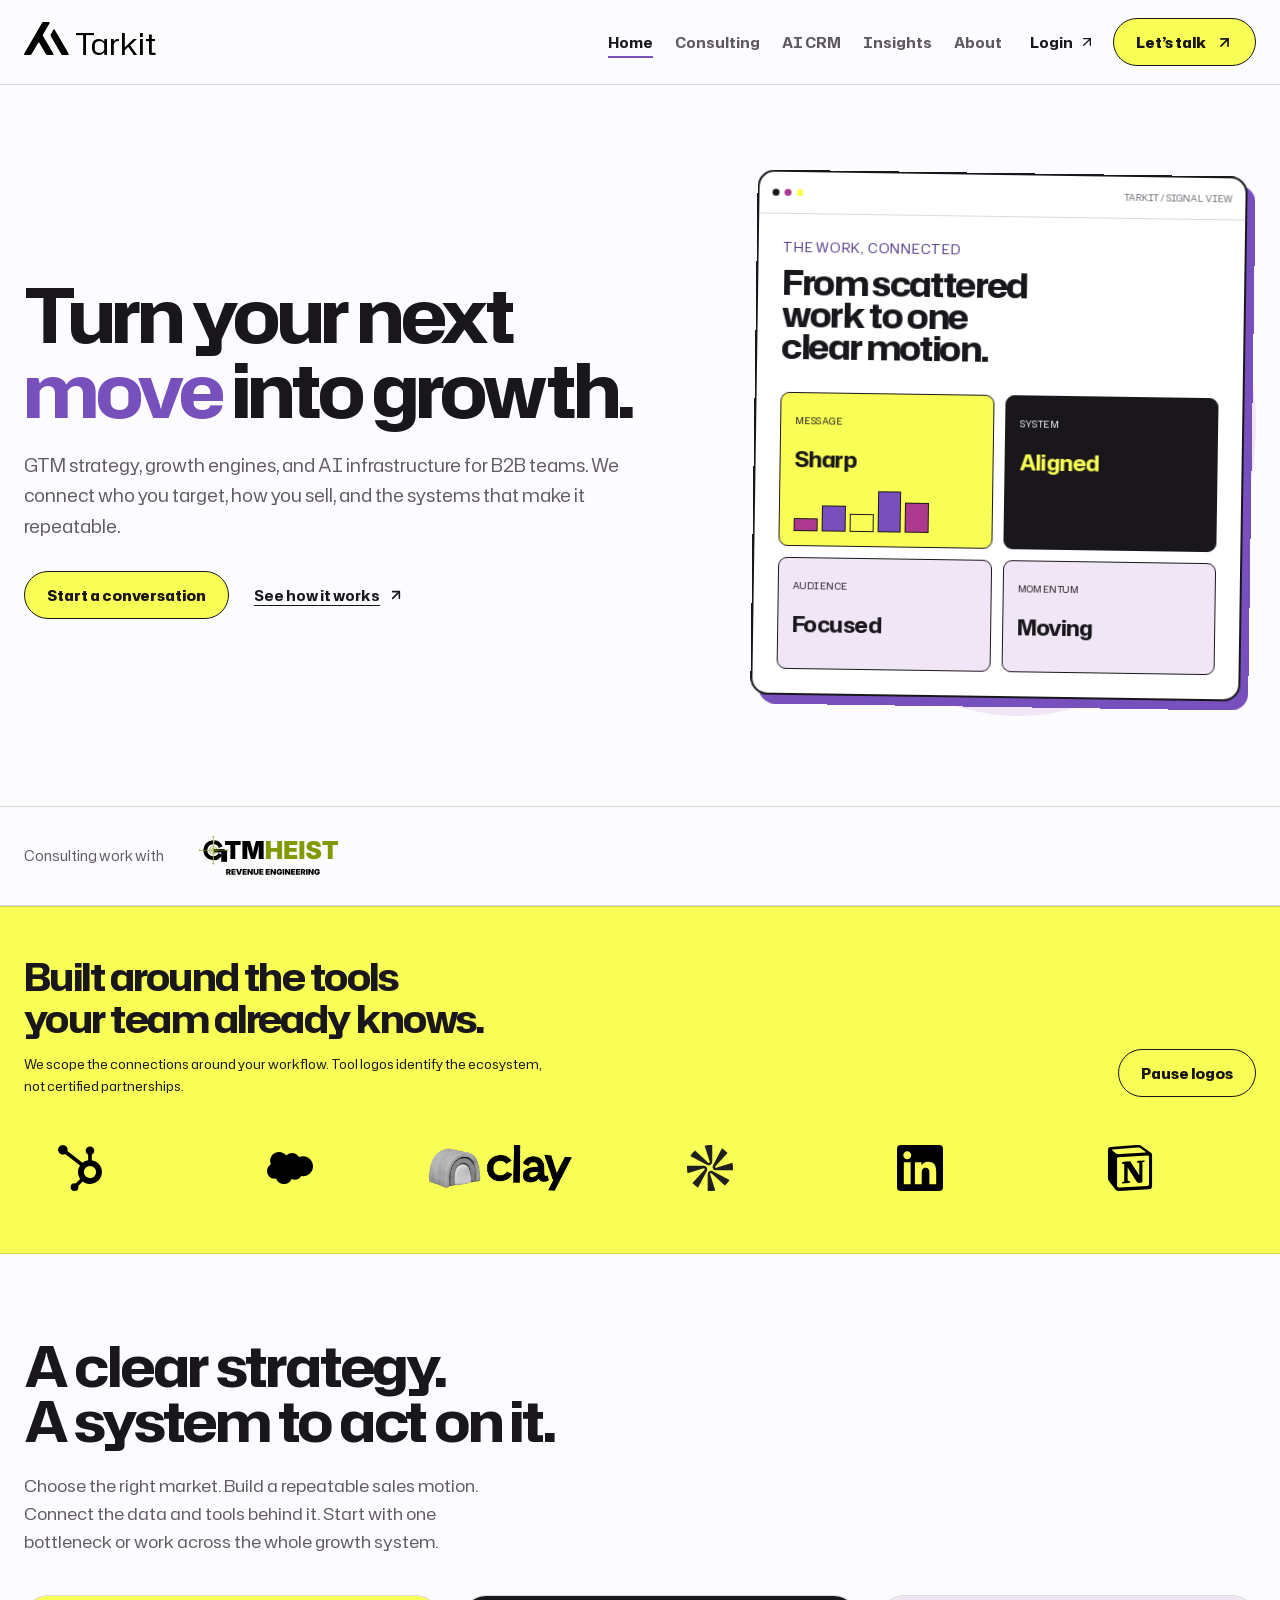
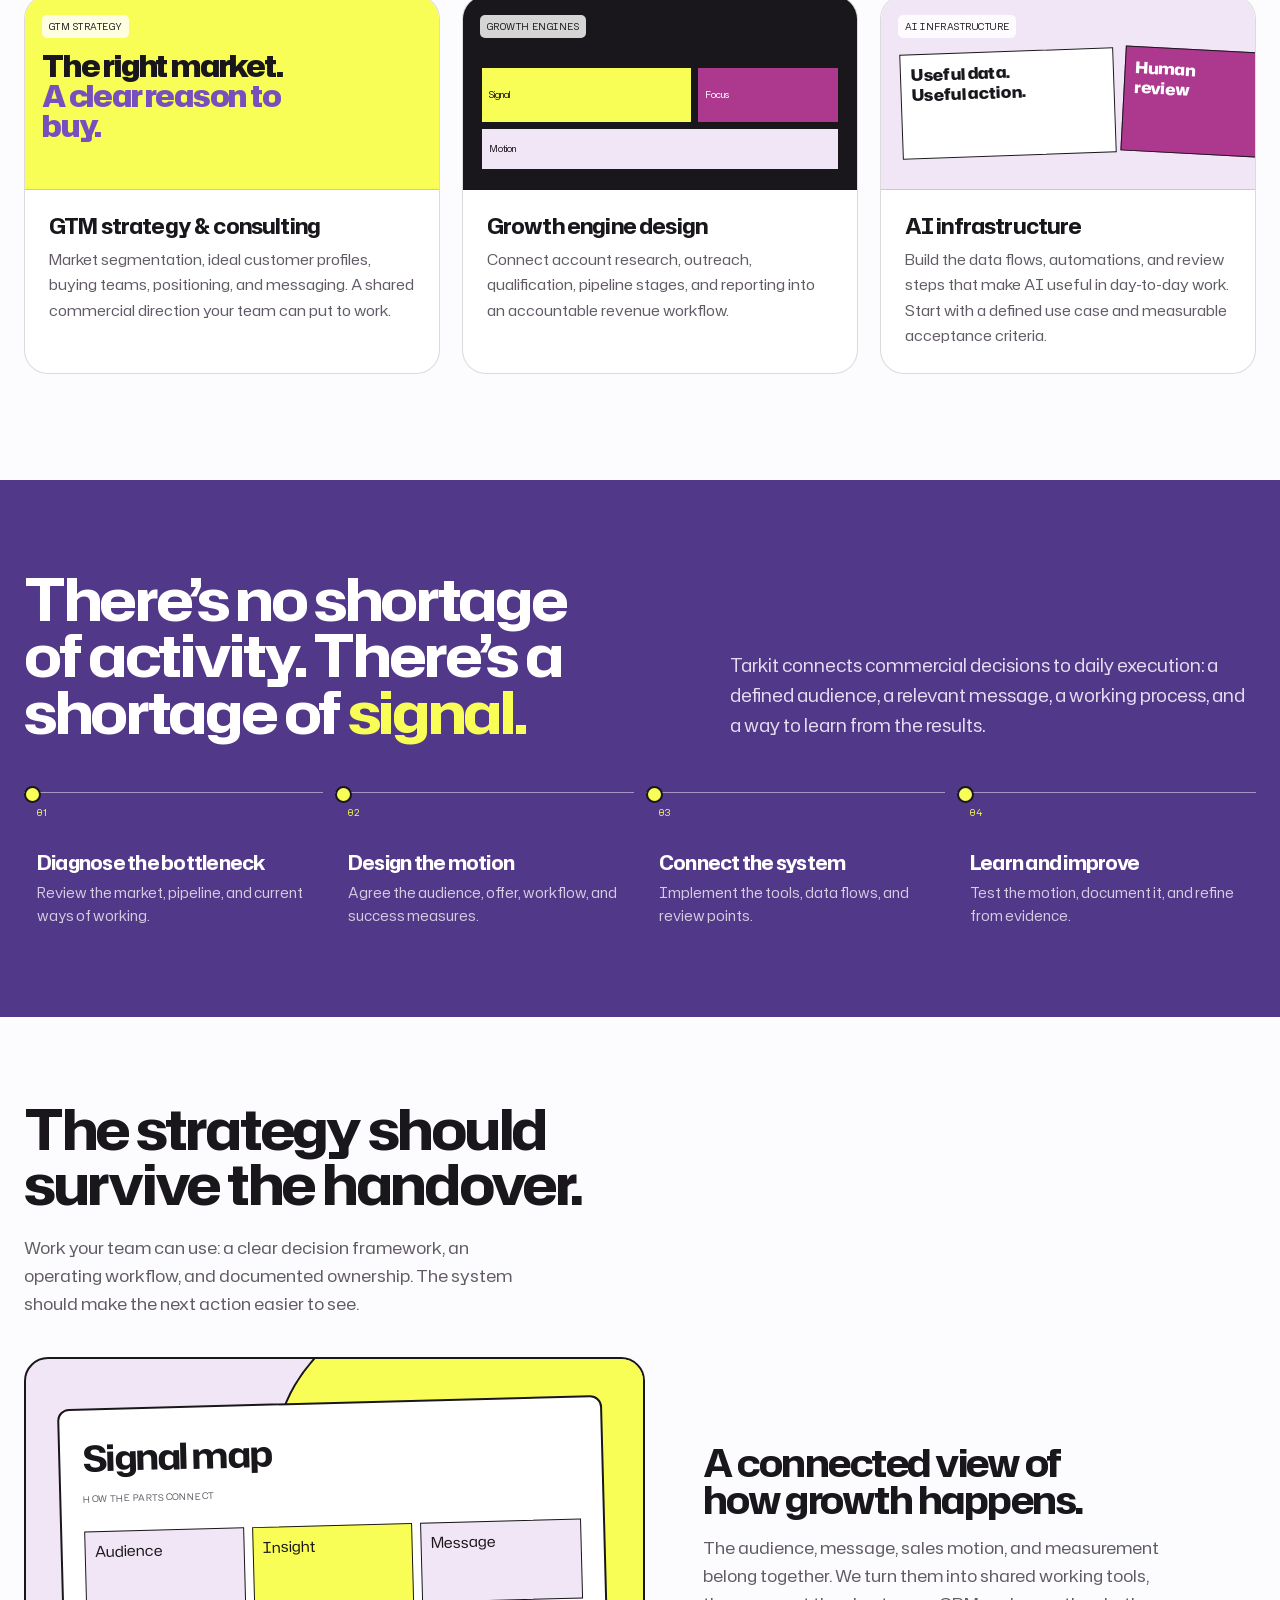
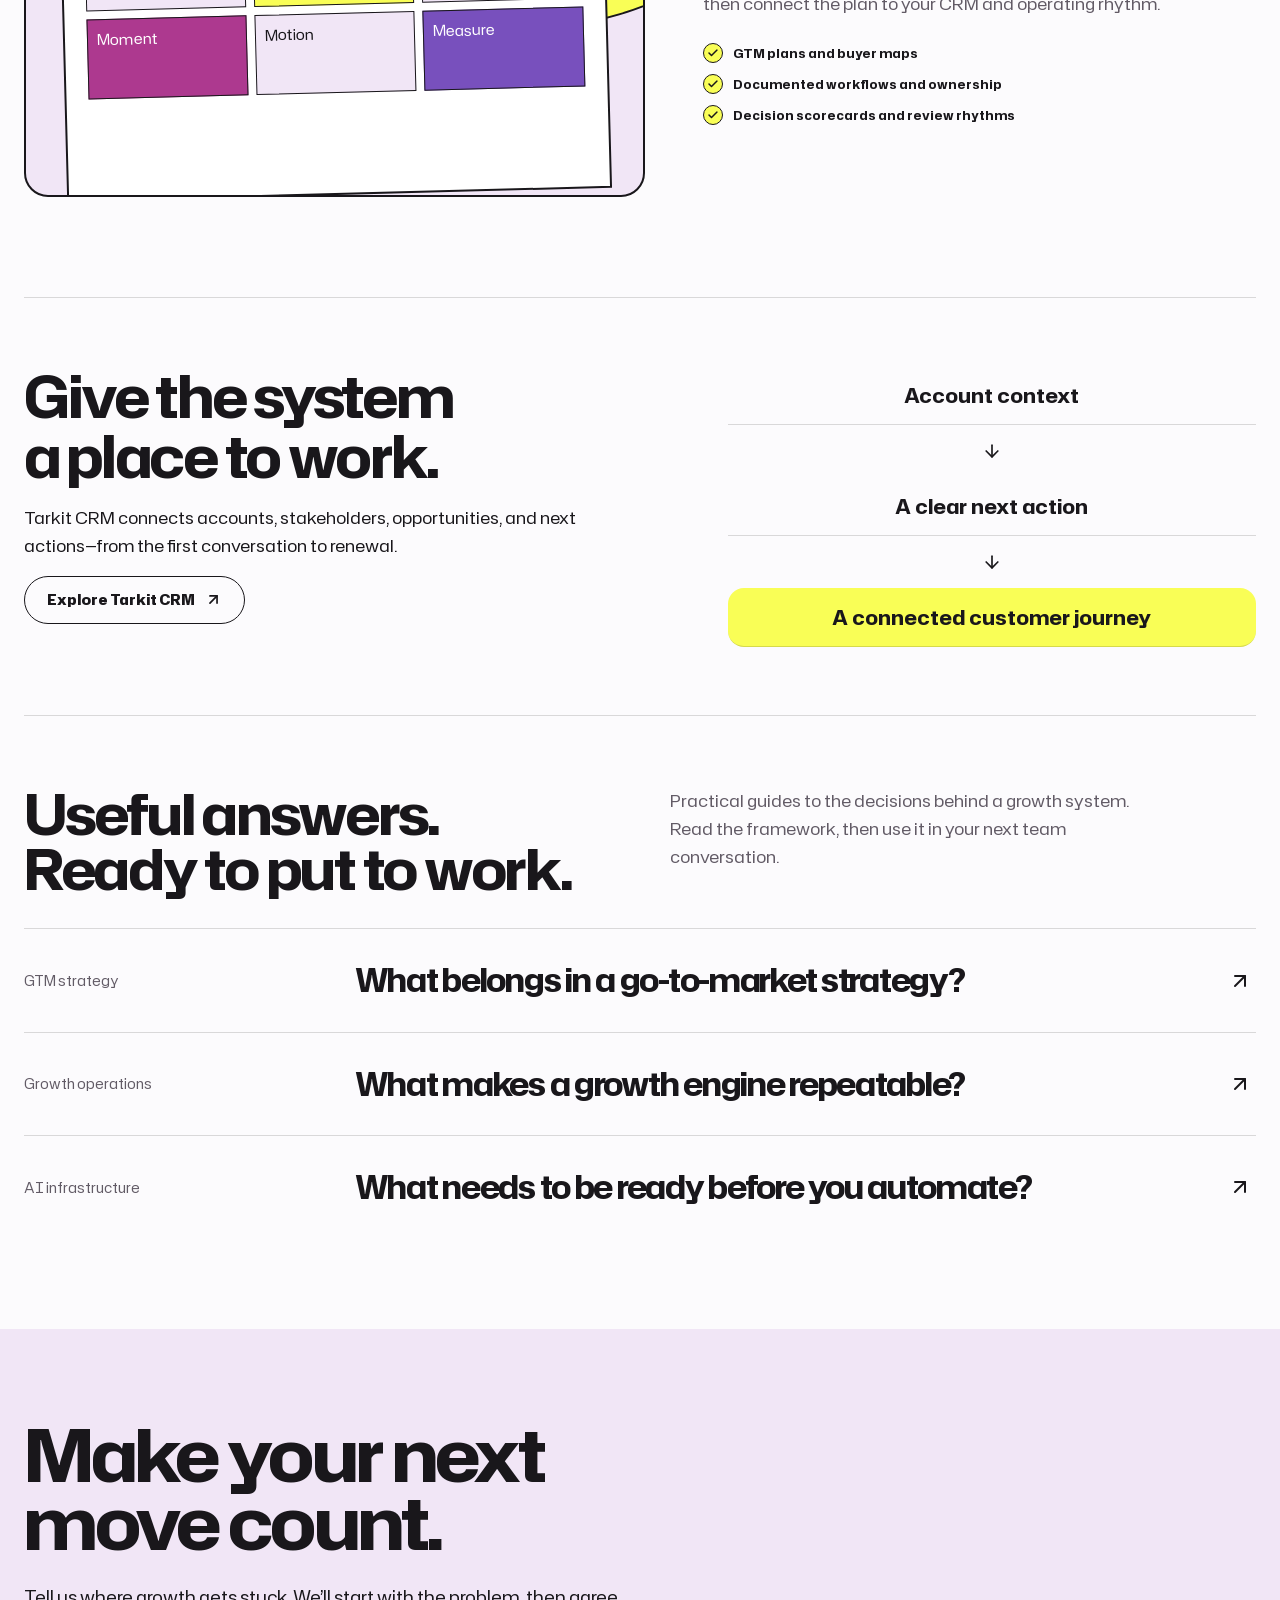
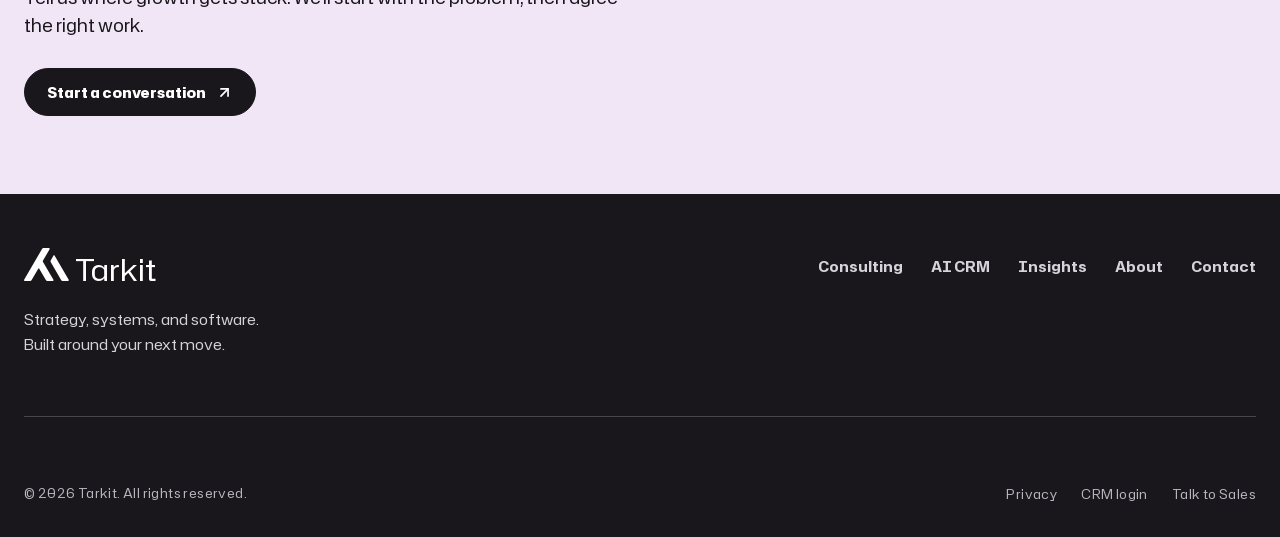
==== index.html @ d668833a "Publish Tarkit V.Final_one company website" ====
<!doctype html><html lang="en"><head><meta charset="utf-8"><meta name="viewport" content="width=device-width, initial-scale=1"><meta http-equiv="Content-Security-Policy" content="default-src 'self'; script-src 'self' 'sha256-bwTvIXKmO9vAJwzJG4ka4sRz8FeEogLwt5gtm4KtsCw='; style-src 'self'; img-src 'self' data:; font-src 'self'; connect-src 'none'; object-src 'none'; base-uri 'none'; form-action 'none'; upgrade-insecure-requests"><meta name="referrer" content="strict-origin-when-cross-origin"><title>Tarkit | GTM Strategy, Growth Engines &amp; AI Infrastructure</title><meta name="description" content="Tarkit helps B2B teams define their go-to-market strategy, build repeatable growth engines, and connect AI infrastructure with practical CRM workflows."><meta name="theme-color" content="#F9FE56"><link rel="canonical" href="https://tarkit.io/"><meta property="og:type" content="website"><meta property="og:site_name" content="Tarkit"><meta property="og:title" content="Tarkit | GTM Strategy, Growth Engines &amp; AI Infrastructure"><meta property="og:description" content="Tarkit helps B2B teams define their go-to-market strategy, build repeatable growth engines, and connect AI infrastructure with practical CRM workflows."><meta property="og:url" content="https://tarkit.io/"><meta property="og:image" content="https://tarkit.io/assets/social-preview.png"><meta property="og:image:width" content="1200"><meta property="og:image:height" content="630"><meta property="og:image:alt" content="Tarkit — Strategy, systems, your next move"><meta name="twitter:card" content="summary_large_image"><link rel="icon" type="image/svg+xml" href="assets/favicon.svg"><link rel="preload" href="assets/HubotSans-Regular.woff2" as="font" type="font/woff2" crossorigin><link rel="stylesheet" href="assets/base.css"><link rel="stylesheet" href="assets/site.css"><script type="application/ld+json">{"@context": "https://schema.org", "@graph": [{"@type": "Organization", "@id": "https://tarkit.io/#organization", "name": "Tarkit", "url": "https://tarkit.io/", "logo": "https://tarkit.io/assets/tarkit-logo.svg", "description": "GTM strategy, growth engine consulting, AI infrastructure, and B2B CRM software."}, {"@type": "WebPage", "@id": "https://tarkit.io/#page", "url": "https://tarkit.io/", "name": "Tarkit | GTM Strategy, Growth Engines & AI Infrastructure", "description": "Tarkit helps B2B teams define their go-to-market strategy, build repeatable growth engines, and connect AI infrastructure with practical CRM workflows.", "isPartOf": {"@id": "https://tarkit.io/#website"}, "publisher": {"@id": "https://tarkit.io/#organization"}}, {"@type": "WebSite", "@id": "https://tarkit.io/#website", "name": "Tarkit", "url": "https://tarkit.io/"}]}</script><script defer src="assets/lucide.min.js"></script><script defer src="assets/site.js"></script></head><body><!-- V.Final_one. Refine the supplied V.01 / V.03 visual system. Preserve the expressive signal-window illustrations, use the supplied logo and Hubot Sans, connect consulting and CRM through shared navigation. The stack logo loop explains tool compatibility and pauses on request. All demonstrations are illustrative. --><a class="skip-link" href="#top">Skip to content</a><header><nav class="nav wrap" aria-label="Main navigation"><a class="brand-logo" href="index.html" aria-label="Tarkit home"><img src="assets/tarkit-logo.svg" width="1200" height="354" alt="Tarkit"></a><div class="nav-right"><div class="navlinks" id="navlinks"><a href="index.html" aria-current="page">Home</a><a href="services.html">Consulting</a><a href="crm.html">AI CRM</a><a href="insights.html">Insights</a><a href="about.html">About</a><a class="mobile-contact" href="contact.html">Talk to Sales</a></div><div class="nav-actions"><a class="login-button" href="login.html">Login <i data-lucide="arrow-up-right" aria-hidden="true"></i></a><a class="button primary nav-cta" href="contact.html">Let’s talk <i data-lucide="arrow-up-right" aria-hidden="true"></i></a><button class="menu" type="button" aria-expanded="false" aria-controls="navlinks" aria-label="Open navigation"><i data-lucide="menu" aria-hidden="true"></i></button></div></div></nav></header><main id="top">
    <section class="hero">
      <div class="wrap hero-grid">
        <div>
          
          <h1>Turn your next<br><em>move</em> into growth.</h1>
          <p class="lede">GTM strategy, growth engines, and AI infrastructure for B2B teams. We connect who you target, how you sell, and the systems that make it repeatable.</p>
          <div class="hero-actions"><a class="button primary" href="contact.html">Start a conversation</a><a class="text-link" href="#approach">See how it works <i data-lucide="arrow-up-right" aria-hidden="true"></i></a></div>
        </div>
        <div class="hero-art" aria-label="A visual snapshot of a Tarkit GTM system">
          <div class="art-blob"></div>
          <div class="signal-window"><div class="window-top"><div class="window-dots"><i></i><i></i><i></i></div><span>TARKIT / SIGNAL VIEW</span></div><div class="signal-body"><div class="signal-label">The work, connected</div><h2>From scattered work to one clear motion.</h2><div class="signal-grid"><div class="signal-card yellow"><small>Message</small><strong>Sharp</strong><div class="pulse"><i></i><i></i><i></i><i></i><i></i></div></div><div class="signal-card dark"><small>System</small><strong>Aligned</strong></div><div class="signal-card"><small>Audience</small><strong>Focused</strong></div><div class="signal-card"><small>Momentum</small><strong>Moving</strong></div></div></div></div>
          <div class="orbit-note"><span>01 / The principle</span>Complex doesn’t have to look complicated.</div>
        </div>
      </div>
    </section>
    
    <section class="trusted"><div class="wrap trusted-inner"><p>Consulting work with</p><a class="trusted-logo" href="https://www.gtmheist.com/" target="_blank" rel="noopener noreferrer"><img src="assets/logos/gtm-heist.svg" width="1748" height="488" alt="GTM Heist"></a></div></section><section class="stack-section" aria-labelledby="stack-title"><div class="wrap stack-head"><div><h2 id="stack-title">Built around the tools<br>your team already knows.</h2><p>We scope the connections around your workflow. Tool logos identify the ecosystem, not certified partnerships.</p></div><button class="button" id="stack-toggle" aria-pressed="false">Pause logos</button></div><div class="stack-window" tabindex="0" aria-label="GTM tools; pauses while focused"><div class="stack-track"><div class="stack-group"><div class="stack-tool"><img src="assets/logos/hubspot.svg" alt="HubSpot" width="120" height="40"></div><div class="stack-tool"><img src="assets/logos/salesforce.svg" alt="Salesforce" width="120" height="40"></div><div class="stack-tool"><img src="assets/logos/clay.png" alt="Clay" width="120" height="40"></div><div class="stack-tool"><img src="assets/logos/apollo.svg" alt="Apollo" width="120" height="40"></div><div class="stack-tool"><img src="assets/logos/linkedin.svg" alt="LinkedIn" width="120" height="40"></div><div class="stack-tool"><img src="assets/logos/notion.svg" alt="Notion" width="120" height="40"></div></div><div class="stack-group" aria-hidden="true"><div class="stack-tool"><img src="assets/logos/hubspot.svg" alt="" width="120" height="40"></div><div class="stack-tool"><img src="assets/logos/salesforce.svg" alt="" width="120" height="40"></div><div class="stack-tool"><img src="assets/logos/clay.png" alt="" width="120" height="40"></div><div class="stack-tool"><img src="assets/logos/apollo.svg" alt="" width="120" height="40"></div><div class="stack-tool"><img src="assets/logos/linkedin.svg" alt="" width="120" height="40"></div><div class="stack-tool"><img src="assets/logos/notion.svg" alt="" width="120" height="40"></div></div></div></div></section>
    <section class="intro wrap" id="approach">
      <div class="section-head"><div><h2>A clear strategy.<br>A system to act on it.</h2><p>Choose the right market. Build a repeatable sales motion. Connect the data and tools behind it. Start with one bottleneck or work across the whole growth system.</p></div></div>
      <div class="system-grid">
        <article class="system-card"><div class="system-art art-message"><small>GTM strategy</small><div class="message-copy">The right market.<br><em>A clear reason to buy.</em></div><i class="art-icon" data-lucide="arrow-up-right" aria-hidden="true"></i></div><div class="system-copy"><h3>GTM strategy &amp; consulting</h3><p>Market segmentation, ideal customer profiles, buying teams, positioning, and messaging. A shared commercial direction your team can put to work.</p></div></article>
        <article class="system-card"><div class="system-art art-architecture"><small>Growth engines</small><div class="blocks"><i>Signal</i><i>Focus</i><i>Motion</i></div></div><div class="system-copy"><h3>Growth engine design</h3><p>Connect account research, outreach, qualification, pipeline stages, and reporting into an accountable revenue workflow.</p></div></article>
        <article class="system-card"><div class="system-art art-content"><small>AI infrastructure</small><div class="carousel"><i class="slide">Useful data.<br>Useful action.</i><i class="slide">Human<br>review</i><i class="slide">Connect<br>the work.</i></div></div><div class="system-copy"><h3>AI infrastructure</h3><p>Build the data flows, automations, and review steps that make AI useful in day-to-day work. Start with a defined use case and measurable acceptance criteria.</p></div></article>
      </div>
    </section>
    <section class="statement"><div class="wrap"><div class="statement-grid"><div><h2>There’s no shortage of activity. There’s a shortage of <b>signal.</b></h2></div><p>Tarkit connects commercial decisions to daily execution: a defined audience, a relevant message, a working process, and a way to learn from the results.</p></div><div class="path"><div class="path-item"><span>01</span><strong>Diagnose the bottleneck</strong><p>Review the market, pipeline, and current ways of working.</p></div><div class="path-item"><span>02</span><strong>Design the motion</strong><p>Agree the audience, offer, workflow, and success measures.</p></div><div class="path-item"><span>03</span><strong>Connect the system</strong><p>Implement the tools, data flows, and review points.</p></div><div class="path-item"><span>04</span><strong>Learn and improve</strong><p>Test the motion, document it, and refine from evidence.</p></div></div></div></section>
    <section class="work wrap" id="work"><div class="section-head"><div><h2>The strategy should<br>survive the handover.</h2><p>Work your team can use: a clear decision framework, an operating workflow, and documented ownership. The system should make the next action easier to see.</p></div></div><div class="feature"><div class="feature-visual"><div class="framework-sheet"><h3>Signal map</h3><span>HOW THE PARTS CONNECT</span><div class="framework-map"><i>Audience</i><i>Insight</i><i>Message</i><i>Moment</i><i>Motion</i><i>Measure</i></div></div></div><div class="feature-copy"><h3>A connected view of<br>how growth happens.</h3><p>The audience, message, sales motion, and measurement belong together. We turn them into shared working tools, then connect the plan to your CRM and operating rhythm.</p><div class="checklist"><div><i data-lucide="check" aria-hidden="true"></i>GTM plans and buyer maps</div><div><i data-lucide="check" aria-hidden="true"></i>Documented workflows and ownership</div><div><i data-lucide="check" aria-hidden="true"></i>Decision scorecards and review rhythms</div></div></div></div></section>
    <section class="product-bridge wrap"><div><h2>Give the system<br>a place to work.</h2><p>Tarkit CRM connects accounts, stakeholders, opportunities, and next actions—from the first conversation to renewal.</p><a class="button" href="crm.html">Explore Tarkit CRM <i data-lucide="arrow-up-right" aria-hidden="true"></i></a></div><div class="bridge-flow"><span>Account context</span><i data-lucide="arrow-down" aria-hidden="true"></i><span>A clear next action</span><i data-lucide="arrow-down" aria-hidden="true"></i><span>A connected customer journey</span></div></section><section class="insights wrap" id="insights"><div class="section-head"><div><h2>Useful answers.<br>Ready to put to work.</h2></div><p>Practical guides to the decisions behind a growth system. Read the framework, then use it in your next team conversation.</p></div><div class="resource-list"><a href="gtm-strategy.html"><span>GTM strategy</span><h3>What belongs in a go-to-market strategy?</h3><i data-lucide="arrow-up-right" aria-hidden="true"></i></a><a href="growth-engine.html"><span>Growth operations</span><h3>What makes a growth engine repeatable?</h3><i data-lucide="arrow-up-right" aria-hidden="true"></i></a><a href="ai-infrastructure.html"><span>AI infrastructure</span><h3>What needs to be ready before you automate?</h3><i data-lucide="arrow-up-right" aria-hidden="true"></i></a></div></section>
    <section class="closing" id="contact"><div class="wrap closing-inner"><h2>Make your next move count.</h2><p>Tell us where growth gets stuck. We’ll start with the problem, then agree the right work.</p><a class="button" href="contact.html">Start a conversation <i data-lucide="arrow-up-right" aria-hidden="true"></i></a></div></section>
  </main><footer class="footer"><div class="wrap"><div class="footer-top"><div><a class="brand-logo" href="index.html" aria-label="Tarkit home"><img src="assets/tarkit-logo.svg" width="1200" height="354" alt="Tarkit"></a><p>Strategy, systems, and software.<br>Built around your next move.</p></div><div class="footer-links"><a href="services.html">Consulting</a><a href="crm.html">AI CRM</a><a href="insights.html">Insights</a><a href="about.html">About</a><a href="contact.html">Contact</a></div></div><div class="footer-bottom"><p>© 2026 Tarkit. All rights reserved.</p><div><a href="privacy.html">Privacy</a><a href="login.html">CRM login</a><a href="contact.html">Talk to Sales</a></div></div></div></footer></body></html>
---- assets/base.css ----
:root { --yellow:#F9FE56; --purple:#8B57F1; --deep:#523888; --pink:#D249D9; --lavender:#F1E6F6; --black:#030303; --white:#fff; --muted:#665f68; --line:rgba(3,3,3,.14); --radius:26px; --ease-out:cubic-bezier(.23,1,.32,1); --ease-in-out:cubic-bezier(.77,0,.175,1); }
    * { box-sizing:border-box; } html { scroll-behavior:smooth; } body { margin:0; overflow-x:hidden; color:var(--black); background:#fcfbfd; font-family:"Hubot Sans",Arial,sans-serif; -webkit-font-smoothing:antialiased; } a { color:inherit; text-decoration:none; } button { color:inherit; font:inherit; }
    ::selection { color:var(--white); background:var(--deep); }
    :focus-visible { outline:3px solid var(--pink); outline-offset:4px; }
    * { scrollbar-width:thin; scrollbar-color:var(--deep) var(--lavender); }
    *::-webkit-scrollbar { width:10px; }
    *::-webkit-scrollbar-track { background:var(--lavender); }
    *::-webkit-scrollbar-thumb { border:2px solid var(--lavender); border-radius:999px; background:var(--deep); }
    .wrap { width:min(1240px,calc(100% - 48px)); margin:auto; }.mono,.eyebrow { font-family:"Hubot Sans",sans-serif; letter-spacing:.06em; text-transform:uppercase; }.eyebrow { font-size:11px; }
    .announce { min-height:39px; display:flex; align-items:center; justify-content:center; gap:12px; padding:8px 20px; background:var(--black); color:var(--white); text-align:center; font-size:11px; font-weight:600; }.announce b { color:var(--yellow); font:10px "Hubot Sans",sans-serif; letter-spacing:.07em; text-transform:uppercase; }.announce span { opacity:.78; }.announce a { border-bottom:1px solid var(--yellow); color:var(--yellow); }
    header { position:sticky; top:0; z-index:20; border-bottom:1px solid var(--line); background:rgba(252,251,253,.91); backdrop-filter:blur(14px); transition:box-shadow 200ms ease, background-color 200ms ease; }.header-scrolled { background:rgba(252,251,253,.97); box-shadow:0 12px 32px rgba(3,3,3,.08); }.nav { min-height:76px; display:flex; align-items:center; justify-content:space-between; gap:22px; }.brand { display:flex; align-items:center; gap:10px; font-size:22px; font-weight:800; letter-spacing:-.04em; }.mark { position:relative; width:22px; height:22px; border:2px solid var(--black); border-radius:50%; background:var(--yellow); box-shadow:5px 5px 0 var(--purple); transition:transform 160ms var(--ease-out),box-shadow 200ms ease; }.mark::after { content:""; position:absolute; right:-5px; top:3px; width:6px; height:6px; border:1.5px solid var(--black); border-radius:50%; background:var(--pink); }.navlinks { display:flex; align-items:center; gap:24px; color:#5e5861; font-size:12px; font-weight:700; }.navlinks a { transition:color 160ms ease; }.nav-actions { display:flex; align-items:center; gap:11px; }.button { display:inline-flex; align-items:center; justify-content:center; min-height:44px; padding:0 15px; border:1.5px solid var(--black); border-radius:999px; background:transparent; cursor:pointer; font-size:12px; font-weight:800; transition:transform 160ms var(--ease-out),box-shadow 200ms ease,background-color 160ms ease,color 160ms ease; }.button:active { transform:scale(.97); }.button.primary { background:var(--yellow); }.menu { display:none; width:44px; height:44px; padding:8px; border:0; background:transparent; cursor:pointer; transition:transform 140ms var(--ease-out); }.menu:active { transform:scale(.97); }.menu i { display:block; width:23px; height:2px; margin:5px; background:var(--black); transition:transform 200ms var(--ease-out),opacity 150ms ease; }.menu[aria-expanded="true"] i:first-of-type { transform:translateY(3.5px) rotate(45deg); }.menu[aria-expanded="true"] i:last-of-type { transform:translateY(-3.5px) rotate(-45deg); }
    .hero { overflow:hidden; padding:clamp(62px,9vw,120px) 0 58px; border-bottom:1px solid var(--line); }.hero-grid { display:grid; grid-template-columns:minmax(0,1fr) minmax(390px,.8fr); gap:55px; align-items:center; }.kicker { display:inline-flex; align-items:center; gap:7px; color:var(--deep); font:11px "Hubot Sans",sans-serif; letter-spacing:.06em; text-transform:uppercase; }.kicker::before { content:""; width:8px; height:8px; border:1px solid var(--black); border-radius:50%; background:var(--yellow); }h1 { max-width:725px; margin:18px 0 22px; font-size:clamp(49px,6vw,83px); line-height:.95; letter-spacing:-.04em; } h1 em { color:var(--purple); font-style:normal; }.lede { max-width:550px; margin:0; color:#58515a; font-size:16px; line-height:1.62; }.hero-actions { display:flex; flex-wrap:wrap; gap:12px; margin-top:31px; }.text-link { display:inline-flex; align-items:center; gap:8px; padding:12px 3px; border-bottom:1px solid var(--black); font-size:12px; font-weight:800; }.text-link::after { content:"↗"; font-size:18px; line-height:12px; }
    .hero-art { position:relative; min-height:490px; }.art-blob { position:absolute; inset:19px 0 0 48px; border-radius:48% 52% 47% 53% / 40% 45% 55% 60%; background:var(--lavender); }.signal-window { position:absolute; top:4px; right:0; width:min(100%,500px); overflow:hidden; border:2px solid var(--black); border-radius:17px; background:var(--white); box-shadow:13px 14px 0 var(--purple); transform:rotate(1.6deg); }.window-top { display:flex; align-items:center; justify-content:space-between; height:42px; padding:0 13px; border-bottom:1px solid var(--line); }.window-dots { display:flex; gap:5px; }.window-dots i { width:7px; height:7px; border-radius:50%; background:var(--black); }.window-dots i:nth-child(2){background:var(--pink)}.window-dots i:nth-child(3){background:var(--yellow)}.window-top span { color:#6b6570; font:9px "Hubot Sans",sans-serif; }.signal-body { padding:24px; }.signal-label { color:var(--deep); font:10px "Hubot Sans",sans-serif; letter-spacing:.06em; text-transform:uppercase; }.signal-body h2 { max-width:330px; margin:11px 0 29px; font-size:36px; line-height:.94; letter-spacing:-.04em; }.signal-grid { display:grid; grid-template-columns:1.35fr 1fr; gap:11px; }.signal-card { min-height:112px; padding:14px; border:1.5px solid var(--black); border-radius:9px; background:var(--lavender); }.signal-card strong { display:block; margin-top:15px; font-size:18px; letter-spacing:-.04em; }.signal-card small { font:9px "Hubot Sans",sans-serif; letter-spacing:.05em; text-transform:uppercase; }.signal-card.yellow { background:var(--yellow); }.signal-card.dark { background:var(--black); color:var(--white); }.signal-card.dark strong { color:var(--yellow); }.pulse { display:flex; align-items:end; gap:4px; height:46px; margin-top:11px; }.pulse i { width:13%; border:1px solid var(--black); background:var(--pink); }.pulse i:nth-child(1){height:28%}.pulse i:nth-child(2){height:57%;background:var(--purple)}.pulse i:nth-child(3){height:39%;background:var(--yellow)}.pulse i:nth-child(4){height:89%;background:var(--purple)}.pulse i:nth-child(5){height:66%;background:var(--pink)}.orbit-note { position:absolute; bottom:1px; left:0; width:174px; padding:15px; border:2px solid var(--black); border-radius:14px; background:var(--yellow); transform:rotate(-5deg); box-shadow:7px 7px 0 var(--black); font-size:12px; font-weight:800; line-height:1.2; }.orbit-note span { display:block; margin-bottom:9px; font:9px "Hubot Sans",sans-serif; letter-spacing:.06em; text-transform:uppercase; }
    .trusted { padding:25px 0 28px; border-bottom:1px solid var(--line); }.trusted-inner { display:grid; grid-template-columns:190px 1fr; align-items:center; gap:30px; }.trusted p { margin:0; color:var(--muted); font-size:11px; line-height:1.5; }.trust-words { display:flex; justify-content:space-between; gap:20px; color:var(--muted); font-size:17px; font-weight:800; letter-spacing:-.04em; }.trust-words span:nth-child(2){color:var(--black)}.trust-words span:nth-child(3){color:var(--deep)}
    section { scroll-margin-top:85px; }.intro { padding:120px 0 70px; }.section-head { display:grid; grid-template-columns:.7fr 1.3fr; gap:38px; }.section-head h2 { max-width:700px; margin:0; font-size:clamp(37px,4.6vw,62px); line-height:.98; letter-spacing:-.04em; }.section-head p { max-width:490px; margin:22px 0 0; color:var(--muted); font-size:15px; line-height:1.65; }.system-grid { display:grid; grid-template-columns:repeat(3,1fr); gap:16px; margin-top:55px; }.system-card { min-height:330px; overflow:hidden; border:1px solid var(--line); border-radius:var(--radius); background:var(--white); }.system-art { position:relative; height:194px; padding:17px; border-bottom:1px solid var(--line); }.system-copy { padding:19px; }.system-copy h3 { margin:0; font-size:18px; letter-spacing:-.04em; }.system-copy p { margin:9px 0 0; color:var(--muted); font-size:12px; line-height:1.55; }.system-art small { position:relative; z-index:2; display:inline-block; padding:5px 7px; border-radius:5px; background:rgba(255,255,255,.82); font:9px "Hubot Sans",sans-serif; letter-spacing:.05em; text-transform:uppercase; }.art-message { background:var(--yellow); }.message-copy { position:absolute; top:55px; left:17px; max-width:75%; font-size:31px; line-height:.88; font-weight:800; letter-spacing:-.04em; }.message-copy em{color:var(--purple);font-style:normal}.art-message::after { content:"↗"; position:absolute; right:17px; bottom:8px; color:var(--pink); font-size:80px; line-height:1; }.art-architecture { background:var(--black); }.blocks { position:absolute; right:19px; bottom:20px; left:19px; display:grid; grid-template-columns:1.5fr 1fr; gap:7px; }.blocks i { display:flex; align-items:end; height:54px; padding:7px; background:var(--yellow); color:var(--black); font:9px "Hubot Sans",sans-serif; font-style:normal; }.blocks i:nth-child(2){background:var(--pink)}.blocks i:nth-child(3){grid-column:span 2;height:40px;background:var(--purple);color:#fff}.art-content { background:var(--lavender); }.carousel { position:absolute; left:20px; right:20px; top:55px; display:flex; gap:8px; }.slide { flex:0 0 64%; height:105px; padding:10px; border:1.5px solid var(--black); background:#fff; transform:rotate(-2deg); font-size:16px; font-weight:800; line-height:.88; letter-spacing:-.04em; }.slide:nth-child(2){background:var(--pink);transform:rotate(3deg)}.slide:nth-child(3){background:var(--yellow);transform:rotate(-1deg)}
    .statement { margin-top:50px; padding:84px 0; background:var(--deep); color:var(--white); }.statement-grid { display:grid; grid-template-columns:1fr .8fr; gap:60px; align-items:end; }.statement h2 { margin:15px 0 0; font-size:clamp(38px,4.6vw,63px); line-height:.96; letter-spacing:-.04em; }.statement h2 b { color:var(--yellow); }.statement p { margin:0; color:#e5dcef; font-size:15px; line-height:1.65; }.path { display:grid; grid-template-columns:repeat(4,1fr); gap:12px; margin-top:67px; }.path-item { position:relative; min-height:120px; padding:13px; border-top:1px solid rgba(255,255,255,.48); }.path-item::before { content:""; position:absolute; top:-7px; left:0; width:13px; height:13px; border:2px solid var(--black); border-radius:50%; background:var(--yellow); }.path-item span { display:block; color:var(--yellow); font:9px "Hubot Sans",sans-serif; letter-spacing:.06em; }.path-item strong { display:block; margin-top:30px; font-size:17px; letter-spacing:-.04em; }.path-item p { margin-top:5px; font-size:11px; color:#d5cce0; }
    .work { padding:120px 0; }.feature { display:grid; grid-template-columns:1.05fr .95fr; gap:35px; align-items:stretch; margin-top:51px; }.feature-visual { position:relative; min-height:440px; overflow:hidden; border:2px solid var(--black); border-radius:var(--radius); background:var(--lavender); }.feature-visual::before { content:""; position:absolute; width:80%; height:80%; right:-21%; top:-19%; border:2px solid var(--black); border-radius:50%; background:var(--yellow); }.framework-sheet { position:absolute; inset:43px 36px 0; padding:22px; border:2px solid var(--black); border-radius:12px 12px 0 0; background:var(--white); transform:rotate(-1.5deg); }.framework-sheet h3 { margin:0; font-size:30px; letter-spacing:-.04em; }.framework-sheet > span { display:block; margin:9px 0 26px; color:var(--muted); font:9px "Hubot Sans",sans-serif; letter-spacing:.05em; }.framework-map { display:grid; grid-template-columns:repeat(3,1fr); gap:8px; }.framework-map i { display:block; min-height:80px; padding:9px; border:1.5px solid var(--black); background:var(--lavender); color:var(--black); font:9px "Hubot Sans",sans-serif; font-style:normal; }.framework-map i:nth-child(2){background:var(--yellow)}.framework-map i:nth-child(4){background:var(--pink)}.framework-map i:nth-child(6){background:var(--purple);color:#fff}.feature-copy { display:flex; flex-direction:column; justify-content:center; padding:25px 8px; }.feature-copy h3 { max-width:440px; margin:15px 0; font-size:clamp(32px,3.6vw,48px); line-height:.98; letter-spacing:-.04em; }.feature-copy p { max-width:460px; margin:0; color:var(--muted); font-size:15px; line-height:1.65; }.checklist { display:grid; gap:11px; margin-top:26px; }.checklist div { display:flex; align-items:center; gap:10px; font-size:12px; font-weight:700; }.checklist i { display:grid; place-items:center; width:19px; height:19px; border:1.5px solid var(--black); border-radius:50%; background:var(--yellow); font-style:normal; font-size:12px; }
    .insights { padding:0 0 104px; }.insight-grid { display:grid; grid-template-columns:repeat(3,1fr); gap:16px; margin-top:47px; }.insight { display:flex; flex-direction:column; min-height:270px; padding:22px; border:1px solid var(--line); border-radius:20px; background:var(--white); transition:transform .18s,box-shadow .18s; }.insight:hover { transform:translateY(-4px); box-shadow:0 12px 27px rgba(82,56,136,.13); }.insight .number { color:var(--purple); font:10px "Hubot Sans",sans-serif; letter-spacing:.06em; }.insight h3 { margin:52px 0 8px; font-size:25px; line-height:.96; letter-spacing:-.04em; }.insight p { margin:0; color:var(--muted); font-size:12px; line-height:1.55; }.insight a { margin-top:auto; padding-top:18px; color:var(--deep); font-size:11px; font-weight:800; }.insight a::after { content:"  ↗"; }
    .closing { overflow:hidden; padding:86px 0; background:var(--pink); }.closing-inner { position:relative; }.closing-inner::after { content:""; position:absolute; top:-90px; right:5%; width:270px; height:270px; border:2px solid var(--black); border-radius:50%; background:var(--yellow); box-shadow:23px 21px 0 var(--purple); }.closing h2 { position:relative; z-index:1; max-width:730px; margin:13px 0 26px; font-size:clamp(47px,6vw,78px); line-height:.94; letter-spacing:-.04em; }.closing p { position:relative; z-index:1; max-width:460px; font-size:15px; line-height:1.6; }.closing .button { position:relative; z-index:1; margin-top:10px; background:var(--black); color:var(--white); border-color:var(--black); }.closing .button:hover { box-shadow:4px 4px 0 var(--yellow); }.footer { padding:42px 0 30px; background:var(--black); color:var(--white); }.footer-top { display:flex; justify-content:space-between; gap:30px; padding-bottom:43px; border-bottom:1px solid rgba(255,255,255,.2); }.footer .brand { color:#fff; }.footer .mark { box-shadow:5px 5px 0 var(--pink); }.footer-links { display:flex; flex-wrap:wrap; gap:12px 23px; max-width:500px; align-content:flex-start; color:#d7d3da; font-size:11px; font-weight:700; }.footer-bottom { display:flex; justify-content:space-between; gap:20px; padding-top:21px; color:#8d8791; font:10px "Hubot Sans",sans-serif; letter-spacing:.04em; }
    @media (max-width:900px) { .navlinks { display:none; }.hero-grid,.statement-grid,.feature { grid-template-columns:1fr; }.hero-art { max-width:560px; width:92%; min-height:420px; margin:auto; }.trusted-inner { grid-template-columns:1fr; gap:14px; }.trust-words { justify-content:flex-start; flex-wrap:wrap; }.section-head { grid-template-columns:1fr; }.system-grid,.insight-grid { grid-template-columns:1fr 1fr; }.path { grid-template-columns:1fr 1fr; }.closing-inner::after { opacity:.65; right:-100px; }.feature-visual { min-height:390px; } }
    @media (max-width:620px) { .wrap { width:min(100% - 36px,1240px); }.announce { justify-content:flex-start; text-align:left; gap:8px; }.announce span { display:none; }.nav { min-height:65px; }.nav-actions .button { display:none; }.menu { display:block; }.navlinks.open { position:absolute; top:65px; left:0; right:0; display:flex; flex-direction:column; align-items:stretch; gap:0; padding:8px 18px 17px; border-bottom:1px solid var(--line); background:var(--white); }.navlinks.open a { padding:11px 0; }.hero { padding-top:57px; }.hero-art { width:100%; min-height:355px; }.art-blob { inset:20px 0 0 18px; }.signal-window { width:94%; }.signal-body { padding:19px; }.signal-body h2 { font-size:29px; }.signal-card { min-height:95px; }.orbit-note { bottom:-5px; left:2px; transform:rotate(-3deg) scale(.82); transform-origin:left bottom; }.trusted { padding:22px 0; }.trust-words { gap:14px; font-size:15px; }.intro,.work { padding:78px 0 54px; }.system-grid,.insight-grid { grid-template-columns:1fr; }.system-card { min-height:0; }.statement { padding:65px 0; }.path { grid-template-columns:1fr; margin-top:45px; }.path-item { min-height:92px; }.feature { margin-top:34px; }.feature-visual { min-height:320px; }.framework-sheet { inset:30px 19px 0; padding:16px; }.framework-sheet h3 { font-size:24px; }.framework-map i { min-height:62px; }.closing { padding:66px 0; }.closing-inner::after { width:180px; height:180px; top:-70px; }.footer-top,.footer-bottom { display:block; }.footer-links { margin-top:26px; }.footer-bottom p:last-child { margin-top:8px; } }
  

    /* Motion layer: preserves the original visual system and only adds behavior. */
    .signal-window { transition:transform 240ms var(--ease-out),box-shadow 240ms ease; transform-style:preserve-3d; }
    .art-blob { transition:transform 500ms var(--ease-out); }
    .signal-card { transition:transform 180ms var(--ease-out),box-shadow 200ms ease; }
    .pulse i { transform-origin:bottom; animation:signalPulse 2.4s var(--ease-in-out) infinite alternate; }
    .pulse i:nth-child(1) { animation-delay:-.8s; }
    .pulse i:nth-child(2) { animation-delay:-1.7s; }
    .pulse i:nth-child(3) { animation-delay:-.3s; }
    .pulse i:nth-child(4) { animation-delay:-1.2s; }
    .pulse i:nth-child(5) { animation-delay:-2s; }
    .orbit-note { animation:noteFloat 5s var(--ease-in-out) infinite alternate; }
    .system-card { transition:transform 220ms var(--ease-out),box-shadow 240ms ease,border-color 180ms ease; }
    .system-art { transition:transform 240ms var(--ease-out); }
    .carousel { transition:transform 240ms var(--ease-out); }
    .blocks i:nth-child(3),.framework-map i:nth-child(6) { color:var(--black); }
    .insight { transition:transform 220ms var(--ease-out),box-shadow 240ms ease,border-color 180ms ease; }
    .insight:hover,.closing .button:hover { transform:none; box-shadow:none; }
    .hero-grid > div:first-child { animation:heroEnter 720ms var(--ease-out) both; }
    .hero-art { animation:heroArtEnter 820ms var(--ease-out) 90ms both; }
    .trusted-inner { animation:heroEnter 620ms var(--ease-out) 240ms both; }

    .reveal { opacity:1; transform:none; transition:opacity 600ms var(--ease-out),transform 600ms var(--ease-out); transition-delay:var(--reveal-delay,0ms); }
    .reveal[data-prep="true"] { opacity:0; transform:translateY(24px); }
    .reveal[data-visible="true"] { opacity:1; transform:translateY(0); }
    .clip-reveal { clip-path:inset(0 0 0 0); transition:clip-path 700ms var(--ease-in-out); }
    .clip-reveal[data-prep="true"] { clip-path:inset(0 0 12% 0); }
    .clip-reveal[data-visible="true"] { clip-path:inset(0 0 0 0); }
    .path-item.reveal[data-visible="true"]::before { animation:nodeLand 360ms var(--ease-out) both; animation-delay:var(--reveal-delay,0ms); }
    .framework-map i { transition:transform 420ms var(--ease-out),opacity 420ms ease; }
    .feature-visual[data-prep="true"] .framework-map i { opacity:0; transform:translateY(12px); }
    .feature-visual[data-visible="true"] .framework-map i { opacity:1; transform:translateY(0); }
    .feature-visual[data-visible="true"] .framework-map i:nth-child(2) { transition-delay:60ms; }
    .feature-visual[data-visible="true"] .framework-map i:nth-child(3) { transition-delay:120ms; }
    .feature-visual[data-visible="true"] .framework-map i:nth-child(4) { transition-delay:180ms; }
    .feature-visual[data-visible="true"] .framework-map i:nth-child(5) { transition-delay:240ms; }
    .feature-visual[data-visible="true"] .framework-map i:nth-child(6) { transition-delay:300ms; }

    @keyframes heroEnter { from { opacity:0; transform:translateY(18px); } to { opacity:1; transform:translateY(0); } }
    @keyframes heroArtEnter { from { opacity:0; transform:translateY(24px) scale(.96); } to { opacity:1; transform:translateY(0) scale(1); } }
    @keyframes signalPulse { from { transform:scaleY(.58); } to { transform:scaleY(1); } }
    @keyframes noteFloat { from { transform:translateY(0) rotate(-5deg); } to { transform:translateY(-8px) rotate(-3.5deg); } }
    @keyframes nodeLand { from { opacity:0; transform:scale(.9); } to { opacity:1; transform:scale(1); } }

    @media (hover:hover) and (pointer:fine) {
      .navlinks a:hover { color:var(--purple); }
      .brand:hover .mark { transform:rotate(-8deg) scale(1.04); box-shadow:7px 7px 0 var(--pink); }
      .button:hover { transform:translateY(-2px); box-shadow:0 10px 24px rgba(3,3,3,.14); }
      .system-card:hover { transform:translateY(-6px); border-color:rgba(3,3,3,.34); box-shadow:0 22px 46px rgba(82,56,136,.14); }
      .system-card:hover .system-art { transform:scale(1.035); }
      .system-card:hover .carousel { transform:translateX(-6%); }
      .signal-card:hover { transform:translateY(-3px); box-shadow:0 10px 20px rgba(3,3,3,.12); }
      .insight:hover { transform:translateY(-5px); border-color:rgba(82,56,136,.36); box-shadow:0 16px 32px rgba(82,56,136,.14); }
      .closing .button:hover { transform:translateY(-2px); box-shadow:0 10px 0 rgba(249,254,86,.72); }
    }

    @media (max-width:900px) {
      .system-card:first-child,.insight:first-child { grid-column:1 / -1; }
      .menu { display:block; }
      .nav-actions .button:first-child { display:none; }
      .navlinks { position:absolute; top:76px; right:24px; left:24px; display:flex; flex-direction:column; align-items:stretch; gap:0; padding:10px 18px; border:1px solid var(--line); border-radius:16px; background:var(--white); box-shadow:0 20px 44px rgba(3,3,3,.14); visibility:hidden; opacity:0; transform:translateY(-8px) scale(.98); transform-origin:top right; pointer-events:none; transition:opacity 180ms var(--ease-out),transform 200ms var(--ease-out),visibility 0s linear 200ms; }
      .navlinks.open { visibility:visible; opacity:1; transform:translateY(0) scale(1); pointer-events:auto; transition-delay:0s; }
      .navlinks a { padding:12px 0; }
    }

    @media (max-width:620px) {
      h1 { font-size:clamp(2.65rem,13vw,3.7rem); letter-spacing:-.04em; }
      .hero-grid { gap:34px; }
      .navlinks,.navlinks.open { top:65px; right:12px; left:12px; }
      .system-card:first-child,.insight:first-child { grid-column:auto; }
      .orbit-note { animation-name:noteFloatMobile; }
      .hero-art { animation-duration:700ms; }
    }

    @keyframes noteFloatMobile { from { transform:translateY(0) rotate(-3deg) scale(.82); } to { transform:translateY(-5px) rotate(-2deg) scale(.82); } }

    @media (prefers-reduced-motion:reduce) {
      html { scroll-behavior:auto; }
      .hero-grid > div:first-child,.hero-art,.trusted-inner { animation:fadeOnly 200ms ease both; }
      .pulse i,.orbit-note,.path-item.reveal[data-visible="true"]::before { animation:none; }
      .reveal,.clip-reveal,.framework-map i { transition:opacity 200ms ease; transform:none !important; clip-path:none !important; }
      .reveal[data-prep="true"],.clip-reveal[data-prep="true"] { opacity:0; }
      .reveal[data-visible="true"],.clip-reveal[data-visible="true"] { opacity:1; }
      .signal-window,.art-blob { transform:none !important; transition:none; }
    }
    @keyframes fadeOnly { from { opacity:0; } to { opacity:1; } }
    .button svg,.text-link svg { width:16px; height:16px; stroke-width:2.4; }
    .menu svg { width:22px; height:22px; stroke-width:2.3; }
    .menu i { display:none; }
    .art-icon { position:absolute; right:18px; bottom:16px; width:56px; height:56px; color:var(--pink); stroke-width:1.7; }
    .checklist svg { flex:0 0 auto; width:20px; height:20px; padding:3px; border:1.5px solid var(--black); border-radius:50%; background:var(--yellow); stroke-width:3; }
    .text-link::after,.insight a::after,.art-message::after { content:none; }

    /* Tighter page rhythm: related blocks remain grouped while sections no longer feel disconnected. */
    .intro { padding:88px 0 56px; }
    .system-grid { margin-top:42px; }
    .statement { margin-top:38px; padding:68px 0; }
    .statement-grid { gap:48px; }
    .path { margin-top:52px; }
    .work { padding:88px 0; }
    .feature { gap:30px; margin-top:40px; }
    .insights { padding-bottom:76px; }
    .closing { padding:68px 0; }

    @media (max-width:620px) {
      .announce { display:none; }
      header { display:block; position:fixed; top:0; right:0; left:0; border-bottom:0; background:rgba(252,251,253,.84); }
      .nav { min-height:64px; }
      .hero { display:flex; align-items:center; min-height:100svh; padding:0 0 100px; }
      .hero-grid { width:100%; gap:30px; }
      .hero-art { min-height:350px; }
      .intro,.work { padding:62px 0 46px; }
      .statement { margin-top:28px; padding:56px 0; }
      .path { margin-top:38px; }
      .insights { padding-bottom:58px; }
      .closing { padding:58px 0; }
    }

    /* Brand mark, company name, and navigation have independent positions. */
    .nav { position:relative; }
    .brand-logo { display:inline-flex; align-items:center; justify-content:flex-start; width:44px; height:44px; }
    .nav .brand-logo { width:auto; gap:14px; flex-shrink:0; }
    .company-name { position:static; color:var(--black); font-size:22px; font-weight:800; letter-spacing:-.04em; }
    .nav-right { display:flex; align-items:center; justify-content:flex-end; gap:22px; margin-left:auto; }
    .menu-fallback { display:none; width:22px; height:14px; border-top:2px solid currentColor; border-bottom:2px solid currentColor; }
    .navlinks { z-index:30; }
    .navlinks.open { z-index:30; }
    .insight a { display:inline-flex; align-items:center; gap:6px; }
    .insight a svg { width:14px; height:14px; stroke-width:2.5; }
    .trusted-partner { color:var(--black) !important; text-decoration:underline; text-decoration-color:var(--yellow); text-decoration-thickness:3px; text-underline-offset:5px; }
    .footer-top { position:relative; display:grid; grid-template-columns:1fr auto 1fr; align-items:start; }
    .footer-company { margin:4px 0 0; font-size:18px; font-weight:800; letter-spacing:-.04em; }
    .footer-links { justify-self:end; }

    @media (max-width:900px) {
      .nav { display:flex; }
      .navlinks { top:64px; }
    }
    @media (max-width:620px) {
      .nav-right { gap:0; }
      .nav-actions .button { display:none; }
      .menu-fallback { display:block; }
      .lucide-ready .menu-fallback { display:none; }
      .navlinks,.navlinks.open { top:64px; right:0; left:0; border-radius:0 0 16px 16px; }
      .footer-top { display:grid; grid-template-columns:1fr auto 1fr; }
      .footer-links { display:none; }
    }
    /* CRM edition: product hierarchy, annual pricing, and compact-screen fit. */
    .button { gap:8px; }
    .hero { padding-top:76px; }
    .hero-art { min-height:510px; }
    .signal-grid { grid-template-columns:1fr 1fr; }
    .signal-label { display:flex; align-items:center; gap:6px; }
    .signal-label svg { width:15px; height:15px; }
    .signal-card strong { font-size:21px; }
    .signal-card p { margin:8px 0 0; font-size:11px; line-height:1.45; }
    .sample-caption { margin:18px 0 0; color:var(--muted); font:10px "Hubot Sans",sans-serif; }
    .art-message .message-copy { font-size:29px; max-width:72%; }
    .art-icon { color:var(--deep); }
    .system-art .slide { font-style:normal; line-height:1.25; }
    .pricing { padding:84px 0 96px; border-top:1px solid var(--line); background:var(--lavender); }
    .pricing-heading { max-width:730px; }
    .pricing-heading h2 { margin:0 0 20px; font-size:clamp(37px,4.6vw,62px); line-height:1; letter-spacing:-.04em; }
    .pricing-heading p { color:#514959; line-height:1.6; }
    .billing-badge { display:inline-flex; gap:8px; align-items:center; margin:6px 0 32px; padding:10px 14px; background:#fff; border:1px solid var(--line); border-radius:999px; font-size:12px; font-weight:700; }
    .billing-badge svg { width:16px; height:16px; }
    .pricing-grid { display:grid; grid-template-columns:repeat(3,minmax(0,1fr)); gap:18px; }
    .price-card { display:flex; flex-direction:column; min-width:0; padding:30px; border:1.5px solid var(--black); border-radius:var(--radius); background:var(--white); }
    .price-card.featured { background:var(--yellow); box-shadow:7px 7px 0 var(--deep); }
    .plan-title { display:flex; justify-content:space-between; align-items:center; gap:10px; }
    .plan-title h3 { margin:0; font-size:25px; letter-spacing:-.04em; }
    .plan-title svg { width:24px; height:24px; color:var(--deep); }
    .plan-description { min-height:72px; margin:18px 0 24px; font-size:14px; line-height:1.6; color:#514959; }
    .price { display:flex; align-items:baseline; flex-wrap:wrap; gap:8px; }
    .price strong { font-size:58px; line-height:1.1; letter-spacing:-.04em; }
    .price span { color:#514959; font-size:13px; }
    .annual-total { min-height:44px; margin:10px 0 26px; color:#514959; font-size:12px; line-height:1.5; }
    .price-card .button { width:100%; margin-top:auto; min-height:48px; }
    .price-card.featured .button { background:var(--black); color:var(--white); }
    .plan-note { margin:20px 0 0; padding-top:18px; border-top:1px solid var(--line); font-size:12px; line-height:1.6; color:#514959; }
    .faq { padding:78px 0; }
    .faq h2 { margin:0 0 32px; font-size:clamp(32px,4vw,48px); letter-spacing:-.04em; }
    .faq details { padding:21px 0; border-bottom:1px solid var(--line); }
    .faq summary { cursor:pointer; font-size:16px; font-weight:700; }
    .faq details p { max-width:750px; margin:15px 0 0; color:var(--muted); font-size:14px; line-height:1.7; }
    .sales-options { display:flex; flex-wrap:wrap; gap:10px; }
    .contact-feedback { border-left:3px solid var(--black); padding-left:14px; }
    .footer-links { max-width:none; }
    .menu-fallback { display:block; }
    .lucide-ready .menu-fallback { display:none; }
    @media (max-width:1050px) and (min-width:901px) { .navlinks { gap:14px; }.nav-right { gap:16px; }.nav-actions .button:first-child { display:none; } }
    @media (max-width:900px) { .hero-art { min-height:510px; }.pricing-grid { grid-template-columns:1fr; }.plan-description,.annual-total { min-height:0; }.price-card { padding:28px; }.price-card .button { margin-top:0; }.navlinks { top:76px; } }
    @media (max-width:620px) {
      .hero { min-height:auto; padding:112px 0 62px; display:block; }
      .hero-grid { width:min(100% - 36px,1240px); }
      .hero-art { min-height:480px; }
      .signal-window { transform:none; right:8px; box-shadow:8px 9px 0 var(--purple); }
      .signal-body { padding:16px; }.signal-body h2 { margin-bottom:22px; }
      .signal-card { padding:11px; }.signal-card strong { font-size:19px; }
      .orbit-note { bottom:0; }
      .pricing { padding:62px 0; }.price-card { padding:24px; }
      .price strong { font-size:52px; }.faq { padding:58px 0; }
      .navlinks,.navlinks.open { top:64px; }
      .footer-top { grid-template-columns:auto 1fr; gap:16px; }
      .footer-links { display:flex; grid-column:1 / -1; justify-self:start; margin-top:0; }
    }
    @media (prefers-reduced-motion:reduce) { *,*::before,*::after { animation:none !important; transition:none !important; scroll-behavior:auto !important; } }
    /* Let the product preview determine its height so its content never clips. */
    .hero-art { min-height:0; padding:12px 16px 20px 10px; }
    .signal-window { position:relative; top:auto; right:auto; margin-left:auto; }

    /* V.03: B2B product value, role perspectives, and one Enterprise offer. */
    .nav-actions .button.login-button { display:inline-flex; }
    .system-copy { padding:24px; }
    .system-copy p { font-size:14px; line-height:1.65; }
    .system-copy h3 { font-size:21px; letter-spacing:-.04em; }
    .system-grid { align-items:stretch; }
    .system-card { display:flex; flex-direction:column; }
    .system-art { flex:0 0 194px; }
    .system-copy { display:flex; flex:1; flex-direction:column; }
    .value-line { display:flex; align-items:flex-start; gap:8px; margin-top:auto; padding-top:22px; font-size:12px; line-height:1.6; font-weight:700; color:var(--deep); }
    .value-line svg { flex:0 0 17px; width:17px; height:20px; }
    .art-message .message-copy { font-size:30px; line-height:1; letter-spacing:-.04em; }
    .system-art .art-icon { color:var(--deep); width:44px; height:44px; }
    .blocks i { align-items:center; gap:6px; }
    .blocks svg { width:16px; height:16px; }
    .blocks i:nth-child(3) { background:var(--lavender); color:var(--black); }
    .lifecycle-art { display:flex; align-items:center; justify-content:space-between; gap:8px; margin-top:28px; }
    .lifecycle-art span { display:flex; flex:1; align-items:center; flex-direction:column; gap:10px; font-size:12px; font-weight:800; }
    .lifecycle-art svg { width:30px; height:30px; color:var(--deep); stroke-width:1.7; }
    .art-footnote { margin:20px 0 0; text-align:center; font-size:10px; color:var(--deep); }
    .role-lens { display:grid; grid-template-columns:1fr 1fr; gap:40px; margin-top:40px; padding:30px 0 0; border-top:1px solid var(--line); align-items:center; }
    .role-switch { display:flex; flex-wrap:wrap; gap:6px; margin-top:16px; }
    .role-switch button { min-height:44px; padding:9px 15px; border:1px solid var(--line); border-radius:999px; background:transparent; cursor:pointer; font-size:12px; font-weight:700; }
    .role-switch button[aria-pressed="true"] { color:var(--white); background:var(--deep); border-color:var(--deep); }
    .role-story { min-height:100px; }
    .role-story h3 { margin:0 0 10px; font-size:21px; letter-spacing:-.04em; }
    .role-story p { margin:0; font-size:14px; line-height:1.65; color:var(--muted); }
    .helper-preview { padding:28px; border:1.5px solid var(--black); border-radius:var(--radius); background:var(--lavender); }
    .helper-top { display:flex; align-items:center; justify-content:space-between; gap:12px; padding-bottom:24px; border-bottom:1px solid var(--line); }
    .helper-top > span { display:flex; align-items:center; gap:8px; font-size:20px; font-weight:800; }
    .helper-top svg { width:22px; color:var(--deep); }
    .helper-top small { color:var(--deep); font:10px "Hubot Sans",sans-serif; }
    .helper-question { max-width:85%; width:fit-content; margin:30px 0 24px auto; padding:16px 20px; border-radius:16px 16px 0 16px; background:var(--deep); color:white; font-size:14px; line-height:1.5; }
    .helper-answer h3 { margin:16px 0; font-size:clamp(34px,3.5vw,48px); line-height:1.05; letter-spacing:-.04em; }
    .helper-answer > p { max-width:365px; color:#514959; font-size:14px; line-height:1.7; }
    .helper-source { display:flex; flex-wrap:wrap; align-items:center; gap:8px; margin-top:26px; padding-top:20px; border-top:1px solid var(--line); font-size:11px; }
    .helper-source svg { width:16px; height:16px; color:var(--deep); }
    .helper-source span { margin-left:auto; color:var(--deep); font-weight:700; }
    .helper-preview .sample-caption { font-size:9px; line-height:1.6; }
    .feature-copy .capability-note { margin-top:24px; padding-left:12px; border-left:2px solid var(--purple); font-size:12px; line-height:1.65; }
    .feature-copy .text-link { align-self:flex-start; margin-top:16px; }
    .capability-grid { display:grid; grid-template-columns:1fr 1fr; gap:0 56px; margin-top:55px; }
    .capability-grid article { display:flex; gap:18px; padding:28px 0; border-top:1px solid var(--line); }
    .capability-grid article > svg { flex:0 0 25px; width:25px; height:25px; color:var(--deep); }
    .capability-grid h3 { margin:0 0 12px; font-size:20px; letter-spacing:-.035em; }
    .capability-grid p { margin:0; color:var(--muted); font-size:14px; line-height:1.65; }
    .capability-grid span { display:block; margin-top:15px; color:var(--deep); font-size:12px; font-weight:800; line-height:1.6; }
    .pricing-heading .eyebrow { margin-bottom:20px; }
    .enterprise-panel { display:grid; grid-template-columns:.85fr 1.15fr; overflow:hidden; margin-top:38px; border:1.5px solid var(--black); border-radius:var(--radius); background:white; box-shadow:8px 8px 0 var(--deep); }
    .enterprise-offer { display:flex; flex-direction:column; padding:42px; background:var(--yellow); border-right:1.5px solid var(--black); }
    .enterprise-description { max-width:300px; margin:20px 0 38px; font-size:15px; line-height:1.6; }
    .enterprise-offer .price { display:block; }
    .enterprise-offer .price strong { display:block; font-size:clamp(55px,6vw,80px); letter-spacing:-.04em; }
    .enterprise-offer .price span { display:block; margin-top:7px; color:var(--black); font-size:15px; }
    .enterprise-terms { display:flex; flex-direction:column; gap:11px; margin:26px 0 32px; }
    .enterprise-terms span { display:flex; align-items:center; gap:9px; font-size:13px; }
    .enterprise-terms svg { width:18px; height:18px; }
    .enterprise-offer .button { margin-top:auto; min-height:50px; background:var(--black); color:white; }
    .enterprise-offer .plan-note { text-align:center; border:0; padding:0; margin:14px 0 0; }
    .enterprise-value { padding:42px; }
    .enterprise-value > h3 { margin:18px 0 30px; font-size:34px; line-height:1.06; letter-spacing:-.04em; }
    .enterprise-value ul { list-style:none; padding:0; margin:0; display:grid; gap:24px; }
    .enterprise-value li { display:flex; align-items:flex-start; gap:14px; }
    .enterprise-value li > svg { flex:0 0 22px; width:22px; height:22px; color:var(--deep); }
    .enterprise-value li strong { display:block; font-size:14px; margin-bottom:6px; }
    .enterprise-value li span { display:block; color:var(--muted); font-size:13px; line-height:1.6; }
    .enterprise-footnote { margin:28px 0 0; padding-top:20px; border-top:1px solid var(--line); color:var(--muted); font-size:12px; line-height:1.6; }
    .faq details a { text-decoration:underline; color:var(--deep); text-underline-offset:3px; }
    @media (max-width:900px) { .role-lens { grid-template-columns:1fr; gap:22px; }.role-story { min-height:86px; }.enterprise-offer,.enterprise-value { padding:30px; }.capability-grid { gap:0 30px; } }
    @media (max-width:620px) {
      .nav-actions .button.login-button { display:inline-flex; padding:0 12px; }
      .nav-actions { gap:5px; }.nav { gap:10px; }.nav .brand-logo { gap:11px; }
      .login-button svg { display:none; }
      .system-copy { padding:22px; }.role-lens { margin-top:28px; }
      .role-switch { gap:6px; }.role-switch button { padding:9px 12px; }
      .role-story { min-height:120px; }
      .helper-preview { padding:23px; }.helper-top small { max-width:86px; line-height:1.5; text-align:right; }
      .helper-question { max-width:96%; }.helper-source span { margin-left:0; }
      .capability-grid { grid-template-columns:1fr; margin-top:30px; }
      .enterprise-panel { grid-template-columns:1fr; box-shadow:5px 5px 0 var(--deep); }
      .enterprise-offer { border-right:0; border-bottom:1.5px solid var(--black); }
      .enterprise-offer,.enterprise-value { padding:26px; }
      .enterprise-value > h3 { font-size:30px; }.enterprise-offer .price strong { font-size:64px; }
    }
---- assets/site.css ----
@font-face{font-family:'Hubot Sans';src:url('HubotSans-Regular.woff2') format('woff2');font-weight:400 600;font-display:swap}
@font-face{font-family:'Hubot Sans';src:url('HubotSans-Bold.woff2') format('woff2');font-weight:700;font-display:swap}
@font-face{font-family:'Hubot Sans';src:url('HubotSans-ExtraBold.woff2') format('woff2');font-weight:800 900;font-display:swap}
:root{--black:#19171b;--muted:#625b66;--yellow:#f9fe56;--purple:#7850bd;--deep:#523888;--pink:#ad398f;--lavender:#f1e6f6}
body{font-family:'Hubot Sans',sans-serif;overflow-x:clip}button,input,textarea,select{font:inherit}h1,h2,h3{letter-spacing:-.04em;text-wrap:balance}p{line-height:1.65}p,a,li{overflow-wrap:break-word}em{font-style:normal;color:var(--deep)}a{text-underline-offset:4px}::selection{background:var(--yellow);color:var(--black)}:focus-visible{outline:3px solid var(--deep);outline-offset:5px}input,textarea{caret-color:var(--deep)}
header{position:sticky!important;inset:auto!important;top:0!important;background:#fcfbfdf5;z-index:50;border-bottom:1px solid var(--line)}.nav{display:flex!important;min-height:84px!important;gap:28px}.brand-logo{width:137px;height:48px;flex:0 0 137px}.brand-logo img{display:block;width:100%;height:auto}.nav-right{display:flex;gap:28px}.navlinks{gap:22px;font-size:14px}.navlinks a{min-height:44px;display:inline-flex;align-items:center;white-space:nowrap}.navlinks a[aria-current]{color:var(--black);text-decoration:underline;text-decoration-color:var(--purple);text-decoration-thickness:2px;text-underline-offset:8px}.nav-actions{gap:18px}.login-button{display:inline-flex!important;align-items:center;gap:6px;min-height:44px;font-size:14px;font-weight:700}.login-button svg{width:16px;height:16px}.button{font-size:14px;gap:10px;min-height:48px;padding:0 22px}.button svg{width:17px;height:17px}.button:active,.menu:active{transform:scale(.97)}.menu svg{width:24px;height:24px;display:block}.mobile-contact{display:none!important}.skip-link{position:fixed;z-index:100;left:20px;top:15px;padding:12px 20px;background:var(--yellow);transform:translateY(-150%)}.skip-link:focus{transform:none}
.hero{min-height:0!important;padding:78px 0 90px!important;display:block!important}.hero-grid{gap:65px;align-items:center}.hero h1{font-size:clamp(48px,5.8vw,80px);line-height:1.01;letter-spacing:-.04em;max-width:650px}.lede{font-size:18px!important;line-height:1.7!important;max-width:58ch;color:var(--muted)}.hero-art{min-height:450px!important}.hero-actions{margin-top:30px;gap:22px}.text-link{min-height:44px;display:inline-flex;align-items:center;gap:8px;font-size:14px;font-weight:700;text-decoration:underline}.text-link svg{width:16px;height:16px}.signal-window{width:100%;max-width:490px}.signal-body h2{font-size:34px}.signal-body{padding:24px}.signal-card strong{letter-spacing:-.025em}.orbit-note{font-size:18px}.signal-label{font-size:13px}.section-head{grid-template-columns:1fr 1fr;align-items:start;gap:60px}.section-head:has(>div:only-child){grid-template-columns:1fr}.section-head h2{font-size:clamp(36px,4.4vw,58px)}.section-head p{font-size:17px}.intro,.work{padding:84px 0 68px}.system-grid{grid-template-columns:1.05fr 1fr .95fr;gap:22px;margin-top:40px}.system-card{border-radius:24px}.system-copy{padding:24px}.system-copy h3{font-size:21px;line-height:1.15}.system-copy p{font-size:15px;line-height:1.7}.message-copy{font-size:29px;line-height:1.05}.statement{padding:76px 0}.statement h2{font-size:clamp(36px,4.6vw,62px)}.statement-grid>p{font-size:18px}.path-item p{font-size:14px;line-height:1.65}.path-item strong{font-size:19px}.feature{gap:50px}.feature-copy h3{font-size:38px}.feature-copy p{font-size:17px}.checklist{font-size:15px}.feature-visual{border-radius:24px}.framework-sheet h3{font-size:36px}.framework-map i{font-size:15px}.insights{padding:70px 0 90px}.insights .section-head p{margin:0}.closing h2{font-size:clamp(38px,5.7vw,74px);max-width:760px}.closing p{font-size:18px;max-width:600px}.closing-inner::after{display:none}.closing{padding:78px 0}.footer{padding:50px 0 20px}.footer-top{display:flex;justify-content:space-between;gap:48px;align-items:start}.footer-top p{font-size:15px;color:var(--muted)}.footer-links{display:flex;gap:28px;flex-wrap:wrap;justify-content:flex-end}.footer-links a{min-height:44px;display:inline-flex;align-items:center;font-size:14px}.footer-bottom{margin-top:32px;gap:20px}.footer-bottom>div{display:flex;gap:24px}.footer-bottom a{min-height:44px;display:inline-flex;align-items:center;font-size:13px}.footer-bottom p{font-size:13px}
.stack-section{padding:48px 0;background:var(--yellow);overflow:hidden;border-block:1px solid var(--line)}.stack-head{display:flex;align-items:end;justify-content:space-between;gap:30px}.stack-head h2{font-size:clamp(28px,3vw,42px);line-height:1.1;margin:0}.stack-head p{font-size:13px;margin:15px 0 0;max-width:58ch}.stack-head button{flex-shrink:0}.stack-window{overflow:hidden;margin-top:34px}.stack-track{display:flex;width:max-content;animation:stack-flow 28s linear infinite;gap:0}.stack-group{display:flex;gap:50px;padding-right:50px;align-items:center}.stack-tool{display:flex;align-items:center;justify-content:center;width:160px;height:74px;padding:12px;background:transparent;border:0}.stack-tool img{width:110px;height:46px;object-fit:contain;filter:grayscale(1)}.stack-tool img[src*='clay']{width:145px}.stack-window:hover .stack-track,.stack-window:focus-within .stack-track,.stack-section.paused .stack-track{animation-play-state:paused}@keyframes stack-flow{to{transform:translateX(-50%)}}
.product-bridge{display:grid;grid-template-columns:1.2fr 1fr;gap:70px;padding:68px 0;border-block:1px solid var(--line);margin-top:32px}.product-bridge h2{font-size:clamp(36px,4.5vw,60px);line-height:1.04;margin:0}.product-bridge p{font-size:17px;max-width:55ch}.bridge-flow{display:flex;flex-direction:column;align-items:center;justify-content:center;gap:16px}.bridge-flow span{font-size:20px;font-weight:700;padding:15px 20px;border-bottom:1px solid var(--line);width:100%;text-align:center}.bridge-flow span:last-child{background:var(--yellow);border-radius:16px}.bridge-flow svg{width:20px;height:20px}.resource-list{margin-top:32px}.resource-list>a{display:grid;grid-template-columns:.65fr 1.8fr 28px;gap:24px;align-items:center;padding:32px 0;border-top:1px solid var(--line)}.resource-list span{font-size:14px;color:var(--muted)}.resource-list h2,.resource-list h3{margin:0;font-size:clamp(24px,2.5vw,34px);line-height:1.2}.resource-list svg{width:24px}.page-intro{padding:80px 0 65px}.page-intro h1{font-size:clamp(48px,6.2vw,82px);line-height:1.03;max-width:1000px;margin:0 0 28px}.page-intro .lede{margin:0;max-width:64ch}.service-detail{display:grid;grid-template-columns:1fr 1.1fr;gap:100px;padding:60px 0;border-top:1px solid var(--line)}.service-detail h2,.fit-section h2{font-size:clamp(30px,3.2vw,44px);line-height:1.1;margin:0 0 24px}.service-detail h3{font-size:21px;margin:0 0 10px}.service-detail h3:not(:first-child){margin-top:30px}.service-detail p{font-size:17px;margin:0 0 22px;max-width:65ch}.fit-section{display:grid;grid-template-columns:1fr 1.1fr;gap:100px;padding:60px 0 80px}.fit-section p{font-size:17px;margin:0 0 18px}.sales-layout{display:grid;grid-template-columns:1.2fr 1fr;gap:90px;align-items:center}.sales-layout h2{font-size:clamp(38px,4.6vw,62px);line-height:1.03;margin:0 0 22px}.sales-layout p{font-size:17px;max-width:55ch}.sales-agenda h3{font-size:24px}.sales-agenda ul{padding:0;list-style:none}.sales-agenda li{border-top:1px solid var(--line);padding:18px 0;font-size:16px}.faq{padding:70px 0}.faq h2{font-size:clamp(32px,3.6vw,48px)}.faq summary{font-size:18px;padding-block:22px}.faq p{font-size:16px;max-width:76ch}.role-story p,.product-strip p{font-size:15px}.product-strip h3{font-size:22px}.capability-note{font-size:14px!important}.guide{max-width:850px;padding:54px 0 80px}.guide>h1{font-size:clamp(40px,5vw,64px);line-height:1.05;margin:28px 0 18px}.guide section{margin-top:42px}.guide h2{font-size:29px;margin:0 0 15px}.guide p{font-size:18px;max-width:70ch}.article-meta{font-size:14px!important;color:var(--muted)}.article-toc{display:flex;flex-direction:column;gap:14px;border-block:1px solid var(--line);padding:26px 0;margin:32px 0}.article-toc a{font-size:16px;min-height:30px;text-decoration:underline}.article-note{margin-top:48px;background:var(--lavender);padding:32px;border-radius:20px}.contact-layout{display:grid;grid-template-columns:1.1fr 1fr;gap:110px;padding-bottom:90px}.form-field{display:flex;flex-direction:column;gap:10px;margin-bottom:24px}.form-field label{font-size:15px;font-weight:700}input,textarea,select{width:100%;min-height:50px;padding:13px 16px;border:1px solid #aaa1ac;background:white;border-radius:10px;color:var(--black);font-size:16px}textarea{resize:vertical}.form-note{font-size:14px;color:var(--muted);max-width:58ch}.contact-layout aside{padding-top:0}.contact-layout aside h2{font-size:34px;line-height:1.1;margin-top:0}.contact-layout aside h3{font-size:19px;margin-top:35px}.contact-email{font-size:18px;text-decoration:underline;overflow-wrap:anywhere}.contact-layout aside p{font-size:17px}.login-content{max-width:760px;padding-bottom:80px}.login-content h2{font-size:32px}.login-content p{font-size:17px}.login-content form{max-width:510px}.error-links{display:flex;gap:20px;padding-bottom:100px}.form-error{color:#982a34;font-size:15px}.demo-note{padding:16px 20px;background:var(--lavender);border-radius:12px;line-height:1.6;font-size:14px}.password-wrap{display:flex;align-items:center;gap:12px}.password-wrap button{border:0;background:transparent;min-height:44px;font-size:14px;text-decoration:underline}
@media(hover:hover) and (pointer:fine){.navlinks a:hover,.footer a:hover{color:var(--deep)}.resource-list>a:hover h2,.resource-list>a:hover h3{color:var(--deep)}.button:hover{background:var(--lavender);box-shadow:0 5px 15px #19171b12}.button.primary:hover{background:#f0f54b}}
@media(max-width:1100px){.navlinks{gap:15px}.nav-right{gap:20px}.nav-cta{display:none!important}.hero-grid{gap:35px}.hero h1{font-size:62px}.hero-art{min-height:400px!important}.signal-body h2{font-size:29px}.contact-layout,.service-detail,.fit-section{gap:60px}.system-grid{gap:15px}.system-copy{padding:20px}}
@media(max-width:900px){.nav{min-height:76px!important}.nav-right{margin-left:auto}.menu{display:block!important}.navlinks{display:none;position:absolute;top:76px;left:0;right:0;padding:18px 24px;background:#fcfbfd;border-bottom:1px solid var(--line)}.navlinks.open{display:flex;flex-direction:column;gap:4px;align-items:stretch}.navlinks a{font-size:17px;padding:8px 4px;min-height:48px}.mobile-contact{display:inline-flex!important}.hero{padding:55px 0 65px!important}.hero-grid{grid-template-columns:1fr}.hero h1{font-size:clamp(48px,8vw,72px);max-width:760px}.hero-art{margin:15px auto 0;width:100%;max-width:510px;min-height:450px!important}.system-grid{grid-template-columns:1fr 1fr}.system-card:last-child{grid-column:1/-1;display:grid;grid-template-columns:1fr 1fr}.system-card:last-child .system-art{height:100%;min-height:205px}.section-head{gap:30px}.product-bridge,.sales-layout{gap:35px}.footer-links{gap:15px}.resource-list>a{grid-template-columns:.75fr 1.6fr 24px;gap:20px}.role-switcher{flex-wrap:wrap}}
@media(max-width:767px){.wrap{width:calc(100% - 40px)}.nav{gap:12px}.brand-logo{width:116px;flex-basis:116px}.nav-actions{gap:16px}.hero{padding:45px 0 55px!important}.hero h1{font-size:clamp(42px,10vw,64px);margin-top:0}.hero .lede{font-size:17px!important}.hero-actions{align-items:flex-start;gap:12px}.hero-art{min-height:415px!important;max-width:470px}.signal-window{width:94%;margin:auto}.signal-body{padding:22px}.signal-body h2{font-size:30px}.signal-card{min-height:102px}.signal-card strong{font-size:24px}.orbit-note{display:none}.art-blob{inset:12px 0 0}.section-head,.system-grid,.statement-grid,.feature,.product-bridge,.service-detail,.fit-section,.sales-layout,.contact-layout{grid-template-columns:1fr;gap:28px}.system-card:last-child{grid-column:auto;display:block}.system-card:last-child .system-art{height:194px}.system-art{height:194px}.system-copy p{font-size:16px}.intro,.work{padding:58px 0 45px}.section-head h2{font-size:38px}.section-head p{margin-top:18px}.system-grid{margin-top:30px}.statement{padding:55px 0}.statement h2{font-size:39px}.path{grid-template-columns:1fr;gap:22px;margin-top:34px}.path-item{min-height:0;padding:0 0 20px;border-bottom:1px solid #ffffff30}.path-item p{font-size:15px}.feature{margin-top:28px}.feature-visual{min-height:345px}.feature-copy h3{font-size:32px}.stack-head{display:block}.stack-head button{margin-top:18px;min-height:44px}.stack-group{gap:24px;padding-right:24px}.stack-tool{width:124px}.stack-tool img{width:95px}.stack-tool img[src*='clay']{width:116px}.product-bridge{padding:48px 0}.resource-list>a{grid-template-columns:1fr 24px;gap:12px;padding:26px 0}.resource-list span{grid-column:1/-1}.resource-list h2,.resource-list h3{font-size:26px}.resource-list svg{grid-column:2;grid-row:2}.insights{padding:48px 0}.closing{padding:55px 0}.closing h2{font-size:42px}.closing p{font-size:17px}.footer-top{display:block}.footer-links{justify-content:flex-start;gap:10px 23px;margin-top:24px}.footer-bottom{flex-direction:column;align-items:flex-start;gap:0}.footer-bottom>div{flex-wrap:wrap;gap:18px}.page-intro{padding:52px 0 45px}.page-intro h1{font-size:clamp(40px,9.5vw,62px)}.service-detail{padding:38px 0}.service-detail h2{font-size:33px}.service-detail h3{font-size:20px}.fit-section{padding:40px 0 55px}.sales-layout h2{font-size:42px}.sales-agenda{margin-top:12px}.pricing{padding:55px 0}.contact-layout{padding-bottom:55px;gap:45px}.guide{padding:35px 0 55px}.guide p{font-size:17px}.guide h2{font-size:27px}.article-note{padding:24px}.login-content{padding-bottom:55px}.role-story h3{font-size:24px}.helper-answer h3{font-size:35px}.product-strip{grid-template-columns:1fr}.error-links{flex-direction:column;align-items:flex-start}}
@media(prefers-reduced-motion:reduce){html{scroll-behavior:auto}.stack-track{animation:none}.stack-window{overflow-x:auto}.stack-group[aria-hidden]{display:none}*,*::before,*::after{animation:none!important;transition-duration:.01ms!important;scroll-behavior:auto!important}.hero-art,.signal-window{transform:none!important}.reveal,.clip-reveal{opacity:1!important;transform:none!important;clip-path:none!important}}

/* Single icon per link; retain the existing partner reference in its own context. */
.text-link::after{content:none!important}.trusted{padding:24px 0;border-bottom:1px solid var(--line)}.trusted-inner{display:flex;align-items:center;gap:35px}.trusted-inner p{margin:0;font-size:14px}.trusted-logo{display:flex;align-items:center;min-height:50px}.trusted-logo img{width:140px;height:42px;object-fit:contain;filter:invert(1)}
/* Readable contrast on the inherited dark and colored surfaces. */
.footer .brand-logo{display:inline-flex}.footer .brand-logo img{filter:invert(1)}.footer-top p{color:#d7d3da}.footer-bottom{color:#bab4bf}.footer a:hover{color:var(--yellow)}.closing{background:var(--lavender);color:var(--black)}.closing .button{color:#fff;background:var(--black)}.statement,.statement h2,.path-item strong{color:#fff}.hero-art{height:auto}.signal-window{position:relative;top:auto;right:auto;max-width:490px;margin-left:auto}.hero-art{padding:10px 12px 18px}.orbit-note{display:none}.art-blob{inset:20px 0 0 18px}.navlinks.open{top:76px}.nav .brand-logo,.footer .brand-logo{height:48px;width:137px}.system-art .art-icon{display:none}.system-copy .value-line{font-size:13px}.faq a{text-decoration:underline}.hero-actions .text-link{border-bottom:0}.section-head>div:only-child{max-width:790px}.hero-art .workspace-caption{font-size:11px}
@media(max-width:767px){.signal-window{width:100%;margin:0}.hero-art{min-height:0!important;padding:10px 10px 24px 0}.nav .brand-logo{width:116px;flex-basis:116px}.hero-actions{display:flex}.navlinks.open{top:76px!important}.system-card:last-child{display:block}.system-grid{grid-template-columns:1fr}.signal-body h2{font-size:29px}.signal-card strong{font-size:21px}.hero h1{font-size:clamp(42px,10vw,64px)}.framework-map{grid-template-columns:repeat(2,1fr)}.feature-visual{min-height:380px}.footer .brand-logo{width:137px}.role-switcher{display:flex;flex-wrap:wrap}.role-switcher button{min-height:44px}.product-strip{grid-template-columns:1fr}.contact-layout aside{min-width:0}}
/* Maintain readable text on saturated illustration tiles. */
.framework-map i:nth-child(4),.framework-map i:nth-child(6),.blocks i:nth-child(2),.slide:nth-child(2){color:#fff}
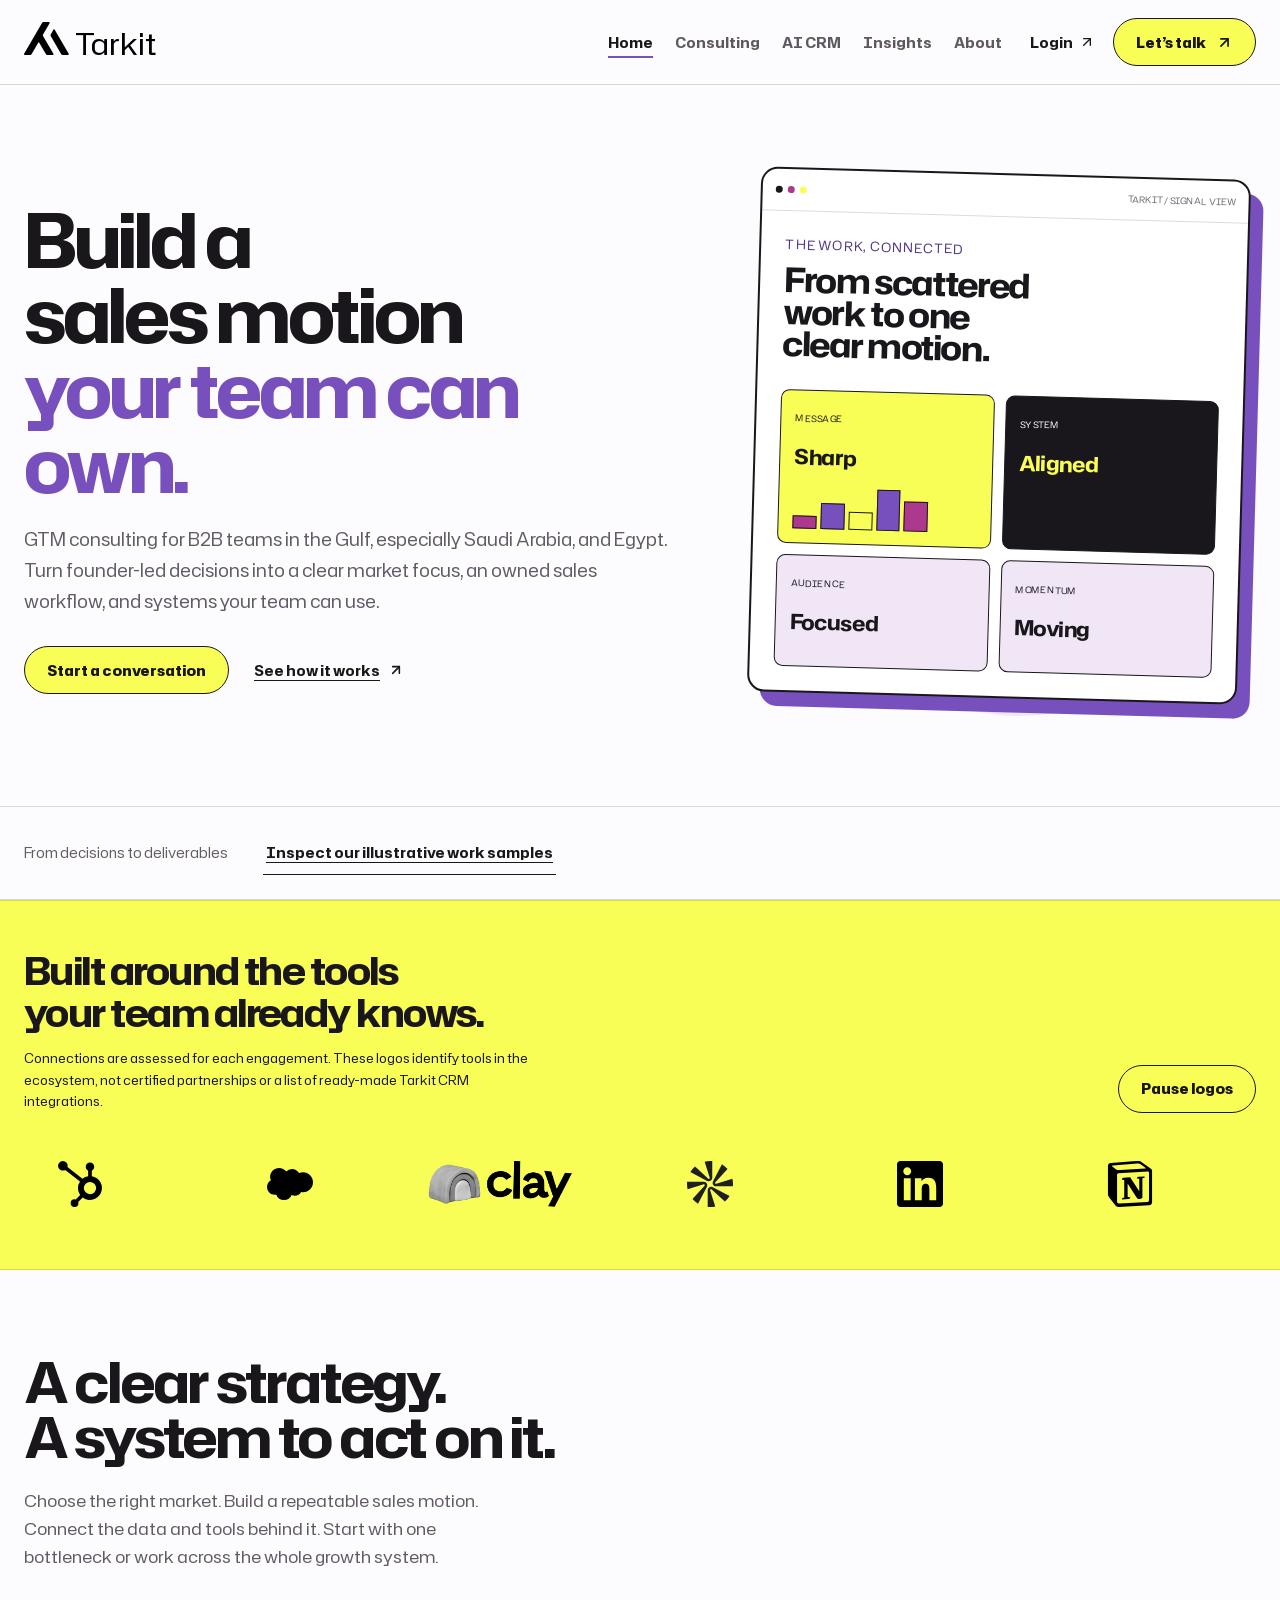
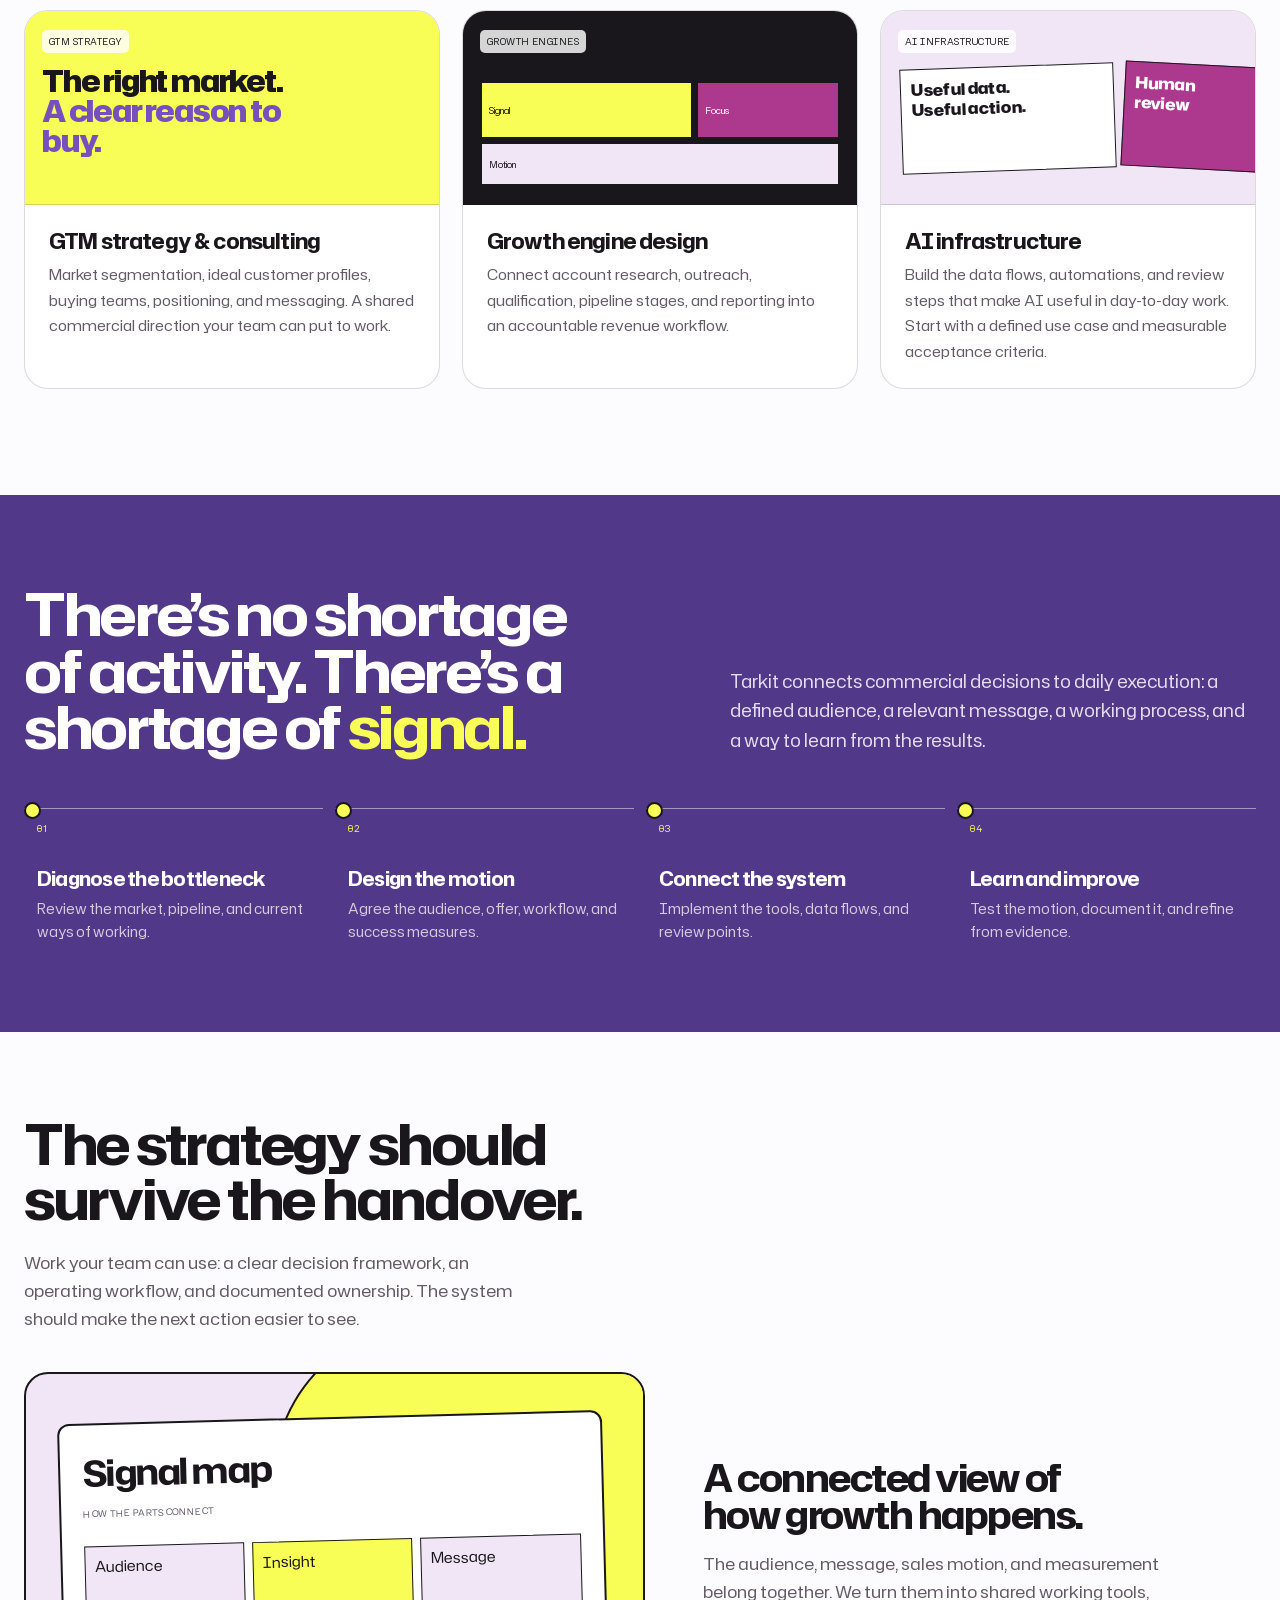
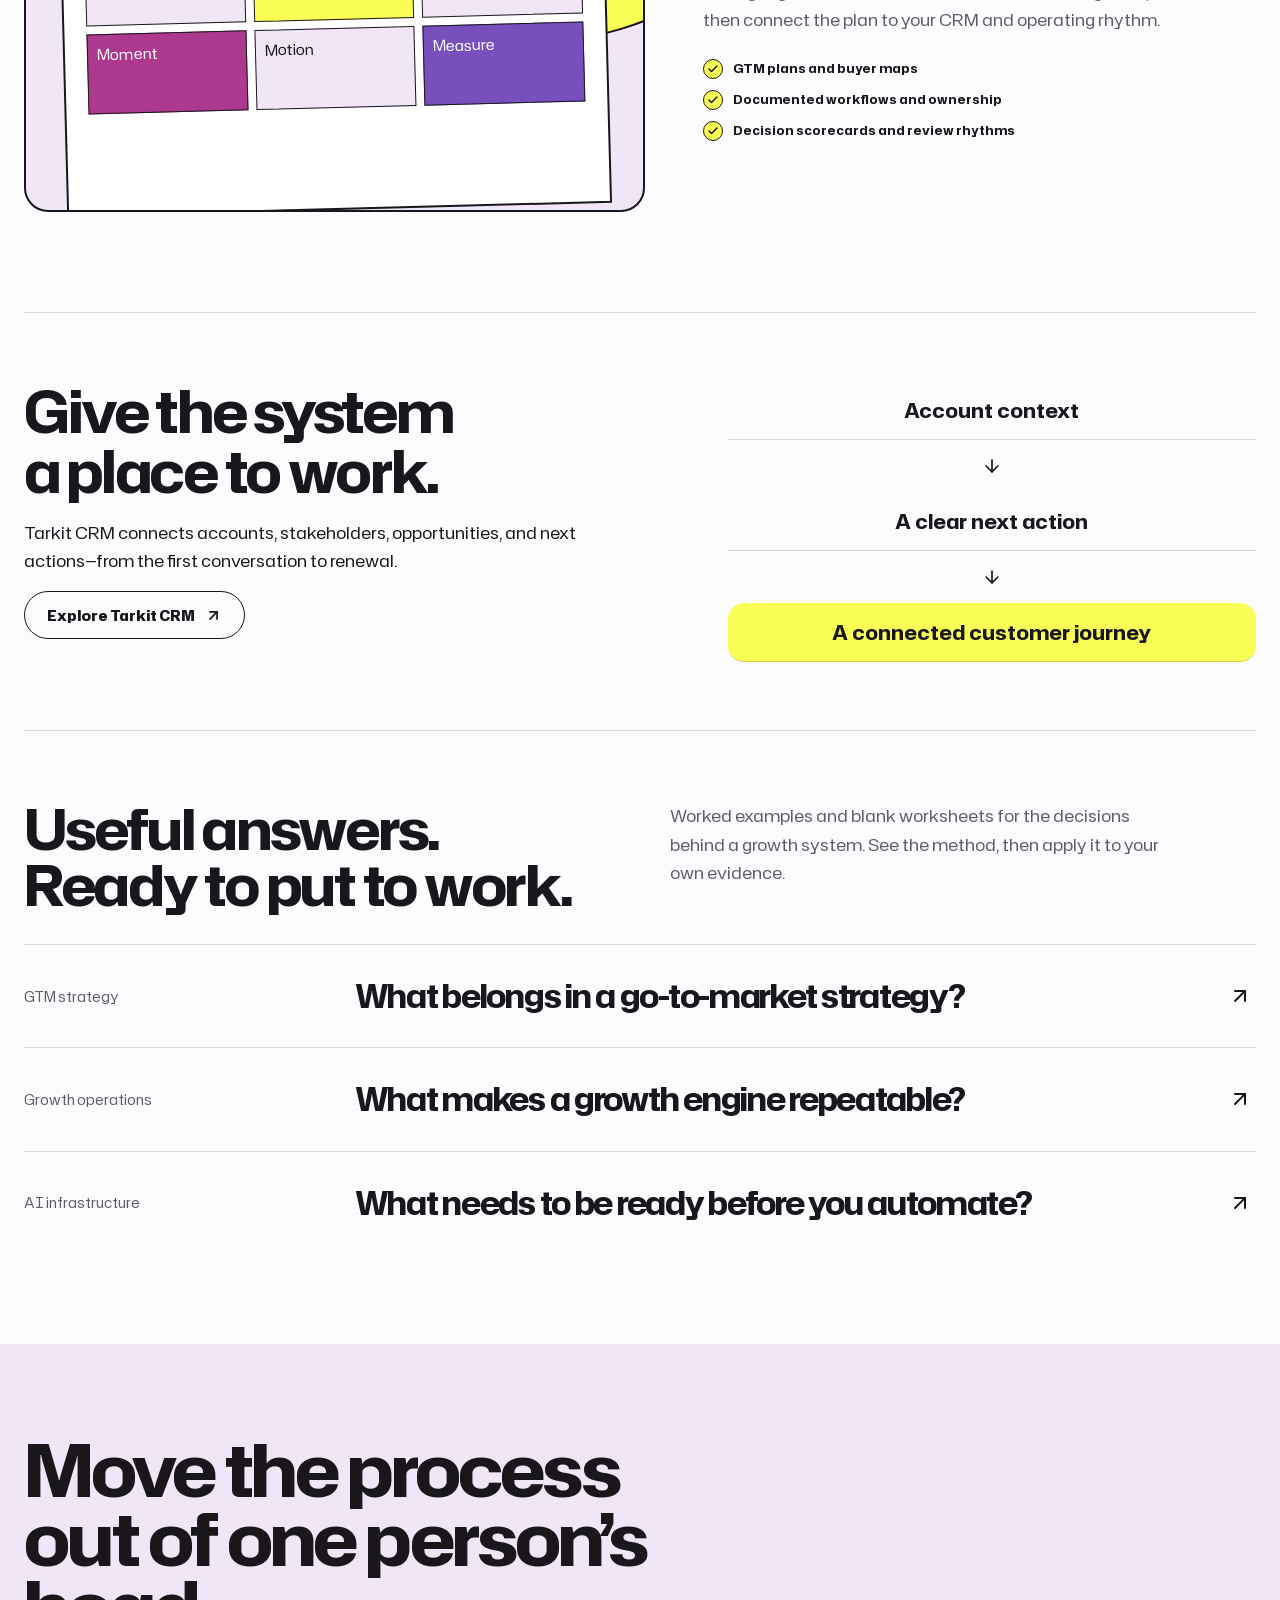
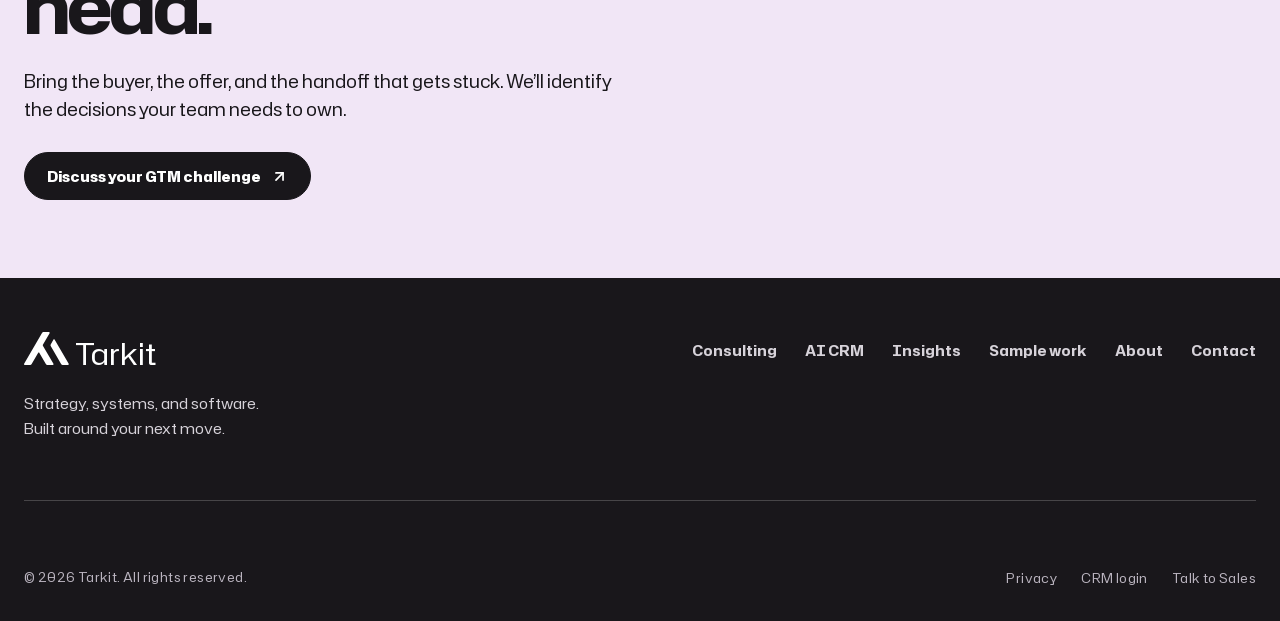
==== commit d425997f: "Improve Gulf and Egypt positioning, consulting detail, CRM clarity, and practical SEO guides" ====
--- a/index.html
+++ b/index.html
@@ -1,10 +1,10 @@
-<!doctype html><html lang="en"><head><meta charset="utf-8"><meta name="viewport" content="width=device-width, initial-scale=1"><meta http-equiv="Content-Security-Policy" content="default-src 'self'; script-src 'self' 'sha256-bwTvIXKmO9vAJwzJG4ka4sRz8FeEogLwt5gtm4KtsCw='; style-src 'self'; img-src 'self' data:; font-src 'self'; connect-src 'none'; object-src 'none'; base-uri 'none'; form-action 'none'; upgrade-insecure-requests"><meta name="referrer" content="strict-origin-when-cross-origin"><title>Tarkit | GTM Strategy, Growth Engines &amp; AI Infrastructure</title><meta name="description" content="Tarkit helps B2B teams define their go-to-market strategy, build repeatable growth engines, and connect AI infrastructure with practical CRM workflows."><meta name="theme-color" content="#F9FE56"><link rel="canonical" href="https://tarkit.io/"><meta property="og:type" content="website"><meta property="og:site_name" content="Tarkit"><meta property="og:title" content="Tarkit | GTM Strategy, Growth Engines &amp; AI Infrastructure"><meta property="og:description" content="Tarkit helps B2B teams define their go-to-market strategy, build repeatable growth engines, and connect AI infrastructure with practical CRM workflows."><meta property="og:url" content="https://tarkit.io/"><meta property="og:image" content="https://tarkit.io/assets/social-preview.png"><meta property="og:image:width" content="1200"><meta property="og:image:height" content="630"><meta property="og:image:alt" content="Tarkit — Strategy, systems, your next move"><meta name="twitter:card" content="summary_large_image"><link rel="icon" type="image/svg+xml" href="assets/favicon.svg"><link rel="preload" href="assets/HubotSans-Regular.woff2" as="font" type="font/woff2" crossorigin><link rel="stylesheet" href="assets/base.css"><link rel="stylesheet" href="assets/site.css"><script type="application/ld+json">{"@context": "https://schema.org", "@graph": [{"@type": "Organization", "@id": "https://tarkit.io/#organization", "name": "Tarkit", "url": "https://tarkit.io/", "logo": "https://tarkit.io/assets/tarkit-logo.svg", "description": "GTM strategy, growth engine consulting, AI infrastructure, and B2B CRM software."}, {"@type": "WebPage", "@id": "https://tarkit.io/#page", "url": "https://tarkit.io/", "name": "Tarkit | GTM Strategy, Growth Engines & AI Infrastructure", "description": "Tarkit helps B2B teams define their go-to-market strategy, build repeatable growth engines, and connect AI infrastructure with practical CRM workflows.", "isPartOf": {"@id": "https://tarkit.io/#website"}, "publisher": {"@id": "https://tarkit.io/#organization"}}, {"@type": "WebSite", "@id": "https://tarkit.io/#website", "name": "Tarkit", "url": "https://tarkit.io/"}]}</script><script defer src="assets/lucide.min.js"></script><script defer src="assets/site.js"></script></head><body><!-- V.Final_one. Refine the supplied V.01 / V.03 visual system. Preserve the expressive signal-window illustrations, use the supplied logo and Hubot Sans, connect consulting and CRM through shared navigation. The stack logo loop explains tool compatibility and pauses on request. All demonstrations are illustrative. --><a class="skip-link" href="#top">Skip to content</a><header><nav class="nav wrap" aria-label="Main navigation"><a class="brand-logo" href="index.html" aria-label="Tarkit home"><img src="assets/tarkit-logo.svg" width="1200" height="354" alt="Tarkit"></a><div class="nav-right"><div class="navlinks" id="navlinks"><a href="index.html" aria-current="page">Home</a><a href="services.html">Consulting</a><a href="crm.html">AI CRM</a><a href="insights.html">Insights</a><a href="about.html">About</a><a class="mobile-contact" href="contact.html">Talk to Sales</a></div><div class="nav-actions"><a class="login-button" href="login.html">Login <i data-lucide="arrow-up-right" aria-hidden="true"></i></a><a class="button primary nav-cta" href="contact.html">Let’s talk <i data-lucide="arrow-up-right" aria-hidden="true"></i></a><button class="menu" type="button" aria-expanded="false" aria-controls="navlinks" aria-label="Open navigation"><i data-lucide="menu" aria-hidden="true"></i></button></div></div></nav></header><main id="top">
+<!doctype html><html lang="en"><head><meta charset="utf-8"><meta name="viewport" content="width=device-width, initial-scale=1"><meta http-equiv="Content-Security-Policy" content="default-src 'self'; script-src 'self' 'sha256-HqiRHdCPjTxTf7RLncme2yrHhMxRXt4K4LjGG8UE6xU='; style-src 'self'; img-src 'self' data:; font-src 'self'; connect-src 'none'; object-src 'none'; base-uri 'none'; form-action 'none'; upgrade-insecure-requests"><meta name="referrer" content="strict-origin-when-cross-origin"><title>GTM Consulting for Saudi Arabia &amp; Egypt | Tarkit</title><meta name="description" content="GTM consulting for B2B teams in Saudi Arabia, the Gulf, and Egypt. Build a sales motion your team can own, from market choices to working systems."><meta name="theme-color" content="#F9FE56"><link rel="canonical" href="https://tarkit.io/"><meta property="og:type" content="website"><meta property="og:site_name" content="Tarkit"><meta property="og:title" content="GTM Consulting for Saudi Arabia &amp; Egypt | Tarkit"><meta property="og:description" content="GTM consulting for B2B teams in Saudi Arabia, the Gulf, and Egypt. Build a sales motion your team can own, from market choices to working systems."><meta property="og:url" content="https://tarkit.io/"><meta property="og:image" content="https://tarkit.io/assets/social-preview.png"><meta property="og:image:width" content="1200"><meta property="og:image:height" content="630"><meta property="og:image:alt" content="Tarkit — Strategy, systems, your next move"><meta name="twitter:card" content="summary_large_image"><link rel="icon" type="image/svg+xml" href="assets/favicon.svg"><link rel="preload" href="assets/HubotSans-Regular.woff2" as="font" type="font/woff2" crossorigin><link rel="stylesheet" href="assets/base.css"><link rel="stylesheet" href="assets/site.css"><script type="application/ld+json">{"@context": "https://schema.org", "@graph": [{"@type": "Organization", "@id": "https://tarkit.io/#organization", "name": "Tarkit", "url": "https://tarkit.io/", "logo": "https://tarkit.io/assets/tarkit-logo.svg", "description": "GTM strategy, growth engine consulting, AI infrastructure, and B2B CRM software.", "areaServed": [{"@type": "Country", "name": "Saudi Arabia"}, {"@type": "Country", "name": "Egypt"}, {"@type": "Place", "name": "Gulf region"}], "email": "TarekEzzat@tarkit.io", "contactPoint": {"@type": "ContactPoint", "contactType": "sales", "email": "TarekEzzat@tarkit.io"}}, {"@type": "WebPage", "@id": "https://tarkit.io/#page", "url": "https://tarkit.io/", "name": "GTM Consulting for Saudi Arabia & Egypt | Tarkit", "description": "GTM consulting for B2B teams in Saudi Arabia, the Gulf, and Egypt. Build a sales motion your team can own, from market choices to working systems.", "isPartOf": {"@id": "https://tarkit.io/#website"}, "publisher": {"@id": "https://tarkit.io/#organization"}}, {"@type": "WebSite", "@id": "https://tarkit.io/#website", "name": "Tarkit", "url": "https://tarkit.io/"}]}</script><script defer src="assets/lucide.min.js"></script><script defer src="assets/site.js"></script></head><body><!-- V.Final_one. Refine the supplied V.01 / V.03 visual system. Preserve the expressive signal-window illustrations, use the supplied logo and Hubot Sans, connect consulting and CRM through shared navigation. The stack logo loop explains tool compatibility and pauses on request. All demonstrations are illustrative. --><a class="skip-link" href="#top">Skip to content</a><header><nav class="nav wrap" aria-label="Main navigation"><a class="brand-logo" href="index.html" aria-label="Tarkit home"><img src="assets/tarkit-logo.svg" width="1200" height="354" alt="Tarkit"></a><div class="nav-right"><div class="navlinks" id="navlinks"><a href="index.html" aria-current="page">Home</a><a href="services.html">Consulting</a><a href="crm.html">AI CRM</a><a href="insights.html">Insights</a><a href="about.html">About</a><a class="mobile-contact" href="contact.html">Talk to Sales</a></div><div class="nav-actions"><a class="login-button" href="login.html">Login <i data-lucide="arrow-up-right" aria-hidden="true"></i></a><a class="button primary nav-cta" href="contact.html">Let’s talk <i data-lucide="arrow-up-right" aria-hidden="true"></i></a><button class="menu" type="button" aria-expanded="false" aria-controls="navlinks" aria-label="Open navigation"><i data-lucide="menu" aria-hidden="true"></i></button></div></div></nav></header><main id="top">
     <section class="hero">
       <div class="wrap hero-grid">
         <div>
           
-          <h1>Turn your next<br><em>move</em> into growth.</h1>
-          <p class="lede">GTM strategy, growth engines, and AI infrastructure for B2B teams. We connect who you target, how you sell, and the systems that make it repeatable.</p>
+          <h1>Build a sales motion<br><em>your team can own.</em></h1>
+          <p class="lede">GTM consulting for B2B teams in the Gulf, especially Saudi Arabia, and Egypt. Turn founder-led decisions into a clear market focus, an owned sales workflow, and systems your team can use.</p>
           <div class="hero-actions"><a class="button primary" href="contact.html">Start a conversation</a><a class="text-link" href="#approach">See how it works <i data-lucide="arrow-up-right" aria-hidden="true"></i></a></div>
         </div>
         <div class="hero-art" aria-label="A visual snapshot of a Tarkit GTM system">
@@ -15,7 +15,7 @@
       </div>
     </section>
     
-    <section class="trusted"><div class="wrap trusted-inner"><p>Consulting work with</p><a class="trusted-logo" href="https://www.gtmheist.com/" target="_blank" rel="noopener noreferrer"><img src="assets/logos/gtm-heist.svg" width="1748" height="488" alt="GTM Heist"></a></div></section><section class="stack-section" aria-labelledby="stack-title"><div class="wrap stack-head"><div><h2 id="stack-title">Built around the tools<br>your team already knows.</h2><p>We scope the connections around your workflow. Tool logos identify the ecosystem, not certified partnerships.</p></div><button class="button" id="stack-toggle" aria-pressed="false">Pause logos</button></div><div class="stack-window" tabindex="0" aria-label="GTM tools; pauses while focused"><div class="stack-track"><div class="stack-group"><div class="stack-tool"><img src="assets/logos/hubspot.svg" alt="HubSpot" width="120" height="40"></div><div class="stack-tool"><img src="assets/logos/salesforce.svg" alt="Salesforce" width="120" height="40"></div><div class="stack-tool"><img src="assets/logos/clay.png" alt="Clay" width="120" height="40"></div><div class="stack-tool"><img src="assets/logos/apollo.svg" alt="Apollo" width="120" height="40"></div><div class="stack-tool"><img src="assets/logos/linkedin.svg" alt="LinkedIn" width="120" height="40"></div><div class="stack-tool"><img src="assets/logos/notion.svg" alt="Notion" width="120" height="40"></div></div><div class="stack-group" aria-hidden="true"><div class="stack-tool"><img src="assets/logos/hubspot.svg" alt="" width="120" height="40"></div><div class="stack-tool"><img src="assets/logos/salesforce.svg" alt="" width="120" height="40"></div><div class="stack-tool"><img src="assets/logos/clay.png" alt="" width="120" height="40"></div><div class="stack-tool"><img src="assets/logos/apollo.svg" alt="" width="120" height="40"></div><div class="stack-tool"><img src="assets/logos/linkedin.svg" alt="" width="120" height="40"></div><div class="stack-tool"><img src="assets/logos/notion.svg" alt="" width="120" height="40"></div></div></div></div></section>
+    <section class="trusted"><div class="wrap trusted-inner"><p>From decisions to deliverables</p><a class="text-link" href="sample-work.html">Inspect our illustrative work samples</a></div></section><section class="stack-section" aria-labelledby="stack-title"><div class="wrap stack-head"><div><h2 id="stack-title">Built around the tools<br>your team already knows.</h2><p>Connections are assessed for each engagement. These logos identify tools in the ecosystem, not certified partnerships or a list of ready-made Tarkit CRM integrations.</p></div><button class="button" id="stack-toggle" aria-pressed="false">Pause logos</button></div><div class="stack-window" tabindex="0" aria-label="GTM tools; pauses while focused"><div class="stack-track"><div class="stack-group"><div class="stack-tool"><img src="assets/logos/hubspot.svg" alt="HubSpot" width="120" height="40"></div><div class="stack-tool"><img src="assets/logos/salesforce.svg" alt="Salesforce" width="120" height="40"></div><div class="stack-tool"><img src="assets/logos/clay.png" alt="Clay" width="120" height="40"></div><div class="stack-tool"><img src="assets/logos/apollo.svg" alt="Apollo" width="120" height="40"></div><div class="stack-tool"><img src="assets/logos/linkedin.svg" alt="LinkedIn" width="120" height="40"></div><div class="stack-tool"><img src="assets/logos/notion.svg" alt="Notion" width="120" height="40"></div></div><div class="stack-group" aria-hidden="true"><div class="stack-tool"><img src="assets/logos/hubspot.svg" alt="" width="120" height="40"></div><div class="stack-tool"><img src="assets/logos/salesforce.svg" alt="" width="120" height="40"></div><div class="stack-tool"><img src="assets/logos/clay.png" alt="" width="120" height="40"></div><div class="stack-tool"><img src="assets/logos/apollo.svg" alt="" width="120" height="40"></div><div class="stack-tool"><img src="assets/logos/linkedin.svg" alt="" width="120" height="40"></div><div class="stack-tool"><img src="assets/logos/notion.svg" alt="" width="120" height="40"></div></div></div></div></section>
     <section class="intro wrap" id="approach">
       <div class="section-head"><div><h2>A clear strategy.<br>A system to act on it.</h2><p>Choose the right market. Build a repeatable sales motion. Connect the data and tools behind it. Start with one bottleneck or work across the whole growth system.</p></div></div>
       <div class="system-grid">
@@ -26,6 +26,6 @@
     </section>
     <section class="statement"><div class="wrap"><div class="statement-grid"><div><h2>There’s no shortage of activity. There’s a shortage of <b>signal.</b></h2></div><p>Tarkit connects commercial decisions to daily execution: a defined audience, a relevant message, a working process, and a way to learn from the results.</p></div><div class="path"><div class="path-item"><span>01</span><strong>Diagnose the bottleneck</strong><p>Review the market, pipeline, and current ways of working.</p></div><div class="path-item"><span>02</span><strong>Design the motion</strong><p>Agree the audience, offer, workflow, and success measures.</p></div><div class="path-item"><span>03</span><strong>Connect the system</strong><p>Implement the tools, data flows, and review points.</p></div><div class="path-item"><span>04</span><strong>Learn and improve</strong><p>Test the motion, document it, and refine from evidence.</p></div></div></div></section>
     <section class="work wrap" id="work"><div class="section-head"><div><h2>The strategy should<br>survive the handover.</h2><p>Work your team can use: a clear decision framework, an operating workflow, and documented ownership. The system should make the next action easier to see.</p></div></div><div class="feature"><div class="feature-visual"><div class="framework-sheet"><h3>Signal map</h3><span>HOW THE PARTS CONNECT</span><div class="framework-map"><i>Audience</i><i>Insight</i><i>Message</i><i>Moment</i><i>Motion</i><i>Measure</i></div></div></div><div class="feature-copy"><h3>A connected view of<br>how growth happens.</h3><p>The audience, message, sales motion, and measurement belong together. We turn them into shared working tools, then connect the plan to your CRM and operating rhythm.</p><div class="checklist"><div><i data-lucide="check" aria-hidden="true"></i>GTM plans and buyer maps</div><div><i data-lucide="check" aria-hidden="true"></i>Documented workflows and ownership</div><div><i data-lucide="check" aria-hidden="true"></i>Decision scorecards and review rhythms</div></div></div></div></section>
-    <section class="product-bridge wrap"><div><h2>Give the system<br>a place to work.</h2><p>Tarkit CRM connects accounts, stakeholders, opportunities, and next actions—from the first conversation to renewal.</p><a class="button" href="crm.html">Explore Tarkit CRM <i data-lucide="arrow-up-right" aria-hidden="true"></i></a></div><div class="bridge-flow"><span>Account context</span><i data-lucide="arrow-down" aria-hidden="true"></i><span>A clear next action</span><i data-lucide="arrow-down" aria-hidden="true"></i><span>A connected customer journey</span></div></section><section class="insights wrap" id="insights"><div class="section-head"><div><h2>Useful answers.<br>Ready to put to work.</h2></div><p>Practical guides to the decisions behind a growth system. Read the framework, then use it in your next team conversation.</p></div><div class="resource-list"><a href="gtm-strategy.html"><span>GTM strategy</span><h3>What belongs in a go-to-market strategy?</h3><i data-lucide="arrow-up-right" aria-hidden="true"></i></a><a href="growth-engine.html"><span>Growth operations</span><h3>What makes a growth engine repeatable?</h3><i data-lucide="arrow-up-right" aria-hidden="true"></i></a><a href="ai-infrastructure.html"><span>AI infrastructure</span><h3>What needs to be ready before you automate?</h3><i data-lucide="arrow-up-right" aria-hidden="true"></i></a></div></section>
-    <section class="closing" id="contact"><div class="wrap closing-inner"><h2>Make your next move count.</h2><p>Tell us where growth gets stuck. We’ll start with the problem, then agree the right work.</p><a class="button" href="contact.html">Start a conversation <i data-lucide="arrow-up-right" aria-hidden="true"></i></a></div></section>
-  </main><footer class="footer"><div class="wrap"><div class="footer-top"><div><a class="brand-logo" href="index.html" aria-label="Tarkit home"><img src="assets/tarkit-logo.svg" width="1200" height="354" alt="Tarkit"></a><p>Strategy, systems, and software.<br>Built around your next move.</p></div><div class="footer-links"><a href="services.html">Consulting</a><a href="crm.html">AI CRM</a><a href="insights.html">Insights</a><a href="about.html">About</a><a href="contact.html">Contact</a></div></div><div class="footer-bottom"><p>© 2026 Tarkit. All rights reserved.</p><div><a href="privacy.html">Privacy</a><a href="login.html">CRM login</a><a href="contact.html">Talk to Sales</a></div></div></div></footer></body></html>+    <section class="product-bridge wrap"><div><h2>Give the system<br>a place to work.</h2><p>Tarkit CRM connects accounts, stakeholders, opportunities, and next actions—from the first conversation to renewal.</p><a class="button" href="crm.html">Explore Tarkit CRM <i data-lucide="arrow-up-right" aria-hidden="true"></i></a></div><div class="bridge-flow"><span>Account context</span><i data-lucide="arrow-down" aria-hidden="true"></i><span>A clear next action</span><i data-lucide="arrow-down" aria-hidden="true"></i><span>A connected customer journey</span></div></section><section class="insights wrap" id="insights"><div class="section-head"><div><h2>Useful answers.<br>Ready to put to work.</h2></div><p>Worked examples and blank worksheets for the decisions behind a growth system. See the method, then apply it to your own evidence.</p></div><div class="resource-list"><a href="gtm-strategy.html"><span>GTM strategy</span><h3>What belongs in a go-to-market strategy?</h3><i data-lucide="arrow-up-right" aria-hidden="true"></i></a><a href="growth-engine.html"><span>Growth operations</span><h3>What makes a growth engine repeatable?</h3><i data-lucide="arrow-up-right" aria-hidden="true"></i></a><a href="ai-infrastructure.html"><span>AI infrastructure</span><h3>What needs to be ready before you automate?</h3><i data-lucide="arrow-up-right" aria-hidden="true"></i></a></div></section>
+    <section class="closing"><div class="wrap closing-inner"><h2>Move the process<br>out of one person’s head.</h2><p>Bring the buyer, the offer, and the handoff that gets stuck. We’ll identify the decisions your team needs to own.</p><a class="button" href="contact.html">Discuss your GTM challenge <i data-lucide="arrow-up-right" aria-hidden="true"></i></a></div></section>
+  </main><footer class="footer"><div class="wrap"><div class="footer-top"><div><a class="brand-logo" href="index.html" aria-label="Tarkit home"><img src="assets/tarkit-logo.svg" width="1200" height="354" alt="Tarkit"></a><p>Strategy, systems, and software.<br>Built around your next move.</p></div><div class="footer-links"><a href="services.html">Consulting</a><a href="crm.html">AI CRM</a><a href="insights.html">Insights</a><a href="sample-work.html">Sample work</a><a href="about.html">About</a><a href="contact.html">Contact</a></div></div><div class="footer-bottom"><p>© 2026 Tarkit. All rights reserved.</p><div><a href="privacy.html">Privacy</a><a href="login.html">CRM login</a><a href="contact.html">Talk to Sales</a></div></div></div></footer></body></html>
--- a/assets/site.css
+++ b/assets/site.css
@@ -20,3 +20,7 @@
 @media(max-width:767px){.signal-window{width:100%;margin:0}.hero-art{min-height:0!important;padding:10px 10px 24px 0}.nav .brand-logo{width:116px;flex-basis:116px}.hero-actions{display:flex}.navlinks.open{top:76px!important}.system-card:last-child{display:block}.system-grid{grid-template-columns:1fr}.signal-body h2{font-size:29px}.signal-card strong{font-size:21px}.hero h1{font-size:clamp(42px,10vw,64px)}.framework-map{grid-template-columns:repeat(2,1fr)}.feature-visual{min-height:380px}.footer .brand-logo{width:137px}.role-switcher{display:flex;flex-wrap:wrap}.role-switcher button{min-height:44px}.product-strip{grid-template-columns:1fr}.contact-layout aside{min-width:0}}
 /* Maintain readable text on saturated illustration tiles. */
 .framework-map i:nth-child(4),.framework-map i:nth-child(6),.blocks i:nth-child(2),.slide:nth-child(2){color:#fff}
+
+/* Regional positioning, worked examples, and downloadable reference guides. */
+.market-line{font-size:14px;color:var(--deep);margin:0 0 22px;max-width:60ch}.product-status{font-size:14px;line-height:1.6;max-width:60ch;padding-left:16px;border-left:3px solid var(--purple);color:var(--muted)}.content-section{padding-top:48px;padding-bottom:60px}.content-section h2{font-size:clamp(30px,3.2vw,44px);line-height:1.1}.table-scroll{max-width:100%;overflow-x:auto;margin:28px 0;border:1px solid var(--line);border-radius:12px}.content-table{width:100%;border-collapse:collapse;font-size:15px;line-height:1.55;min-width:550px}.content-table caption{padding:16px 20px;text-align:left;background:var(--lavender);font-weight:700}.content-table th,.content-table td{padding:18px 20px;text-align:left;vertical-align:top;border-top:1px solid var(--line)}.content-table th{font-size:14px;background:#faf8fc}.content-table td{width:33.33%}.guide li{font-size:17px;line-height:1.7;margin:12px 0}.guide section a{color:var(--deep);text-decoration:underline}.guide .article-meta a{text-decoration:underline}.service-trigger{font-weight:700}.trusted-inner{flex-wrap:wrap}.trusted-inner a{font-weight:700;font-size:14px;text-decoration:underline}.sample-note{font-size:15px;color:var(--muted)}
+@media(max-width:767px){.content-section{padding-top:30px;padding-bottom:38px}.content-table th,.content-table td{padding:14px 16px}.product-status{font-size:14px}.trusted-inner{gap:12px}.guide li{font-size:16px}}
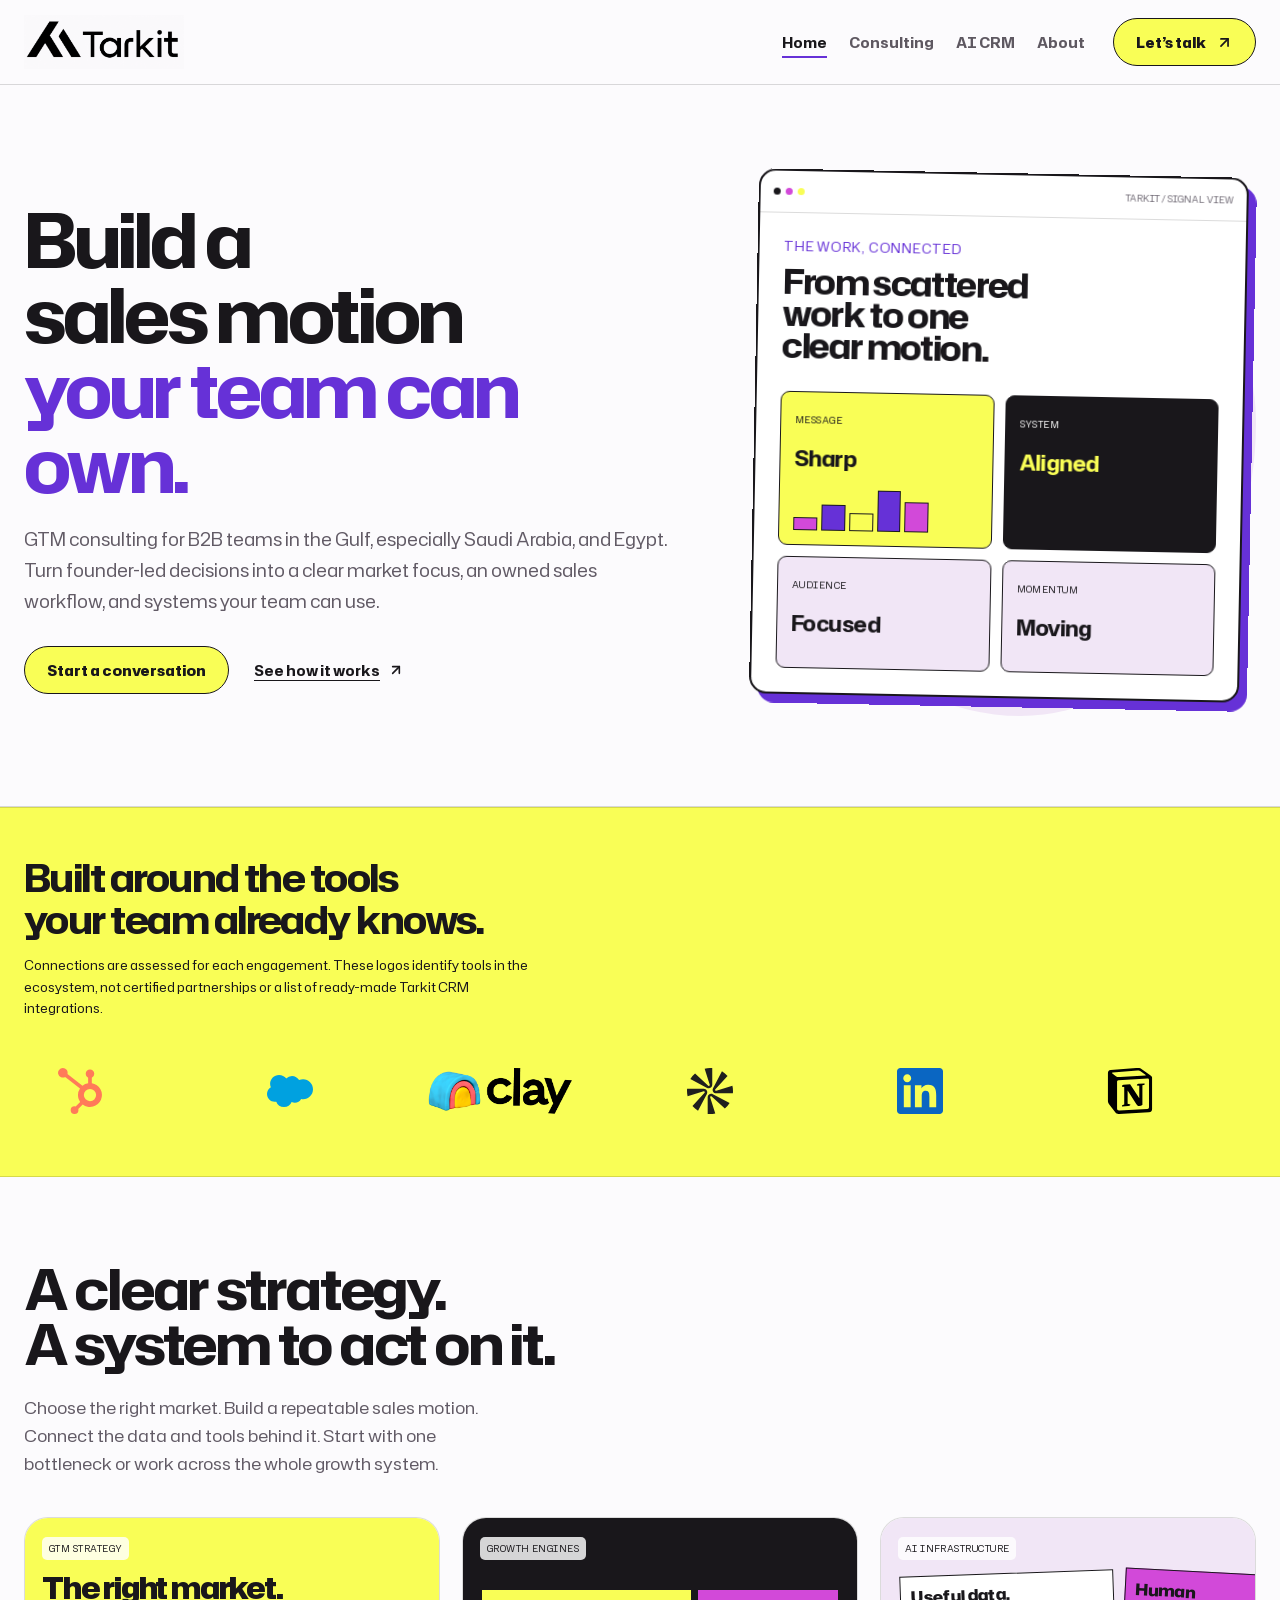
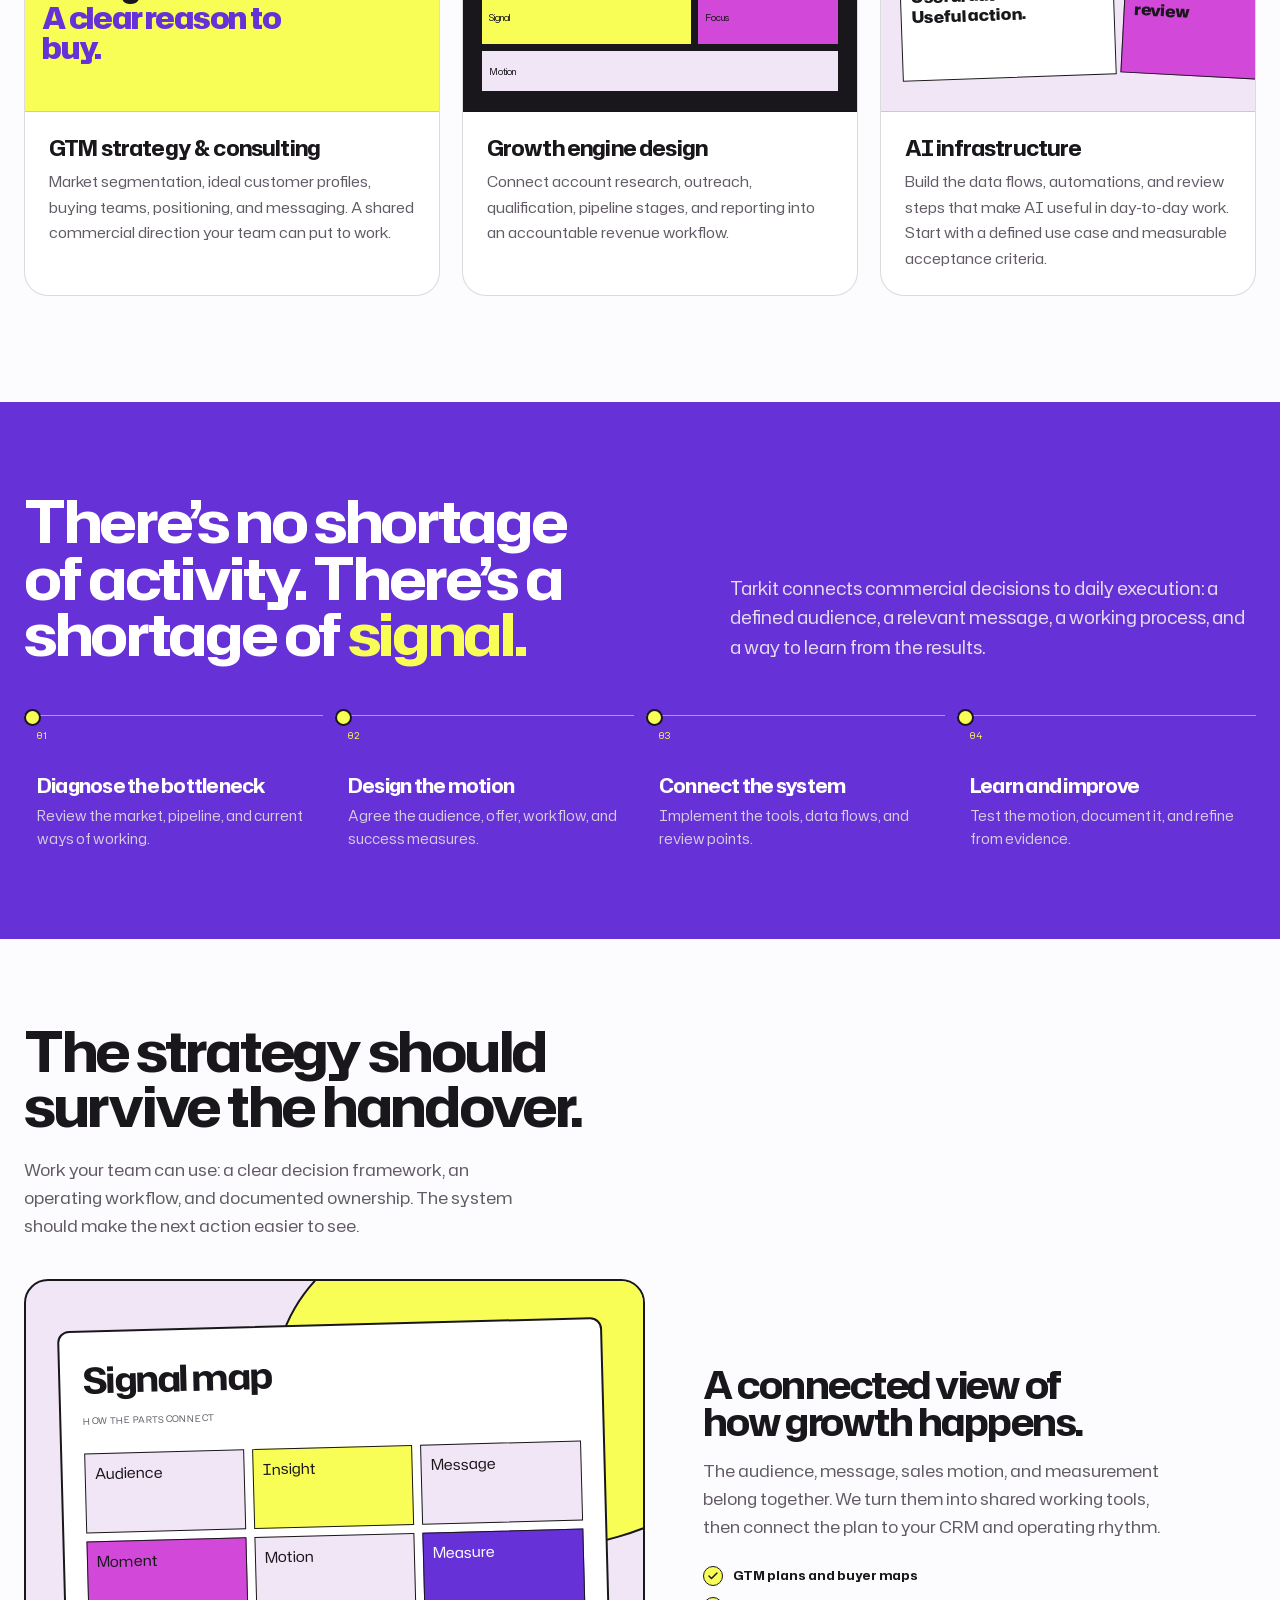
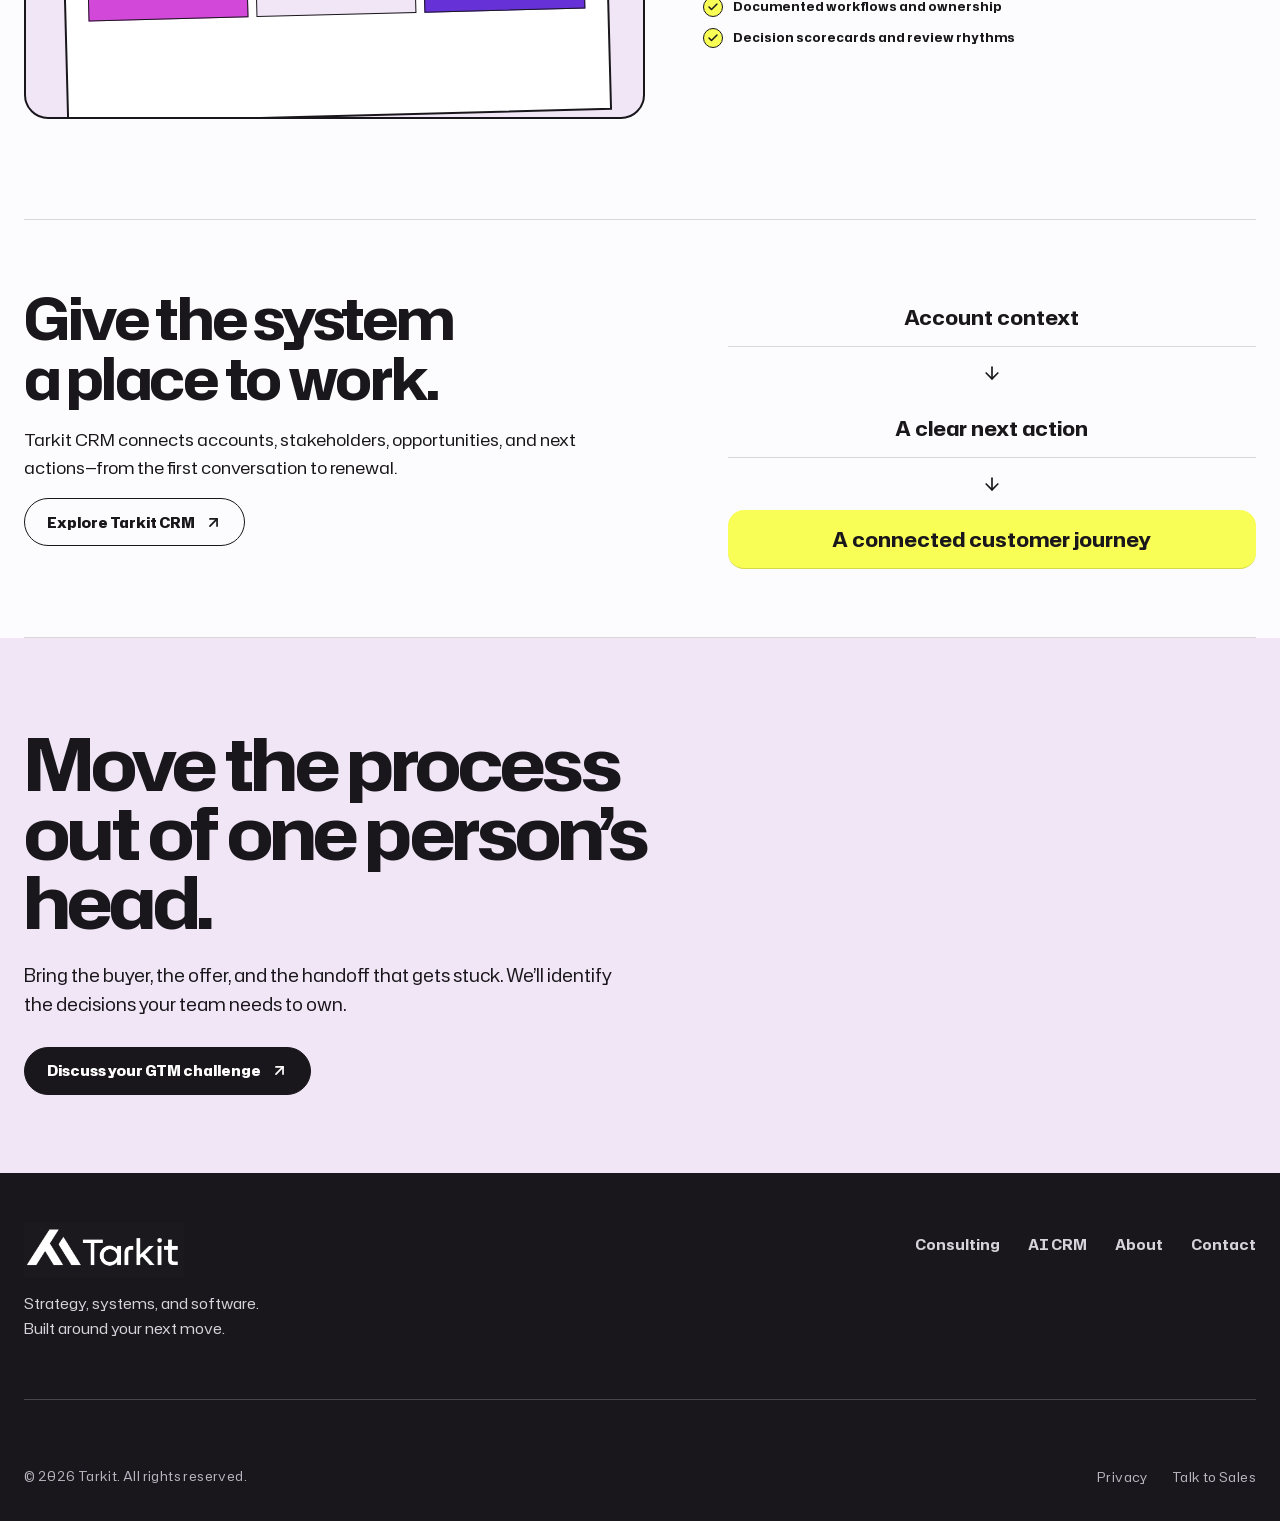
==== commit f248a214: "Update Tarkit logo and brand colors; simplify navigation and remove Insights" ====
--- a/index.html
+++ b/index.html
@@ -1,4 +1,4 @@
-<!doctype html><html lang="en"><head><meta charset="utf-8"><meta name="viewport" content="width=device-width, initial-scale=1"><meta http-equiv="Content-Security-Policy" content="default-src 'self'; script-src 'self' 'sha256-HqiRHdCPjTxTf7RLncme2yrHhMxRXt4K4LjGG8UE6xU='; style-src 'self'; img-src 'self' data:; font-src 'self'; connect-src 'none'; object-src 'none'; base-uri 'none'; form-action 'none'; upgrade-insecure-requests"><meta name="referrer" content="strict-origin-when-cross-origin"><title>GTM Consulting for Saudi Arabia &amp; Egypt | Tarkit</title><meta name="description" content="GTM consulting for B2B teams in Saudi Arabia, the Gulf, and Egypt. Build a sales motion your team can own, from market choices to working systems."><meta name="theme-color" content="#F9FE56"><link rel="canonical" href="https://tarkit.io/"><meta property="og:type" content="website"><meta property="og:site_name" content="Tarkit"><meta property="og:title" content="GTM Consulting for Saudi Arabia &amp; Egypt | Tarkit"><meta property="og:description" content="GTM consulting for B2B teams in Saudi Arabia, the Gulf, and Egypt. Build a sales motion your team can own, from market choices to working systems."><meta property="og:url" content="https://tarkit.io/"><meta property="og:image" content="https://tarkit.io/assets/social-preview.png"><meta property="og:image:width" content="1200"><meta property="og:image:height" content="630"><meta property="og:image:alt" content="Tarkit — Strategy, systems, your next move"><meta name="twitter:card" content="summary_large_image"><link rel="icon" type="image/svg+xml" href="assets/favicon.svg"><link rel="preload" href="assets/HubotSans-Regular.woff2" as="font" type="font/woff2" crossorigin><link rel="stylesheet" href="assets/base.css"><link rel="stylesheet" href="assets/site.css"><script type="application/ld+json">{"@context": "https://schema.org", "@graph": [{"@type": "Organization", "@id": "https://tarkit.io/#organization", "name": "Tarkit", "url": "https://tarkit.io/", "logo": "https://tarkit.io/assets/tarkit-logo.svg", "description": "GTM strategy, growth engine consulting, AI infrastructure, and B2B CRM software.", "areaServed": [{"@type": "Country", "name": "Saudi Arabia"}, {"@type": "Country", "name": "Egypt"}, {"@type": "Place", "name": "Gulf region"}], "email": "TarekEzzat@tarkit.io", "contactPoint": {"@type": "ContactPoint", "contactType": "sales", "email": "TarekEzzat@tarkit.io"}}, {"@type": "WebPage", "@id": "https://tarkit.io/#page", "url": "https://tarkit.io/", "name": "GTM Consulting for Saudi Arabia & Egypt | Tarkit", "description": "GTM consulting for B2B teams in Saudi Arabia, the Gulf, and Egypt. Build a sales motion your team can own, from market choices to working systems.", "isPartOf": {"@id": "https://tarkit.io/#website"}, "publisher": {"@id": "https://tarkit.io/#organization"}}, {"@type": "WebSite", "@id": "https://tarkit.io/#website", "name": "Tarkit", "url": "https://tarkit.io/"}]}</script><script defer src="assets/lucide.min.js"></script><script defer src="assets/site.js"></script></head><body><!-- V.Final_one. Refine the supplied V.01 / V.03 visual system. Preserve the expressive signal-window illustrations, use the supplied logo and Hubot Sans, connect consulting and CRM through shared navigation. The stack logo loop explains tool compatibility and pauses on request. All demonstrations are illustrative. --><a class="skip-link" href="#top">Skip to content</a><header><nav class="nav wrap" aria-label="Main navigation"><a class="brand-logo" href="index.html" aria-label="Tarkit home"><img src="assets/tarkit-logo.svg" width="1200" height="354" alt="Tarkit"></a><div class="nav-right"><div class="navlinks" id="navlinks"><a href="index.html" aria-current="page">Home</a><a href="services.html">Consulting</a><a href="crm.html">AI CRM</a><a href="insights.html">Insights</a><a href="about.html">About</a><a class="mobile-contact" href="contact.html">Talk to Sales</a></div><div class="nav-actions"><a class="login-button" href="login.html">Login <i data-lucide="arrow-up-right" aria-hidden="true"></i></a><a class="button primary nav-cta" href="contact.html">Let’s talk <i data-lucide="arrow-up-right" aria-hidden="true"></i></a><button class="menu" type="button" aria-expanded="false" aria-controls="navlinks" aria-label="Open navigation"><i data-lucide="menu" aria-hidden="true"></i></button></div></div></nav></header><main id="top">
+<!doctype html><html lang="en"><head><meta charset="utf-8"><meta name="viewport" content="width=device-width, initial-scale=1"><meta http-equiv="Content-Security-Policy" content="default-src 'self'; script-src 'self' 'sha256-2PB+CqvsQJxtibvs1/zGOs/Bbu0OCgFSjiSzYEaWGjw='; style-src 'self'; img-src 'self' data:; font-src 'self'; connect-src 'none'; object-src 'none'; base-uri 'none'; form-action 'none'; upgrade-insecure-requests"><meta name="referrer" content="strict-origin-when-cross-origin"><title>GTM Consulting for Saudi Arabia &amp; Egypt | Tarkit</title><meta name="description" content="GTM consulting for B2B teams in Saudi Arabia, the Gulf, and Egypt. Build a sales motion your team can own, from market choices to working systems."><meta name="theme-color" content="#F9FE56"><link rel="canonical" href="https://tarkit.io/"><meta property="og:type" content="website"><meta property="og:site_name" content="Tarkit"><meta property="og:title" content="GTM Consulting for Saudi Arabia &amp; Egypt | Tarkit"><meta property="og:description" content="GTM consulting for B2B teams in Saudi Arabia, the Gulf, and Egypt. Build a sales motion your team can own, from market choices to working systems."><meta property="og:url" content="https://tarkit.io/"><meta property="og:image" content="https://tarkit.io/assets/tarkit-logo.png"><meta property="og:image:width" content="2166"><meta property="og:image:height" content="726"><meta property="og:image:alt" content="Tarkit"><meta name="twitter:card" content="summary_large_image"><link rel="icon" type="image/svg+xml" href="assets/favicon.svg"><link rel="preload" href="assets/HubotSans-Regular.woff2" as="font" type="font/woff2" crossorigin><link rel="stylesheet" href="assets/base.css"><link rel="stylesheet" href="assets/site.css"><script type="application/ld+json">{"@context": "https://schema.org", "@graph": [{"@type": "Organization", "@id": "https://tarkit.io/#organization", "name": "Tarkit", "url": "https://tarkit.io/", "logo": "https://tarkit.io/assets/tarkit-logo.png", "description": "GTM strategy, growth engine consulting, AI infrastructure, and B2B CRM software.", "areaServed": [{"@type": "Country", "name": "Saudi Arabia"}, {"@type": "Country", "name": "Egypt"}, {"@type": "Place", "name": "Gulf region"}], "email": "TarekEzzat@tarkit.io", "contactPoint": {"@type": "ContactPoint", "contactType": "sales", "email": "TarekEzzat@tarkit.io"}}, {"@type": "WebPage", "@id": "https://tarkit.io/#page", "url": "https://tarkit.io/", "name": "GTM Consulting for Saudi Arabia & Egypt | Tarkit", "description": "GTM consulting for B2B teams in Saudi Arabia, the Gulf, and Egypt. Build a sales motion your team can own, from market choices to working systems.", "isPartOf": {"@id": "https://tarkit.io/#website"}, "publisher": {"@id": "https://tarkit.io/#organization"}}, {"@type": "WebSite", "@id": "https://tarkit.io/#website", "name": "Tarkit", "url": "https://tarkit.io/"}]}</script><script defer src="assets/lucide.min.js"></script><script defer src="assets/site.js"></script></head><body><!-- V.Final_one. Refine the supplied V.01 / V.03 visual system. Preserve the expressive signal-window illustrations, use the supplied logo and Hubot Sans, connect consulting and CRM through shared navigation. The stack logo loop shows the tool ecosystem in brand colors, with reduced-motion support. All demonstrations are illustrative. --><a class="skip-link" href="#top">Skip to content</a><header><nav class="nav wrap" aria-label="Main navigation"><a class="brand-logo" href="index.html" aria-label="Tarkit home"><img src="assets/tarkit-logo.png" width="2166" height="726" alt="Tarkit"></a><div class="nav-right"><div class="navlinks" id="navlinks"><a href="index.html" aria-current="page">Home</a><a href="services.html">Consulting</a><a href="crm.html">AI CRM</a><a href="about.html">About</a><a class="mobile-contact" href="contact.html">Talk to Sales</a></div><div class="nav-actions"><a class="button primary nav-cta" href="contact.html">Let’s talk <i data-lucide="arrow-up-right" aria-hidden="true"></i></a><button class="menu" type="button" aria-expanded="false" aria-controls="navlinks" aria-label="Open navigation"><i data-lucide="menu" aria-hidden="true"></i></button></div></div></nav></header><main id="top">
     <section class="hero">
       <div class="wrap hero-grid">
         <div>
@@ -15,7 +15,7 @@
       </div>
     </section>
     
-    <section class="trusted"><div class="wrap trusted-inner"><p>From decisions to deliverables</p><a class="text-link" href="sample-work.html">Inspect our illustrative work samples</a></div></section><section class="stack-section" aria-labelledby="stack-title"><div class="wrap stack-head"><div><h2 id="stack-title">Built around the tools<br>your team already knows.</h2><p>Connections are assessed for each engagement. These logos identify tools in the ecosystem, not certified partnerships or a list of ready-made Tarkit CRM integrations.</p></div><button class="button" id="stack-toggle" aria-pressed="false">Pause logos</button></div><div class="stack-window" tabindex="0" aria-label="GTM tools; pauses while focused"><div class="stack-track"><div class="stack-group"><div class="stack-tool"><img src="assets/logos/hubspot.svg" alt="HubSpot" width="120" height="40"></div><div class="stack-tool"><img src="assets/logos/salesforce.svg" alt="Salesforce" width="120" height="40"></div><div class="stack-tool"><img src="assets/logos/clay.png" alt="Clay" width="120" height="40"></div><div class="stack-tool"><img src="assets/logos/apollo.svg" alt="Apollo" width="120" height="40"></div><div class="stack-tool"><img src="assets/logos/linkedin.svg" alt="LinkedIn" width="120" height="40"></div><div class="stack-tool"><img src="assets/logos/notion.svg" alt="Notion" width="120" height="40"></div></div><div class="stack-group" aria-hidden="true"><div class="stack-tool"><img src="assets/logos/hubspot.svg" alt="" width="120" height="40"></div><div class="stack-tool"><img src="assets/logos/salesforce.svg" alt="" width="120" height="40"></div><div class="stack-tool"><img src="assets/logos/clay.png" alt="" width="120" height="40"></div><div class="stack-tool"><img src="assets/logos/apollo.svg" alt="" width="120" height="40"></div><div class="stack-tool"><img src="assets/logos/linkedin.svg" alt="" width="120" height="40"></div><div class="stack-tool"><img src="assets/logos/notion.svg" alt="" width="120" height="40"></div></div></div></div></section>
+    <section class="stack-section" aria-labelledby="stack-title"><div class="wrap stack-head"><div><h2 id="stack-title">Built around the tools<br>your team already knows.</h2><p>Connections are assessed for each engagement. These logos identify tools in the ecosystem, not certified partnerships or a list of ready-made Tarkit CRM integrations.</p></div></div><div class="stack-window" tabindex="0" aria-label="GTM tools; pauses while focused"><div class="stack-track"><div class="stack-group"><div class="stack-tool"><svg class="logo-hubspot" aria-label="HubSpot" role="img" viewBox="0 0 24 24" xmlns="http://www.w3.org/2000/svg"><title>HubSpot</title><path d="M18.164 7.93V5.084a2.198 2.198 0 001.267-1.978v-.067A2.2 2.2 0 0017.238.845h-.067a2.2 2.2 0 00-2.193 2.193v.067a2.196 2.196 0 001.252 1.973l.013.006v2.852a6.22 6.22 0 00-2.969 1.31l.012-.01-7.828-6.095A2.497 2.497 0 104.3 4.656l-.012.006 7.697 5.991a6.176 6.176 0 00-1.038 3.446c0 1.343.425 2.588 1.147 3.607l-.013-.02-2.342 2.343a1.968 1.968 0 00-.58-.095h-.002a2.033 2.033 0 102.033 2.033 1.978 1.978 0 00-.1-.595l.005.014 2.317-2.317a6.247 6.247 0 104.782-11.134l-.036-.005zm-.964 9.378a3.206 3.206 0 113.215-3.207v.002a3.206 3.206 0 01-3.207 3.207z"/></svg></div><div class="stack-tool"><svg class="logo-salesforce" aria-label="Salesforce" role="img" viewBox="0 0 24 24" xmlns="http://www.w3.org/2000/svg"><title>Salesforce</title><path d="M10.006 5.415a4.195 4.195 0 013.045-1.306c1.56 0 2.954.9 3.69 2.205.63-.3 1.35-.45 2.1-.45 2.85 0 5.159 2.34 5.159 5.22s-2.31 5.22-5.176 5.22c-.345 0-.69-.044-1.02-.104a3.75 3.75 0 01-3.3 1.95c-.6 0-1.155-.15-1.65-.375A4.314 4.314 0 018.88 20.4a4.302 4.302 0 01-4.05-2.82c-.27.062-.54.076-.825.076-2.204 0-4.005-1.8-4.005-4.05 0-1.5.811-2.805 2.01-3.51-.255-.57-.39-1.2-.39-1.846 0-2.58 2.1-4.65 4.65-4.65 1.53 0 2.85.705 3.72 1.8"/></svg></div><div class="stack-tool"><img src="assets/logos/clay.png" alt="Clay" width="120" height="40"></div><div class="stack-tool"><img src="assets/logos/apollo.svg" alt="Apollo" width="120" height="40"></div><div class="stack-tool"><svg class="logo-linkedin" aria-label="LinkedIn" role="img" viewBox="0 0 24 24" xmlns="http://www.w3.org/2000/svg"><title>LinkedIn</title><path d="M20.447 20.452h-3.554v-5.569c0-1.328-.027-3.037-1.852-3.037-1.853 0-2.136 1.445-2.136 2.939v5.667H9.351V9h3.414v1.561h.046c.477-.9 1.637-1.85 3.37-1.85 3.601 0 4.267 2.37 4.267 5.455v6.286zM5.337 7.433c-1.144 0-2.063-.926-2.063-2.065 0-1.138.92-2.063 2.063-2.063 1.14 0 2.064.925 2.064 2.063 0 1.139-.925 2.065-2.064 2.065zm1.782 13.019H3.555V9h3.564v11.452zM22.225 0H1.771C.792 0 0 .774 0 1.729v20.542C0 23.227.792 24 1.771 24h20.451C23.2 24 24 23.227 24 22.271V1.729C24 .774 23.2 0 22.222 0h.003z"/></svg></div><div class="stack-tool"><img src="assets/logos/notion.svg" alt="Notion" width="120" height="40"></div></div><div class="stack-group" aria-hidden="true"><div class="stack-tool"><svg class="logo-hubspot" aria-label="HubSpot" role="img" viewBox="0 0 24 24" xmlns="http://www.w3.org/2000/svg"><title>HubSpot</title><path d="M18.164 7.93V5.084a2.198 2.198 0 001.267-1.978v-.067A2.2 2.2 0 0017.238.845h-.067a2.2 2.2 0 00-2.193 2.193v.067a2.196 2.196 0 001.252 1.973l.013.006v2.852a6.22 6.22 0 00-2.969 1.31l.012-.01-7.828-6.095A2.497 2.497 0 104.3 4.656l-.012.006 7.697 5.991a6.176 6.176 0 00-1.038 3.446c0 1.343.425 2.588 1.147 3.607l-.013-.02-2.342 2.343a1.968 1.968 0 00-.58-.095h-.002a2.033 2.033 0 102.033 2.033 1.978 1.978 0 00-.1-.595l.005.014 2.317-2.317a6.247 6.247 0 104.782-11.134l-.036-.005zm-.964 9.378a3.206 3.206 0 113.215-3.207v.002a3.206 3.206 0 01-3.207 3.207z"/></svg></div><div class="stack-tool"><svg class="logo-salesforce" aria-label="Salesforce" role="img" viewBox="0 0 24 24" xmlns="http://www.w3.org/2000/svg"><title>Salesforce</title><path d="M10.006 5.415a4.195 4.195 0 013.045-1.306c1.56 0 2.954.9 3.69 2.205.63-.3 1.35-.45 2.1-.45 2.85 0 5.159 2.34 5.159 5.22s-2.31 5.22-5.176 5.22c-.345 0-.69-.044-1.02-.104a3.75 3.75 0 01-3.3 1.95c-.6 0-1.155-.15-1.65-.375A4.314 4.314 0 018.88 20.4a4.302 4.302 0 01-4.05-2.82c-.27.062-.54.076-.825.076-2.204 0-4.005-1.8-4.005-4.05 0-1.5.811-2.805 2.01-3.51-.255-.57-.39-1.2-.39-1.846 0-2.58 2.1-4.65 4.65-4.65 1.53 0 2.85.705 3.72 1.8"/></svg></div><div class="stack-tool"><img src="assets/logos/clay.png" alt="" width="120" height="40"></div><div class="stack-tool"><img src="assets/logos/apollo.svg" alt="" width="120" height="40"></div><div class="stack-tool"><svg class="logo-linkedin" aria-label="LinkedIn" role="img" viewBox="0 0 24 24" xmlns="http://www.w3.org/2000/svg"><title>LinkedIn</title><path d="M20.447 20.452h-3.554v-5.569c0-1.328-.027-3.037-1.852-3.037-1.853 0-2.136 1.445-2.136 2.939v5.667H9.351V9h3.414v1.561h.046c.477-.9 1.637-1.85 3.37-1.85 3.601 0 4.267 2.37 4.267 5.455v6.286zM5.337 7.433c-1.144 0-2.063-.926-2.063-2.065 0-1.138.92-2.063 2.063-2.063 1.14 0 2.064.925 2.064 2.063 0 1.139-.925 2.065-2.064 2.065zm1.782 13.019H3.555V9h3.564v11.452zM22.225 0H1.771C.792 0 0 .774 0 1.729v20.542C0 23.227.792 24 1.771 24h20.451C23.2 24 24 23.227 24 22.271V1.729C24 .774 23.2 0 22.222 0h.003z"/></svg></div><div class="stack-tool"><img src="assets/logos/notion.svg" alt="" width="120" height="40"></div></div></div></div></section>
     <section class="intro wrap" id="approach">
       <div class="section-head"><div><h2>A clear strategy.<br>A system to act on it.</h2><p>Choose the right market. Build a repeatable sales motion. Connect the data and tools behind it. Start with one bottleneck or work across the whole growth system.</p></div></div>
       <div class="system-grid">
@@ -26,6 +26,6 @@
     </section>
     <section class="statement"><div class="wrap"><div class="statement-grid"><div><h2>There’s no shortage of activity. There’s a shortage of <b>signal.</b></h2></div><p>Tarkit connects commercial decisions to daily execution: a defined audience, a relevant message, a working process, and a way to learn from the results.</p></div><div class="path"><div class="path-item"><span>01</span><strong>Diagnose the bottleneck</strong><p>Review the market, pipeline, and current ways of working.</p></div><div class="path-item"><span>02</span><strong>Design the motion</strong><p>Agree the audience, offer, workflow, and success measures.</p></div><div class="path-item"><span>03</span><strong>Connect the system</strong><p>Implement the tools, data flows, and review points.</p></div><div class="path-item"><span>04</span><strong>Learn and improve</strong><p>Test the motion, document it, and refine from evidence.</p></div></div></div></section>
     <section class="work wrap" id="work"><div class="section-head"><div><h2>The strategy should<br>survive the handover.</h2><p>Work your team can use: a clear decision framework, an operating workflow, and documented ownership. The system should make the next action easier to see.</p></div></div><div class="feature"><div class="feature-visual"><div class="framework-sheet"><h3>Signal map</h3><span>HOW THE PARTS CONNECT</span><div class="framework-map"><i>Audience</i><i>Insight</i><i>Message</i><i>Moment</i><i>Motion</i><i>Measure</i></div></div></div><div class="feature-copy"><h3>A connected view of<br>how growth happens.</h3><p>The audience, message, sales motion, and measurement belong together. We turn them into shared working tools, then connect the plan to your CRM and operating rhythm.</p><div class="checklist"><div><i data-lucide="check" aria-hidden="true"></i>GTM plans and buyer maps</div><div><i data-lucide="check" aria-hidden="true"></i>Documented workflows and ownership</div><div><i data-lucide="check" aria-hidden="true"></i>Decision scorecards and review rhythms</div></div></div></div></section>
-    <section class="product-bridge wrap"><div><h2>Give the system<br>a place to work.</h2><p>Tarkit CRM connects accounts, stakeholders, opportunities, and next actions—from the first conversation to renewal.</p><a class="button" href="crm.html">Explore Tarkit CRM <i data-lucide="arrow-up-right" aria-hidden="true"></i></a></div><div class="bridge-flow"><span>Account context</span><i data-lucide="arrow-down" aria-hidden="true"></i><span>A clear next action</span><i data-lucide="arrow-down" aria-hidden="true"></i><span>A connected customer journey</span></div></section><section class="insights wrap" id="insights"><div class="section-head"><div><h2>Useful answers.<br>Ready to put to work.</h2></div><p>Worked examples and blank worksheets for the decisions behind a growth system. See the method, then apply it to your own evidence.</p></div><div class="resource-list"><a href="gtm-strategy.html"><span>GTM strategy</span><h3>What belongs in a go-to-market strategy?</h3><i data-lucide="arrow-up-right" aria-hidden="true"></i></a><a href="growth-engine.html"><span>Growth operations</span><h3>What makes a growth engine repeatable?</h3><i data-lucide="arrow-up-right" aria-hidden="true"></i></a><a href="ai-infrastructure.html"><span>AI infrastructure</span><h3>What needs to be ready before you automate?</h3><i data-lucide="arrow-up-right" aria-hidden="true"></i></a></div></section>
-    <section class="closing"><div class="wrap closing-inner"><h2>Move the process<br>out of one person’s head.</h2><p>Bring the buyer, the offer, and the handoff that gets stuck. We’ll identify the decisions your team needs to own.</p><a class="button" href="contact.html">Discuss your GTM challenge <i data-lucide="arrow-up-right" aria-hidden="true"></i></a></div></section>
-  </main><footer class="footer"><div class="wrap"><div class="footer-top"><div><a class="brand-logo" href="index.html" aria-label="Tarkit home"><img src="assets/tarkit-logo.svg" width="1200" height="354" alt="Tarkit"></a><p>Strategy, systems, and software.<br>Built around your next move.</p></div><div class="footer-links"><a href="services.html">Consulting</a><a href="crm.html">AI CRM</a><a href="insights.html">Insights</a><a href="sample-work.html">Sample work</a><a href="about.html">About</a><a href="contact.html">Contact</a></div></div><div class="footer-bottom"><p>© 2026 Tarkit. All rights reserved.</p><div><a href="privacy.html">Privacy</a><a href="login.html">CRM login</a><a href="contact.html">Talk to Sales</a></div></div></div></footer></body></html>+    
+    <section class="product-bridge wrap"><div><h2>Give the system<br>a place to work.</h2><p>Tarkit CRM connects accounts, stakeholders, opportunities, and next actions—from the first conversation to renewal.</p><a class="button" href="crm.html">Explore Tarkit CRM <i data-lucide="arrow-up-right" aria-hidden="true"></i></a></div><div class="bridge-flow"><span>Account context</span><i data-lucide="arrow-down" aria-hidden="true"></i><span>A clear next action</span><i data-lucide="arrow-down" aria-hidden="true"></i><span>A connected customer journey</span></div></section><section class="closing"><div class="wrap closing-inner"><h2>Move the process<br>out of one person’s head.</h2><p>Bring the buyer, the offer, and the handoff that gets stuck. We’ll identify the decisions your team needs to own.</p><a class="button" href="contact.html">Discuss your GTM challenge <i data-lucide="arrow-up-right" aria-hidden="true"></i></a></div></section>
+  </main><footer class="footer"><div class="wrap"><div class="footer-top"><div><a class="brand-logo" href="index.html" aria-label="Tarkit home"><img src="assets/tarkit-logo.png" width="2166" height="726" alt="Tarkit"></a><p>Strategy, systems, and software.<br>Built around your next move.</p></div><div class="footer-links"><a href="services.html">Consulting</a><a href="crm.html">AI CRM</a><a href="about.html">About</a><a href="contact.html">Contact</a></div></div><div class="footer-bottom"><p>© 2026 Tarkit. All rights reserved.</p><div><a href="privacy.html">Privacy</a><a href="contact.html">Talk to Sales</a></div></div></div></footer></body></html>
--- a/assets/base.css
+++ b/assets/base.css
@@ -1,6 +1,6 @@
 
     
-    :root { --yellow:#F9FE56; --purple:#8B57F1; --deep:#523888; --pink:#D249D9; --lavender:#F1E6F6; --black:#030303; --white:#fff; --muted:#665f68; --line:rgba(3,3,3,.14); --radius:26px; --ease-out:cubic-bezier(.23,1,.32,1); --ease-in-out:cubic-bezier(.77,0,.175,1); }
+    :root { --yellow:#F9FE56; --purple:#6631D7; --deep:#6631D7; --pink:#D249D9; --lavender:#F1E6F6; --black:#030303; --white:#fff; --muted:#665f68; --line:rgba(3,3,3,.14); --radius:26px; --ease-out:cubic-bezier(.23,1,.32,1); --ease-in-out:cubic-bezier(.77,0,.175,1); }
     * { box-sizing:border-box; } html { scroll-behavior:smooth; } body { margin:0; overflow-x:hidden; color:var(--black); background:#fcfbfd; font-family:"Hubot Sans",Arial,sans-serif; -webkit-font-smoothing:antialiased; } a { color:inherit; text-decoration:none; } button { color:inherit; font:inherit; }
     ::selection { color:var(--white); background:var(--deep); }
     :focus-visible { outline:3px solid var(--pink); outline-offset:4px; }
--- a/assets/site.css
+++ b/assets/site.css
@@ -1,11 +1,11 @@
 @font-face{font-family:'Hubot Sans';src:url('HubotSans-Regular.woff2') format('woff2');font-weight:400 600;font-display:swap}
 @font-face{font-family:'Hubot Sans';src:url('HubotSans-Bold.woff2') format('woff2');font-weight:700;font-display:swap}
 @font-face{font-family:'Hubot Sans';src:url('HubotSans-ExtraBold.woff2') format('woff2');font-weight:800 900;font-display:swap}
-:root{--black:#19171b;--muted:#625b66;--yellow:#f9fe56;--purple:#7850bd;--deep:#523888;--pink:#ad398f;--lavender:#f1e6f6}
+:root{--black:#19171b;--muted:#625b66;--yellow:#F9FE56;--purple:#6631D7;--deep:#6631D7;--pink:#D249D9;--lavender:#f1e6f6}
 body{font-family:'Hubot Sans',sans-serif;overflow-x:clip}button,input,textarea,select{font:inherit}h1,h2,h3{letter-spacing:-.04em;text-wrap:balance}p{line-height:1.65}p,a,li{overflow-wrap:break-word}em{font-style:normal;color:var(--deep)}a{text-underline-offset:4px}::selection{background:var(--yellow);color:var(--black)}:focus-visible{outline:3px solid var(--deep);outline-offset:5px}input,textarea{caret-color:var(--deep)}
 header{position:sticky!important;inset:auto!important;top:0!important;background:#fcfbfdf5;z-index:50;border-bottom:1px solid var(--line)}.nav{display:flex!important;min-height:84px!important;gap:28px}.brand-logo{width:137px;height:48px;flex:0 0 137px}.brand-logo img{display:block;width:100%;height:auto}.nav-right{display:flex;gap:28px}.navlinks{gap:22px;font-size:14px}.navlinks a{min-height:44px;display:inline-flex;align-items:center;white-space:nowrap}.navlinks a[aria-current]{color:var(--black);text-decoration:underline;text-decoration-color:var(--purple);text-decoration-thickness:2px;text-underline-offset:8px}.nav-actions{gap:18px}.login-button{display:inline-flex!important;align-items:center;gap:6px;min-height:44px;font-size:14px;font-weight:700}.login-button svg{width:16px;height:16px}.button{font-size:14px;gap:10px;min-height:48px;padding:0 22px}.button svg{width:17px;height:17px}.button:active,.menu:active{transform:scale(.97)}.menu svg{width:24px;height:24px;display:block}.mobile-contact{display:none!important}.skip-link{position:fixed;z-index:100;left:20px;top:15px;padding:12px 20px;background:var(--yellow);transform:translateY(-150%)}.skip-link:focus{transform:none}
 .hero{min-height:0!important;padding:78px 0 90px!important;display:block!important}.hero-grid{gap:65px;align-items:center}.hero h1{font-size:clamp(48px,5.8vw,80px);line-height:1.01;letter-spacing:-.04em;max-width:650px}.lede{font-size:18px!important;line-height:1.7!important;max-width:58ch;color:var(--muted)}.hero-art{min-height:450px!important}.hero-actions{margin-top:30px;gap:22px}.text-link{min-height:44px;display:inline-flex;align-items:center;gap:8px;font-size:14px;font-weight:700;text-decoration:underline}.text-link svg{width:16px;height:16px}.signal-window{width:100%;max-width:490px}.signal-body h2{font-size:34px}.signal-body{padding:24px}.signal-card strong{letter-spacing:-.025em}.orbit-note{font-size:18px}.signal-label{font-size:13px}.section-head{grid-template-columns:1fr 1fr;align-items:start;gap:60px}.section-head:has(>div:only-child){grid-template-columns:1fr}.section-head h2{font-size:clamp(36px,4.4vw,58px)}.section-head p{font-size:17px}.intro,.work{padding:84px 0 68px}.system-grid{grid-template-columns:1.05fr 1fr .95fr;gap:22px;margin-top:40px}.system-card{border-radius:24px}.system-copy{padding:24px}.system-copy h3{font-size:21px;line-height:1.15}.system-copy p{font-size:15px;line-height:1.7}.message-copy{font-size:29px;line-height:1.05}.statement{padding:76px 0}.statement h2{font-size:clamp(36px,4.6vw,62px)}.statement-grid>p{font-size:18px}.path-item p{font-size:14px;line-height:1.65}.path-item strong{font-size:19px}.feature{gap:50px}.feature-copy h3{font-size:38px}.feature-copy p{font-size:17px}.checklist{font-size:15px}.feature-visual{border-radius:24px}.framework-sheet h3{font-size:36px}.framework-map i{font-size:15px}.insights{padding:70px 0 90px}.insights .section-head p{margin:0}.closing h2{font-size:clamp(38px,5.7vw,74px);max-width:760px}.closing p{font-size:18px;max-width:600px}.closing-inner::after{display:none}.closing{padding:78px 0}.footer{padding:50px 0 20px}.footer-top{display:flex;justify-content:space-between;gap:48px;align-items:start}.footer-top p{font-size:15px;color:var(--muted)}.footer-links{display:flex;gap:28px;flex-wrap:wrap;justify-content:flex-end}.footer-links a{min-height:44px;display:inline-flex;align-items:center;font-size:14px}.footer-bottom{margin-top:32px;gap:20px}.footer-bottom>div{display:flex;gap:24px}.footer-bottom a{min-height:44px;display:inline-flex;align-items:center;font-size:13px}.footer-bottom p{font-size:13px}
-.stack-section{padding:48px 0;background:var(--yellow);overflow:hidden;border-block:1px solid var(--line)}.stack-head{display:flex;align-items:end;justify-content:space-between;gap:30px}.stack-head h2{font-size:clamp(28px,3vw,42px);line-height:1.1;margin:0}.stack-head p{font-size:13px;margin:15px 0 0;max-width:58ch}.stack-head button{flex-shrink:0}.stack-window{overflow:hidden;margin-top:34px}.stack-track{display:flex;width:max-content;animation:stack-flow 28s linear infinite;gap:0}.stack-group{display:flex;gap:50px;padding-right:50px;align-items:center}.stack-tool{display:flex;align-items:center;justify-content:center;width:160px;height:74px;padding:12px;background:transparent;border:0}.stack-tool img{width:110px;height:46px;object-fit:contain;filter:grayscale(1)}.stack-tool img[src*='clay']{width:145px}.stack-window:hover .stack-track,.stack-window:focus-within .stack-track,.stack-section.paused .stack-track{animation-play-state:paused}@keyframes stack-flow{to{transform:translateX(-50%)}}
+.stack-section{padding:48px 0;background:var(--yellow);overflow:hidden;border-block:1px solid var(--line)}.stack-head{display:flex;align-items:end;justify-content:space-between;gap:30px}.stack-head h2{font-size:clamp(28px,3vw,42px);line-height:1.1;margin:0}.stack-head p{font-size:13px;margin:15px 0 0;max-width:58ch}.stack-head button{flex-shrink:0}.stack-window{overflow:hidden;margin-top:34px}.stack-track{display:flex;width:max-content;animation:stack-flow 28s linear infinite;gap:0}.stack-group{display:flex;gap:50px;padding-right:50px;align-items:center}.stack-tool{display:flex;align-items:center;justify-content:center;width:160px;height:74px;padding:12px;background:transparent;border:0}.stack-tool img{width:110px;height:46px;object-fit:contain;filter:none}.stack-tool img[src*='clay']{width:145px}.stack-window:hover .stack-track,.stack-window:focus-within .stack-track{animation-play-state:paused}@keyframes stack-flow{to{transform:translateX(-50%)}}
 .product-bridge{display:grid;grid-template-columns:1.2fr 1fr;gap:70px;padding:68px 0;border-block:1px solid var(--line);margin-top:32px}.product-bridge h2{font-size:clamp(36px,4.5vw,60px);line-height:1.04;margin:0}.product-bridge p{font-size:17px;max-width:55ch}.bridge-flow{display:flex;flex-direction:column;align-items:center;justify-content:center;gap:16px}.bridge-flow span{font-size:20px;font-weight:700;padding:15px 20px;border-bottom:1px solid var(--line);width:100%;text-align:center}.bridge-flow span:last-child{background:var(--yellow);border-radius:16px}.bridge-flow svg{width:20px;height:20px}.resource-list{margin-top:32px}.resource-list>a{display:grid;grid-template-columns:.65fr 1.8fr 28px;gap:24px;align-items:center;padding:32px 0;border-top:1px solid var(--line)}.resource-list span{font-size:14px;color:var(--muted)}.resource-list h2,.resource-list h3{margin:0;font-size:clamp(24px,2.5vw,34px);line-height:1.2}.resource-list svg{width:24px}.page-intro{padding:80px 0 65px}.page-intro h1{font-size:clamp(48px,6.2vw,82px);line-height:1.03;max-width:1000px;margin:0 0 28px}.page-intro .lede{margin:0;max-width:64ch}.service-detail{display:grid;grid-template-columns:1fr 1.1fr;gap:100px;padding:60px 0;border-top:1px solid var(--line)}.service-detail h2,.fit-section h2{font-size:clamp(30px,3.2vw,44px);line-height:1.1;margin:0 0 24px}.service-detail h3{font-size:21px;margin:0 0 10px}.service-detail h3:not(:first-child){margin-top:30px}.service-detail p{font-size:17px;margin:0 0 22px;max-width:65ch}.fit-section{display:grid;grid-template-columns:1fr 1.1fr;gap:100px;padding:60px 0 80px}.fit-section p{font-size:17px;margin:0 0 18px}.sales-layout{display:grid;grid-template-columns:1.2fr 1fr;gap:90px;align-items:center}.sales-layout h2{font-size:clamp(38px,4.6vw,62px);line-height:1.03;margin:0 0 22px}.sales-layout p{font-size:17px;max-width:55ch}.sales-agenda h3{font-size:24px}.sales-agenda ul{padding:0;list-style:none}.sales-agenda li{border-top:1px solid var(--line);padding:18px 0;font-size:16px}.faq{padding:70px 0}.faq h2{font-size:clamp(32px,3.6vw,48px)}.faq summary{font-size:18px;padding-block:22px}.faq p{font-size:16px;max-width:76ch}.role-story p,.product-strip p{font-size:15px}.product-strip h3{font-size:22px}.capability-note{font-size:14px!important}.guide{max-width:850px;padding:54px 0 80px}.guide>h1{font-size:clamp(40px,5vw,64px);line-height:1.05;margin:28px 0 18px}.guide section{margin-top:42px}.guide h2{font-size:29px;margin:0 0 15px}.guide p{font-size:18px;max-width:70ch}.article-meta{font-size:14px!important;color:var(--muted)}.article-toc{display:flex;flex-direction:column;gap:14px;border-block:1px solid var(--line);padding:26px 0;margin:32px 0}.article-toc a{font-size:16px;min-height:30px;text-decoration:underline}.article-note{margin-top:48px;background:var(--lavender);padding:32px;border-radius:20px}.contact-layout{display:grid;grid-template-columns:1.1fr 1fr;gap:110px;padding-bottom:90px}.form-field{display:flex;flex-direction:column;gap:10px;margin-bottom:24px}.form-field label{font-size:15px;font-weight:700}input,textarea,select{width:100%;min-height:50px;padding:13px 16px;border:1px solid #aaa1ac;background:white;border-radius:10px;color:var(--black);font-size:16px}textarea{resize:vertical}.form-note{font-size:14px;color:var(--muted);max-width:58ch}.contact-layout aside{padding-top:0}.contact-layout aside h2{font-size:34px;line-height:1.1;margin-top:0}.contact-layout aside h3{font-size:19px;margin-top:35px}.contact-email{font-size:18px;text-decoration:underline;overflow-wrap:anywhere}.contact-layout aside p{font-size:17px}.login-content{max-width:760px;padding-bottom:80px}.login-content h2{font-size:32px}.login-content p{font-size:17px}.login-content form{max-width:510px}.error-links{display:flex;gap:20px;padding-bottom:100px}.form-error{color:#982a34;font-size:15px}.demo-note{padding:16px 20px;background:var(--lavender);border-radius:12px;line-height:1.6;font-size:14px}.password-wrap{display:flex;align-items:center;gap:12px}.password-wrap button{border:0;background:transparent;min-height:44px;font-size:14px;text-decoration:underline}
 @media(hover:hover) and (pointer:fine){.navlinks a:hover,.footer a:hover{color:var(--deep)}.resource-list>a:hover h2,.resource-list>a:hover h3{color:var(--deep)}.button:hover{background:var(--lavender);box-shadow:0 5px 15px #19171b12}.button.primary:hover{background:#f0f54b}}
 @media(max-width:1100px){.navlinks{gap:15px}.nav-right{gap:20px}.nav-cta{display:none!important}.hero-grid{gap:35px}.hero h1{font-size:62px}.hero-art{min-height:400px!important}.signal-body h2{font-size:29px}.contact-layout,.service-detail,.fit-section{gap:60px}.system-grid{gap:15px}.system-copy{padding:20px}}
@@ -24,3 +24,10 @@
 /* Regional positioning, worked examples, and downloadable reference guides. */
 .market-line{font-size:14px;color:var(--deep);margin:0 0 22px;max-width:60ch}.product-status{font-size:14px;line-height:1.6;max-width:60ch;padding-left:16px;border-left:3px solid var(--purple);color:var(--muted)}.content-section{padding-top:48px;padding-bottom:60px}.content-section h2{font-size:clamp(30px,3.2vw,44px);line-height:1.1}.table-scroll{max-width:100%;overflow-x:auto;margin:28px 0;border:1px solid var(--line);border-radius:12px}.content-table{width:100%;border-collapse:collapse;font-size:15px;line-height:1.55;min-width:550px}.content-table caption{padding:16px 20px;text-align:left;background:var(--lavender);font-weight:700}.content-table th,.content-table td{padding:18px 20px;text-align:left;vertical-align:top;border-top:1px solid var(--line)}.content-table th{font-size:14px;background:#faf8fc}.content-table td{width:33.33%}.guide li{font-size:17px;line-height:1.7;margin:12px 0}.guide section a{color:var(--deep);text-decoration:underline}.guide .article-meta a{text-decoration:underline}.service-trigger{font-weight:700}.trusted-inner{flex-wrap:wrap}.trusted-inner a{font-weight:700;font-size:14px;text-decoration:underline}.sample-note{font-size:15px;color:var(--muted)}
 @media(max-width:767px){.content-section{padding-top:30px;padding-bottom:38px}.content-table th,.content-table td{padding:14px 16px}.product-status{font-size:14px}.trusted-inner{gap:12px}.guide li{font-size:16px}}
+
+/* Supplied raster wordmark; white backing blends into the header and dark footer. */
+.nav .brand-logo,.footer .brand-logo{width:160px;flex-basis:160px;height:54px;display:flex;align-items:center;overflow:hidden}.brand-logo img{width:100%;height:auto;mix-blend-mode:multiply}.footer .brand-logo img{filter:invert(1);mix-blend-mode:screen}.stack-tool svg{width:110px;height:46px}.stack-tool .logo-hubspot{fill:#FF7A59}.stack-tool .logo-salesforce{fill:#00A1E0}.stack-tool .logo-linkedin{fill:#0A66C2}
+.framework-map i:nth-child(4),.framework-map i:nth-child(6),.blocks i:nth-child(2),.slide:nth-child(2){color:var(--black)}
+@media(max-width:767px){.nav .brand-logo{width:140px;flex-basis:140px}.stack-tool svg{width:95px}}
+
+.framework-map i:nth-child(6){color:#fff}
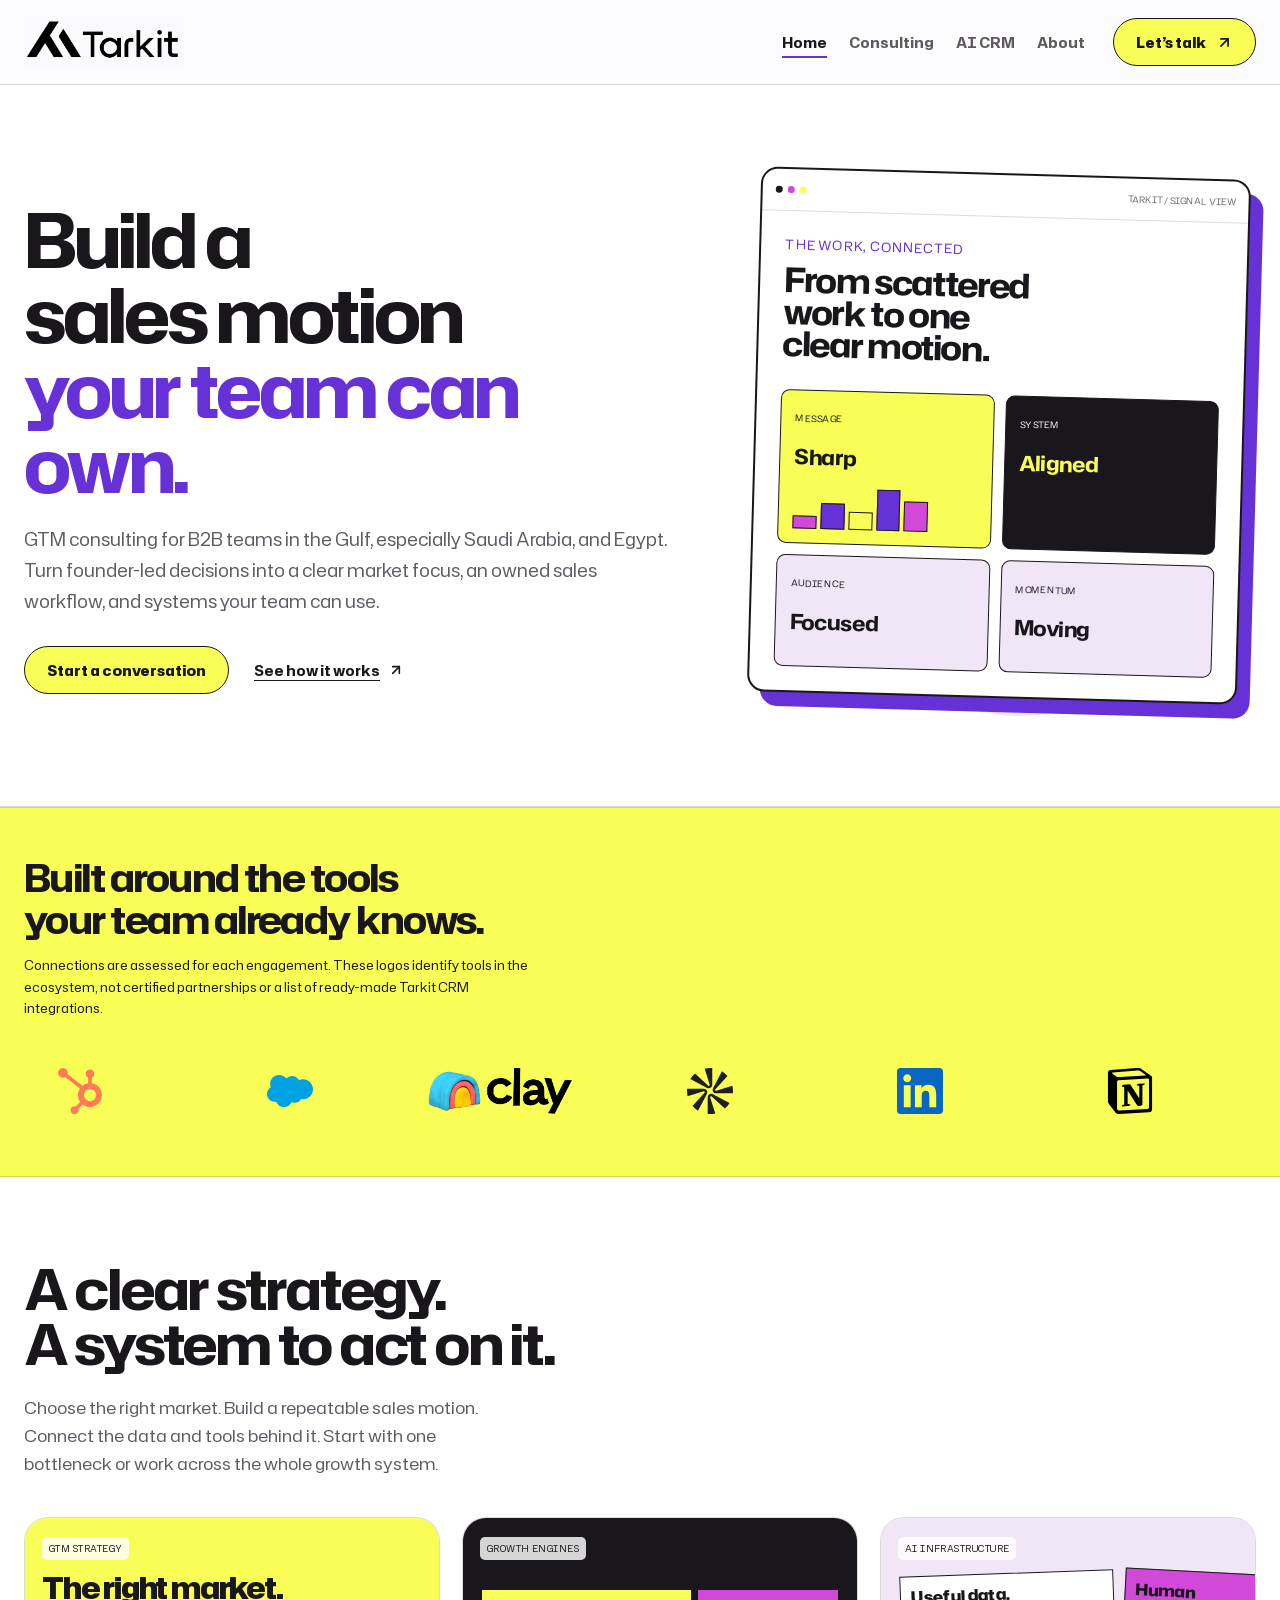
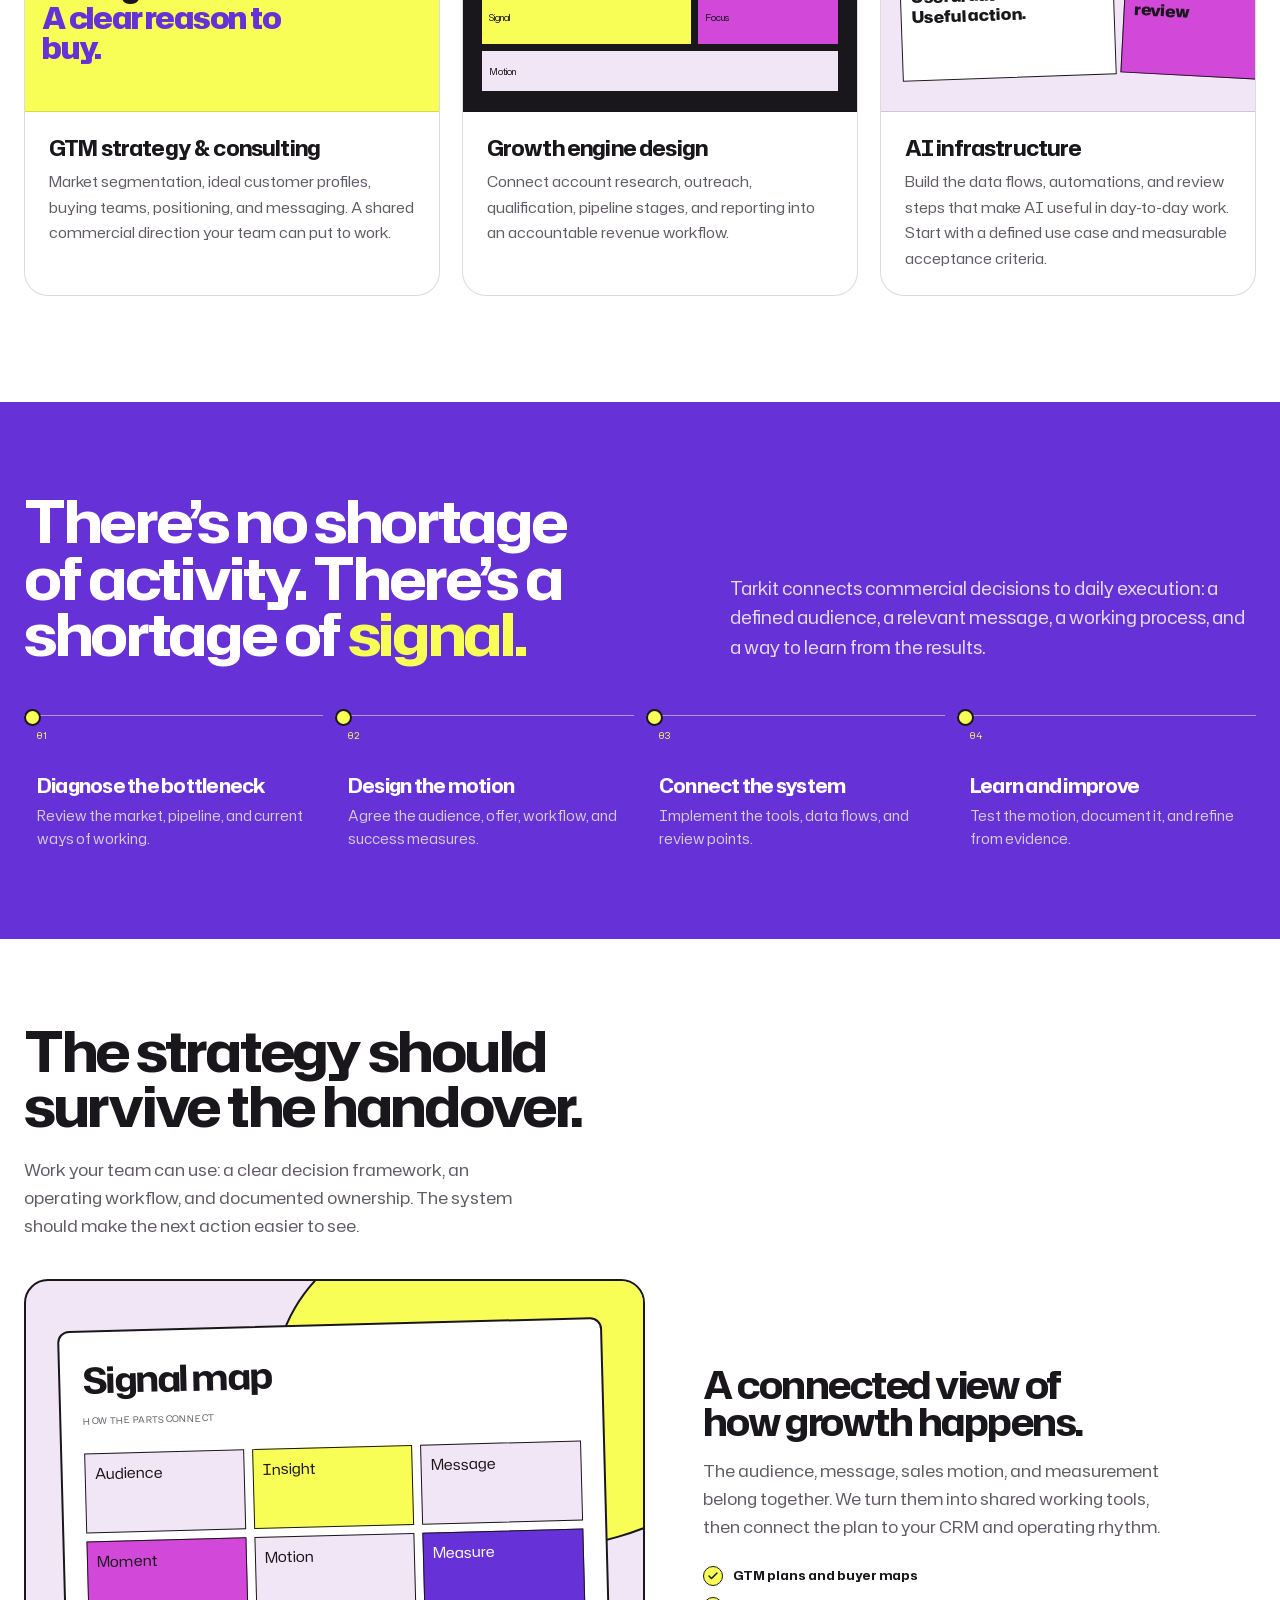
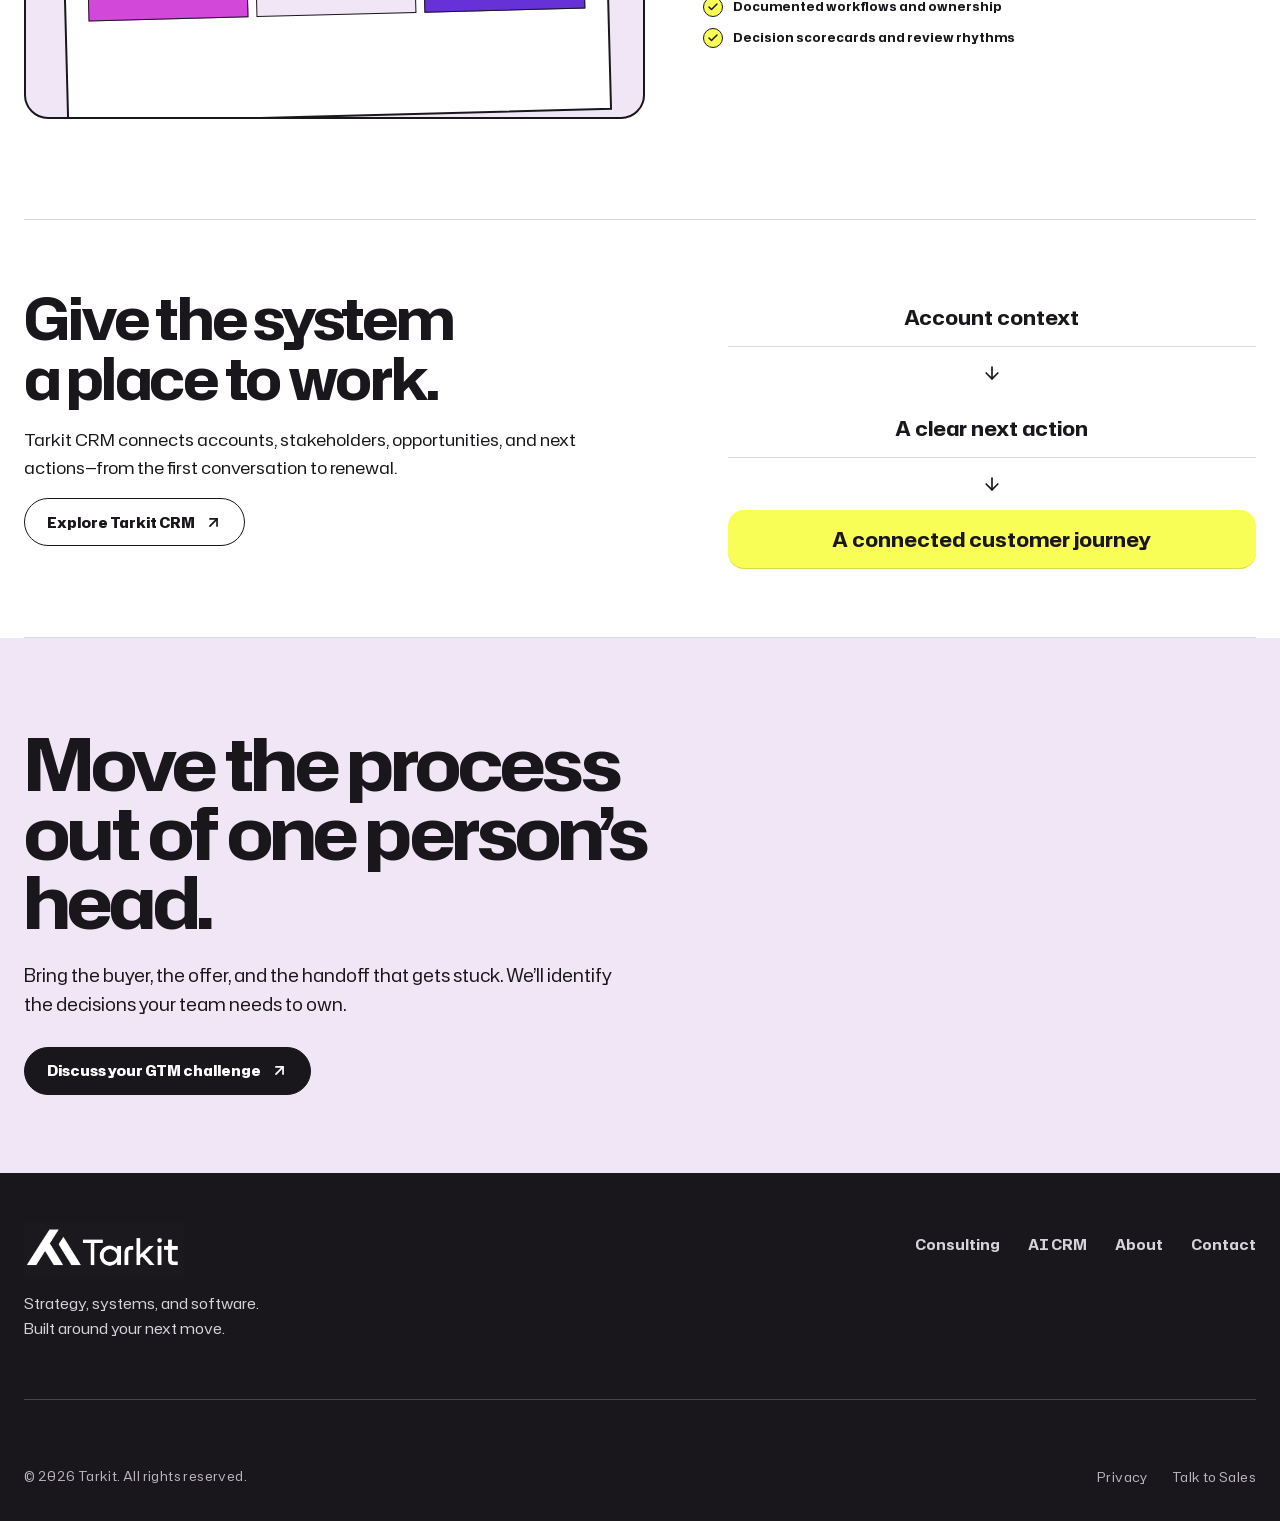
==== commit 3ba7f283: "Set white body background and align mobile process timeline markers" ====
--- a/index.html
+++ b/index.html
@@ -1,4 +1,4 @@
-<!doctype html><html lang="en"><head><meta charset="utf-8"><meta name="viewport" content="width=device-width, initial-scale=1"><meta http-equiv="Content-Security-Policy" content="default-src 'self'; script-src 'self' 'sha256-2PB+CqvsQJxtibvs1/zGOs/Bbu0OCgFSjiSzYEaWGjw='; style-src 'self'; img-src 'self' data:; font-src 'self'; connect-src 'none'; object-src 'none'; base-uri 'none'; form-action 'none'; upgrade-insecure-requests"><meta name="referrer" content="strict-origin-when-cross-origin"><title>GTM Consulting for Saudi Arabia &amp; Egypt | Tarkit</title><meta name="description" content="GTM consulting for B2B teams in Saudi Arabia, the Gulf, and Egypt. Build a sales motion your team can own, from market choices to working systems."><meta name="theme-color" content="#F9FE56"><link rel="canonical" href="https://tarkit.io/"><meta property="og:type" content="website"><meta property="og:site_name" content="Tarkit"><meta property="og:title" content="GTM Consulting for Saudi Arabia &amp; Egypt | Tarkit"><meta property="og:description" content="GTM consulting for B2B teams in Saudi Arabia, the Gulf, and Egypt. Build a sales motion your team can own, from market choices to working systems."><meta property="og:url" content="https://tarkit.io/"><meta property="og:image" content="https://tarkit.io/assets/tarkit-logo.png"><meta property="og:image:width" content="2166"><meta property="og:image:height" content="726"><meta property="og:image:alt" content="Tarkit"><meta name="twitter:card" content="summary_large_image"><link rel="icon" type="image/svg+xml" href="assets/favicon.svg"><link rel="preload" href="assets/HubotSans-Regular.woff2" as="font" type="font/woff2" crossorigin><link rel="stylesheet" href="assets/base.css"><link rel="stylesheet" href="assets/site.css"><script type="application/ld+json">{"@context": "https://schema.org", "@graph": [{"@type": "Organization", "@id": "https://tarkit.io/#organization", "name": "Tarkit", "url": "https://tarkit.io/", "logo": "https://tarkit.io/assets/tarkit-logo.png", "description": "GTM strategy, growth engine consulting, AI infrastructure, and B2B CRM software.", "areaServed": [{"@type": "Country", "name": "Saudi Arabia"}, {"@type": "Country", "name": "Egypt"}, {"@type": "Place", "name": "Gulf region"}], "email": "TarekEzzat@tarkit.io", "contactPoint": {"@type": "ContactPoint", "contactType": "sales", "email": "TarekEzzat@tarkit.io"}}, {"@type": "WebPage", "@id": "https://tarkit.io/#page", "url": "https://tarkit.io/", "name": "GTM Consulting for Saudi Arabia & Egypt | Tarkit", "description": "GTM consulting for B2B teams in Saudi Arabia, the Gulf, and Egypt. Build a sales motion your team can own, from market choices to working systems.", "isPartOf": {"@id": "https://tarkit.io/#website"}, "publisher": {"@id": "https://tarkit.io/#organization"}}, {"@type": "WebSite", "@id": "https://tarkit.io/#website", "name": "Tarkit", "url": "https://tarkit.io/"}]}</script><script defer src="assets/lucide.min.js"></script><script defer src="assets/site.js"></script></head><body><!-- V.Final_one. Refine the supplied V.01 / V.03 visual system. Preserve the expressive signal-window illustrations, use the supplied logo and Hubot Sans, connect consulting and CRM through shared navigation. The stack logo loop shows the tool ecosystem in brand colors, with reduced-motion support. All demonstrations are illustrative. --><a class="skip-link" href="#top">Skip to content</a><header><nav class="nav wrap" aria-label="Main navigation"><a class="brand-logo" href="index.html" aria-label="Tarkit home"><img src="assets/tarkit-logo.png" width="2166" height="726" alt="Tarkit"></a><div class="nav-right"><div class="navlinks" id="navlinks"><a href="index.html" aria-current="page">Home</a><a href="services.html">Consulting</a><a href="crm.html">AI CRM</a><a href="about.html">About</a><a class="mobile-contact" href="contact.html">Talk to Sales</a></div><div class="nav-actions"><a class="button primary nav-cta" href="contact.html">Let’s talk <i data-lucide="arrow-up-right" aria-hidden="true"></i></a><button class="menu" type="button" aria-expanded="false" aria-controls="navlinks" aria-label="Open navigation"><i data-lucide="menu" aria-hidden="true"></i></button></div></div></nav></header><main id="top">
+<!doctype html><html lang="en"><head><meta charset="utf-8"><meta name="viewport" content="width=device-width, initial-scale=1"><meta http-equiv="Content-Security-Policy" content="default-src 'self'; script-src 'self' 'sha256-2PB+CqvsQJxtibvs1/zGOs/Bbu0OCgFSjiSzYEaWGjw='; style-src 'self'; img-src 'self' data:; font-src 'self'; connect-src 'none'; object-src 'none'; base-uri 'none'; form-action 'none'; upgrade-insecure-requests"><meta name="referrer" content="strict-origin-when-cross-origin"><title>GTM Consulting for Saudi Arabia &amp; Egypt | Tarkit</title><meta name="description" content="GTM consulting for B2B teams in Saudi Arabia, the Gulf, and Egypt. Build a sales motion your team can own, from market choices to working systems."><meta name="theme-color" content="#F9FE56"><link rel="canonical" href="https://tarkit.io/"><meta property="og:type" content="website"><meta property="og:site_name" content="Tarkit"><meta property="og:title" content="GTM Consulting for Saudi Arabia &amp; Egypt | Tarkit"><meta property="og:description" content="GTM consulting for B2B teams in Saudi Arabia, the Gulf, and Egypt. Build a sales motion your team can own, from market choices to working systems."><meta property="og:url" content="https://tarkit.io/"><meta property="og:image" content="https://tarkit.io/assets/tarkit-logo.png"><meta property="og:image:width" content="2166"><meta property="og:image:height" content="726"><meta property="og:image:alt" content="Tarkit"><meta name="twitter:card" content="summary_large_image"><link rel="icon" type="image/svg+xml" href="assets/favicon.svg"><link rel="preload" href="assets/HubotSans-Regular.woff2" as="font" type="font/woff2" crossorigin><link rel="stylesheet" href="assets/base.css"><link rel="stylesheet" href="assets/site.css?v=fe4795942ca1"><script type="application/ld+json">{"@context": "https://schema.org", "@graph": [{"@type": "Organization", "@id": "https://tarkit.io/#organization", "name": "Tarkit", "url": "https://tarkit.io/", "logo": "https://tarkit.io/assets/tarkit-logo.png", "description": "GTM strategy, growth engine consulting, AI infrastructure, and B2B CRM software.", "areaServed": [{"@type": "Country", "name": "Saudi Arabia"}, {"@type": "Country", "name": "Egypt"}, {"@type": "Place", "name": "Gulf region"}], "email": "TarekEzzat@tarkit.io", "contactPoint": {"@type": "ContactPoint", "contactType": "sales", "email": "TarekEzzat@tarkit.io"}}, {"@type": "WebPage", "@id": "https://tarkit.io/#page", "url": "https://tarkit.io/", "name": "GTM Consulting for Saudi Arabia & Egypt | Tarkit", "description": "GTM consulting for B2B teams in Saudi Arabia, the Gulf, and Egypt. Build a sales motion your team can own, from market choices to working systems.", "isPartOf": {"@id": "https://tarkit.io/#website"}, "publisher": {"@id": "https://tarkit.io/#organization"}}, {"@type": "WebSite", "@id": "https://tarkit.io/#website", "name": "Tarkit", "url": "https://tarkit.io/"}]}</script><script defer src="assets/lucide.min.js"></script><script defer src="assets/site.js"></script></head><body><!-- V.Final_one. Refine the supplied V.01 / V.03 visual system. Preserve the expressive signal-window illustrations, use the supplied logo and Hubot Sans, connect consulting and CRM through shared navigation. The stack logo loop shows the tool ecosystem in brand colors, with reduced-motion support. All demonstrations are illustrative. --><a class="skip-link" href="#top">Skip to content</a><header><nav class="nav wrap" aria-label="Main navigation"><a class="brand-logo" href="index.html" aria-label="Tarkit home"><img src="assets/tarkit-logo.png" width="2166" height="726" alt="Tarkit"></a><div class="nav-right"><div class="navlinks" id="navlinks"><a href="index.html" aria-current="page">Home</a><a href="services.html">Consulting</a><a href="crm.html">AI CRM</a><a href="about.html">About</a><a class="mobile-contact" href="contact.html">Talk to Sales</a></div><div class="nav-actions"><a class="button primary nav-cta" href="contact.html">Let’s talk <i data-lucide="arrow-up-right" aria-hidden="true"></i></a><button class="menu" type="button" aria-expanded="false" aria-controls="navlinks" aria-label="Open navigation"><i data-lucide="menu" aria-hidden="true"></i></button></div></div></nav></header><main id="top">
     <section class="hero">
       <div class="wrap hero-grid">
         <div>
--- a/assets/site.css
+++ b/assets/site.css
@@ -2,7 +2,7 @@
 @font-face{font-family:'Hubot Sans';src:url('HubotSans-Bold.woff2') format('woff2');font-weight:700;font-display:swap}
 @font-face{font-family:'Hubot Sans';src:url('HubotSans-ExtraBold.woff2') format('woff2');font-weight:800 900;font-display:swap}
 :root{--black:#19171b;--muted:#625b66;--yellow:#F9FE56;--purple:#6631D7;--deep:#6631D7;--pink:#D249D9;--lavender:#f1e6f6}
-body{font-family:'Hubot Sans',sans-serif;overflow-x:clip}button,input,textarea,select{font:inherit}h1,h2,h3{letter-spacing:-.04em;text-wrap:balance}p{line-height:1.65}p,a,li{overflow-wrap:break-word}em{font-style:normal;color:var(--deep)}a{text-underline-offset:4px}::selection{background:var(--yellow);color:var(--black)}:focus-visible{outline:3px solid var(--deep);outline-offset:5px}input,textarea{caret-color:var(--deep)}
+body{font-family:'Hubot Sans',sans-serif;overflow-x:clip;background:#ffffff}button,input,textarea,select{font:inherit}h1,h2,h3{letter-spacing:-.04em;text-wrap:balance}p{line-height:1.65}p,a,li{overflow-wrap:break-word}em{font-style:normal;color:var(--deep)}a{text-underline-offset:4px}::selection{background:var(--yellow);color:var(--black)}:focus-visible{outline:3px solid var(--deep);outline-offset:5px}input,textarea{caret-color:var(--deep)}
 header{position:sticky!important;inset:auto!important;top:0!important;background:#fcfbfdf5;z-index:50;border-bottom:1px solid var(--line)}.nav{display:flex!important;min-height:84px!important;gap:28px}.brand-logo{width:137px;height:48px;flex:0 0 137px}.brand-logo img{display:block;width:100%;height:auto}.nav-right{display:flex;gap:28px}.navlinks{gap:22px;font-size:14px}.navlinks a{min-height:44px;display:inline-flex;align-items:center;white-space:nowrap}.navlinks a[aria-current]{color:var(--black);text-decoration:underline;text-decoration-color:var(--purple);text-decoration-thickness:2px;text-underline-offset:8px}.nav-actions{gap:18px}.login-button{display:inline-flex!important;align-items:center;gap:6px;min-height:44px;font-size:14px;font-weight:700}.login-button svg{width:16px;height:16px}.button{font-size:14px;gap:10px;min-height:48px;padding:0 22px}.button svg{width:17px;height:17px}.button:active,.menu:active{transform:scale(.97)}.menu svg{width:24px;height:24px;display:block}.mobile-contact{display:none!important}.skip-link{position:fixed;z-index:100;left:20px;top:15px;padding:12px 20px;background:var(--yellow);transform:translateY(-150%)}.skip-link:focus{transform:none}
 .hero{min-height:0!important;padding:78px 0 90px!important;display:block!important}.hero-grid{gap:65px;align-items:center}.hero h1{font-size:clamp(48px,5.8vw,80px);line-height:1.01;letter-spacing:-.04em;max-width:650px}.lede{font-size:18px!important;line-height:1.7!important;max-width:58ch;color:var(--muted)}.hero-art{min-height:450px!important}.hero-actions{margin-top:30px;gap:22px}.text-link{min-height:44px;display:inline-flex;align-items:center;gap:8px;font-size:14px;font-weight:700;text-decoration:underline}.text-link svg{width:16px;height:16px}.signal-window{width:100%;max-width:490px}.signal-body h2{font-size:34px}.signal-body{padding:24px}.signal-card strong{letter-spacing:-.025em}.orbit-note{font-size:18px}.signal-label{font-size:13px}.section-head{grid-template-columns:1fr 1fr;align-items:start;gap:60px}.section-head:has(>div:only-child){grid-template-columns:1fr}.section-head h2{font-size:clamp(36px,4.4vw,58px)}.section-head p{font-size:17px}.intro,.work{padding:84px 0 68px}.system-grid{grid-template-columns:1.05fr 1fr .95fr;gap:22px;margin-top:40px}.system-card{border-radius:24px}.system-copy{padding:24px}.system-copy h3{font-size:21px;line-height:1.15}.system-copy p{font-size:15px;line-height:1.7}.message-copy{font-size:29px;line-height:1.05}.statement{padding:76px 0}.statement h2{font-size:clamp(36px,4.6vw,62px)}.statement-grid>p{font-size:18px}.path-item p{font-size:14px;line-height:1.65}.path-item strong{font-size:19px}.feature{gap:50px}.feature-copy h3{font-size:38px}.feature-copy p{font-size:17px}.checklist{font-size:15px}.feature-visual{border-radius:24px}.framework-sheet h3{font-size:36px}.framework-map i{font-size:15px}.insights{padding:70px 0 90px}.insights .section-head p{margin:0}.closing h2{font-size:clamp(38px,5.7vw,74px);max-width:760px}.closing p{font-size:18px;max-width:600px}.closing-inner::after{display:none}.closing{padding:78px 0}.footer{padding:50px 0 20px}.footer-top{display:flex;justify-content:space-between;gap:48px;align-items:start}.footer-top p{font-size:15px;color:var(--muted)}.footer-links{display:flex;gap:28px;flex-wrap:wrap;justify-content:flex-end}.footer-links a{min-height:44px;display:inline-flex;align-items:center;font-size:14px}.footer-bottom{margin-top:32px;gap:20px}.footer-bottom>div{display:flex;gap:24px}.footer-bottom a{min-height:44px;display:inline-flex;align-items:center;font-size:13px}.footer-bottom p{font-size:13px}
 .stack-section{padding:48px 0;background:var(--yellow);overflow:hidden;border-block:1px solid var(--line)}.stack-head{display:flex;align-items:end;justify-content:space-between;gap:30px}.stack-head h2{font-size:clamp(28px,3vw,42px);line-height:1.1;margin:0}.stack-head p{font-size:13px;margin:15px 0 0;max-width:58ch}.stack-head button{flex-shrink:0}.stack-window{overflow:hidden;margin-top:34px}.stack-track{display:flex;width:max-content;animation:stack-flow 28s linear infinite;gap:0}.stack-group{display:flex;gap:50px;padding-right:50px;align-items:center}.stack-tool{display:flex;align-items:center;justify-content:center;width:160px;height:74px;padding:12px;background:transparent;border:0}.stack-tool img{width:110px;height:46px;object-fit:contain;filter:none}.stack-tool img[src*='clay']{width:145px}.stack-window:hover .stack-track,.stack-window:focus-within .stack-track{animation-play-state:paused}@keyframes stack-flow{to{transform:translateX(-50%)}}
@@ -10,7 +10,7 @@
 @media(hover:hover) and (pointer:fine){.navlinks a:hover,.footer a:hover{color:var(--deep)}.resource-list>a:hover h2,.resource-list>a:hover h3{color:var(--deep)}.button:hover{background:var(--lavender);box-shadow:0 5px 15px #19171b12}.button.primary:hover{background:#f0f54b}}
 @media(max-width:1100px){.navlinks{gap:15px}.nav-right{gap:20px}.nav-cta{display:none!important}.hero-grid{gap:35px}.hero h1{font-size:62px}.hero-art{min-height:400px!important}.signal-body h2{font-size:29px}.contact-layout,.service-detail,.fit-section{gap:60px}.system-grid{gap:15px}.system-copy{padding:20px}}
 @media(max-width:900px){.nav{min-height:76px!important}.nav-right{margin-left:auto}.menu{display:block!important}.navlinks{display:none;position:absolute;top:76px;left:0;right:0;padding:18px 24px;background:#fcfbfd;border-bottom:1px solid var(--line)}.navlinks.open{display:flex;flex-direction:column;gap:4px;align-items:stretch}.navlinks a{font-size:17px;padding:8px 4px;min-height:48px}.mobile-contact{display:inline-flex!important}.hero{padding:55px 0 65px!important}.hero-grid{grid-template-columns:1fr}.hero h1{font-size:clamp(48px,8vw,72px);max-width:760px}.hero-art{margin:15px auto 0;width:100%;max-width:510px;min-height:450px!important}.system-grid{grid-template-columns:1fr 1fr}.system-card:last-child{grid-column:1/-1;display:grid;grid-template-columns:1fr 1fr}.system-card:last-child .system-art{height:100%;min-height:205px}.section-head{gap:30px}.product-bridge,.sales-layout{gap:35px}.footer-links{gap:15px}.resource-list>a{grid-template-columns:.75fr 1.6fr 24px;gap:20px}.role-switcher{flex-wrap:wrap}}
-@media(max-width:767px){.wrap{width:calc(100% - 40px)}.nav{gap:12px}.brand-logo{width:116px;flex-basis:116px}.nav-actions{gap:16px}.hero{padding:45px 0 55px!important}.hero h1{font-size:clamp(42px,10vw,64px);margin-top:0}.hero .lede{font-size:17px!important}.hero-actions{align-items:flex-start;gap:12px}.hero-art{min-height:415px!important;max-width:470px}.signal-window{width:94%;margin:auto}.signal-body{padding:22px}.signal-body h2{font-size:30px}.signal-card{min-height:102px}.signal-card strong{font-size:24px}.orbit-note{display:none}.art-blob{inset:12px 0 0}.section-head,.system-grid,.statement-grid,.feature,.product-bridge,.service-detail,.fit-section,.sales-layout,.contact-layout{grid-template-columns:1fr;gap:28px}.system-card:last-child{grid-column:auto;display:block}.system-card:last-child .system-art{height:194px}.system-art{height:194px}.system-copy p{font-size:16px}.intro,.work{padding:58px 0 45px}.section-head h2{font-size:38px}.section-head p{margin-top:18px}.system-grid{margin-top:30px}.statement{padding:55px 0}.statement h2{font-size:39px}.path{grid-template-columns:1fr;gap:22px;margin-top:34px}.path-item{min-height:0;padding:0 0 20px;border-bottom:1px solid #ffffff30}.path-item p{font-size:15px}.feature{margin-top:28px}.feature-visual{min-height:345px}.feature-copy h3{font-size:32px}.stack-head{display:block}.stack-head button{margin-top:18px;min-height:44px}.stack-group{gap:24px;padding-right:24px}.stack-tool{width:124px}.stack-tool img{width:95px}.stack-tool img[src*='clay']{width:116px}.product-bridge{padding:48px 0}.resource-list>a{grid-template-columns:1fr 24px;gap:12px;padding:26px 0}.resource-list span{grid-column:1/-1}.resource-list h2,.resource-list h3{font-size:26px}.resource-list svg{grid-column:2;grid-row:2}.insights{padding:48px 0}.closing{padding:55px 0}.closing h2{font-size:42px}.closing p{font-size:17px}.footer-top{display:block}.footer-links{justify-content:flex-start;gap:10px 23px;margin-top:24px}.footer-bottom{flex-direction:column;align-items:flex-start;gap:0}.footer-bottom>div{flex-wrap:wrap;gap:18px}.page-intro{padding:52px 0 45px}.page-intro h1{font-size:clamp(40px,9.5vw,62px)}.service-detail{padding:38px 0}.service-detail h2{font-size:33px}.service-detail h3{font-size:20px}.fit-section{padding:40px 0 55px}.sales-layout h2{font-size:42px}.sales-agenda{margin-top:12px}.pricing{padding:55px 0}.contact-layout{padding-bottom:55px;gap:45px}.guide{padding:35px 0 55px}.guide p{font-size:17px}.guide h2{font-size:27px}.article-note{padding:24px}.login-content{padding-bottom:55px}.role-story h3{font-size:24px}.helper-answer h3{font-size:35px}.product-strip{grid-template-columns:1fr}.error-links{flex-direction:column;align-items:flex-start}}
+@media(max-width:767px){.wrap{width:calc(100% - 40px)}.nav{gap:12px}.brand-logo{width:116px;flex-basis:116px}.nav-actions{gap:16px}.hero{padding:45px 0 55px!important}.hero h1{font-size:clamp(42px,10vw,64px);margin-top:0}.hero .lede{font-size:17px!important}.hero-actions{align-items:flex-start;gap:12px}.hero-art{min-height:415px!important;max-width:470px}.signal-window{width:94%;margin:auto}.signal-body{padding:22px}.signal-body h2{font-size:30px}.signal-card{min-height:102px}.signal-card strong{font-size:24px}.orbit-note{display:none}.art-blob{inset:12px 0 0}.section-head,.system-grid,.statement-grid,.feature,.product-bridge,.service-detail,.fit-section,.sales-layout,.contact-layout{grid-template-columns:1fr;gap:28px}.system-card:last-child{grid-column:auto;display:block}.system-card:last-child .system-art{height:194px}.system-art{height:194px}.system-copy p{font-size:16px}.intro,.work{padding:58px 0 45px}.section-head h2{font-size:38px}.section-head p{margin-top:18px}.system-grid{margin-top:30px}.statement{padding:55px 0}.statement h2{font-size:39px}.path{grid-template-columns:1fr;gap:0;margin-top:34px}.path-item{min-height:0;padding:0 0 28px 24px;border-block:0;border-inline-start:1px solid #ffffff70}.path-item::before{top:0;left:-7px;transform:none;animation:none}.path-item:last-child{padding-bottom:0;border-inline-start-color:transparent}.path-item strong{margin-top:12px}.path-item p{font-size:15px}.feature{margin-top:28px}.feature-visual{min-height:345px}.feature-copy h3{font-size:32px}.stack-head{display:block}.stack-head button{margin-top:18px;min-height:44px}.stack-group{gap:24px;padding-right:24px}.stack-tool{width:124px}.stack-tool img{width:95px}.stack-tool img[src*='clay']{width:116px}.product-bridge{padding:48px 0}.resource-list>a{grid-template-columns:1fr 24px;gap:12px;padding:26px 0}.resource-list span{grid-column:1/-1}.resource-list h2,.resource-list h3{font-size:26px}.resource-list svg{grid-column:2;grid-row:2}.insights{padding:48px 0}.closing{padding:55px 0}.closing h2{font-size:42px}.closing p{font-size:17px}.footer-top{display:block}.footer-links{justify-content:flex-start;gap:10px 23px;margin-top:24px}.footer-bottom{flex-direction:column;align-items:flex-start;gap:0}.footer-bottom>div{flex-wrap:wrap;gap:18px}.page-intro{padding:52px 0 45px}.page-intro h1{font-size:clamp(40px,9.5vw,62px)}.service-detail{padding:38px 0}.service-detail h2{font-size:33px}.service-detail h3{font-size:20px}.fit-section{padding:40px 0 55px}.sales-layout h2{font-size:42px}.sales-agenda{margin-top:12px}.pricing{padding:55px 0}.contact-layout{padding-bottom:55px;gap:45px}.guide{padding:35px 0 55px}.guide p{font-size:17px}.guide h2{font-size:27px}.article-note{padding:24px}.login-content{padding-bottom:55px}.role-story h3{font-size:24px}.helper-answer h3{font-size:35px}.product-strip{grid-template-columns:1fr}.error-links{flex-direction:column;align-items:flex-start}}
 @media(prefers-reduced-motion:reduce){html{scroll-behavior:auto}.stack-track{animation:none}.stack-window{overflow-x:auto}.stack-group[aria-hidden]{display:none}*,*::before,*::after{animation:none!important;transition-duration:.01ms!important;scroll-behavior:auto!important}.hero-art,.signal-window{transform:none!important}.reveal,.clip-reveal{opacity:1!important;transform:none!important;clip-path:none!important}}
 
 /* Single icon per link; retain the existing partner reference in its own context. */
